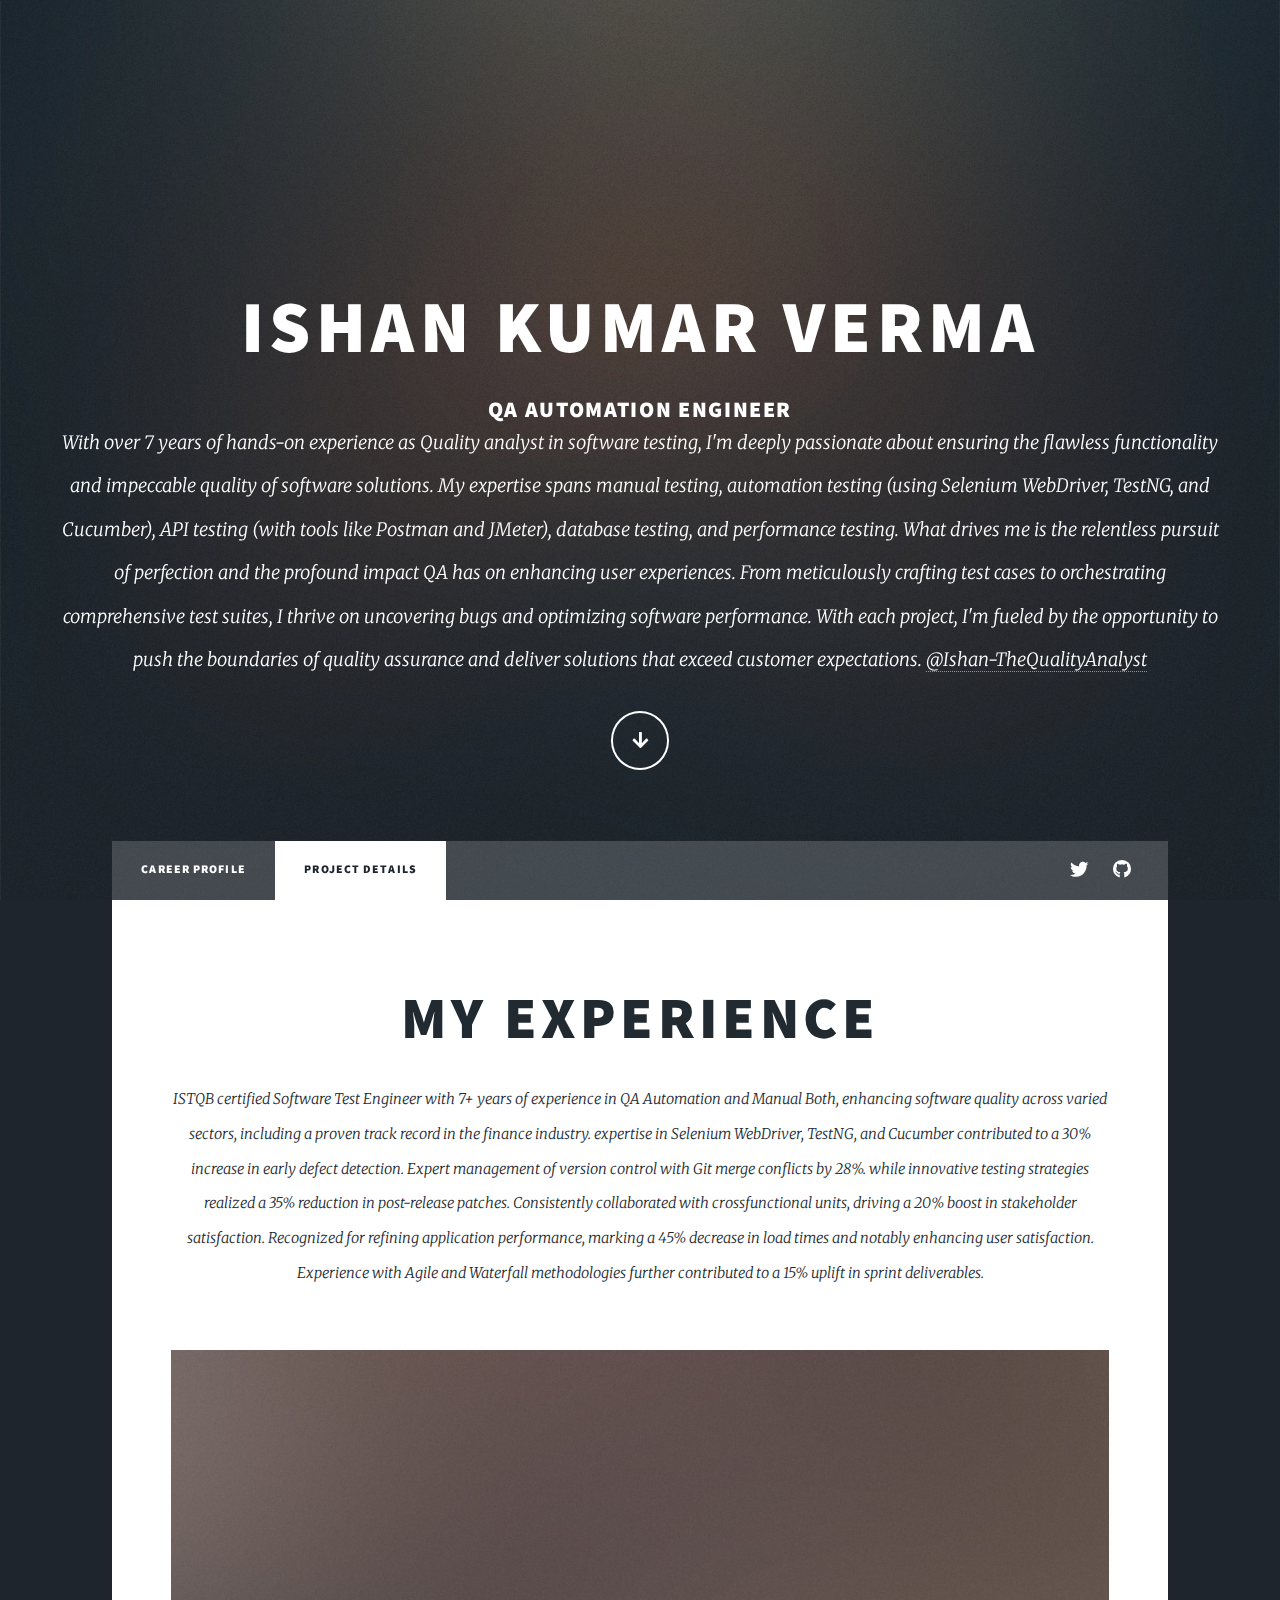
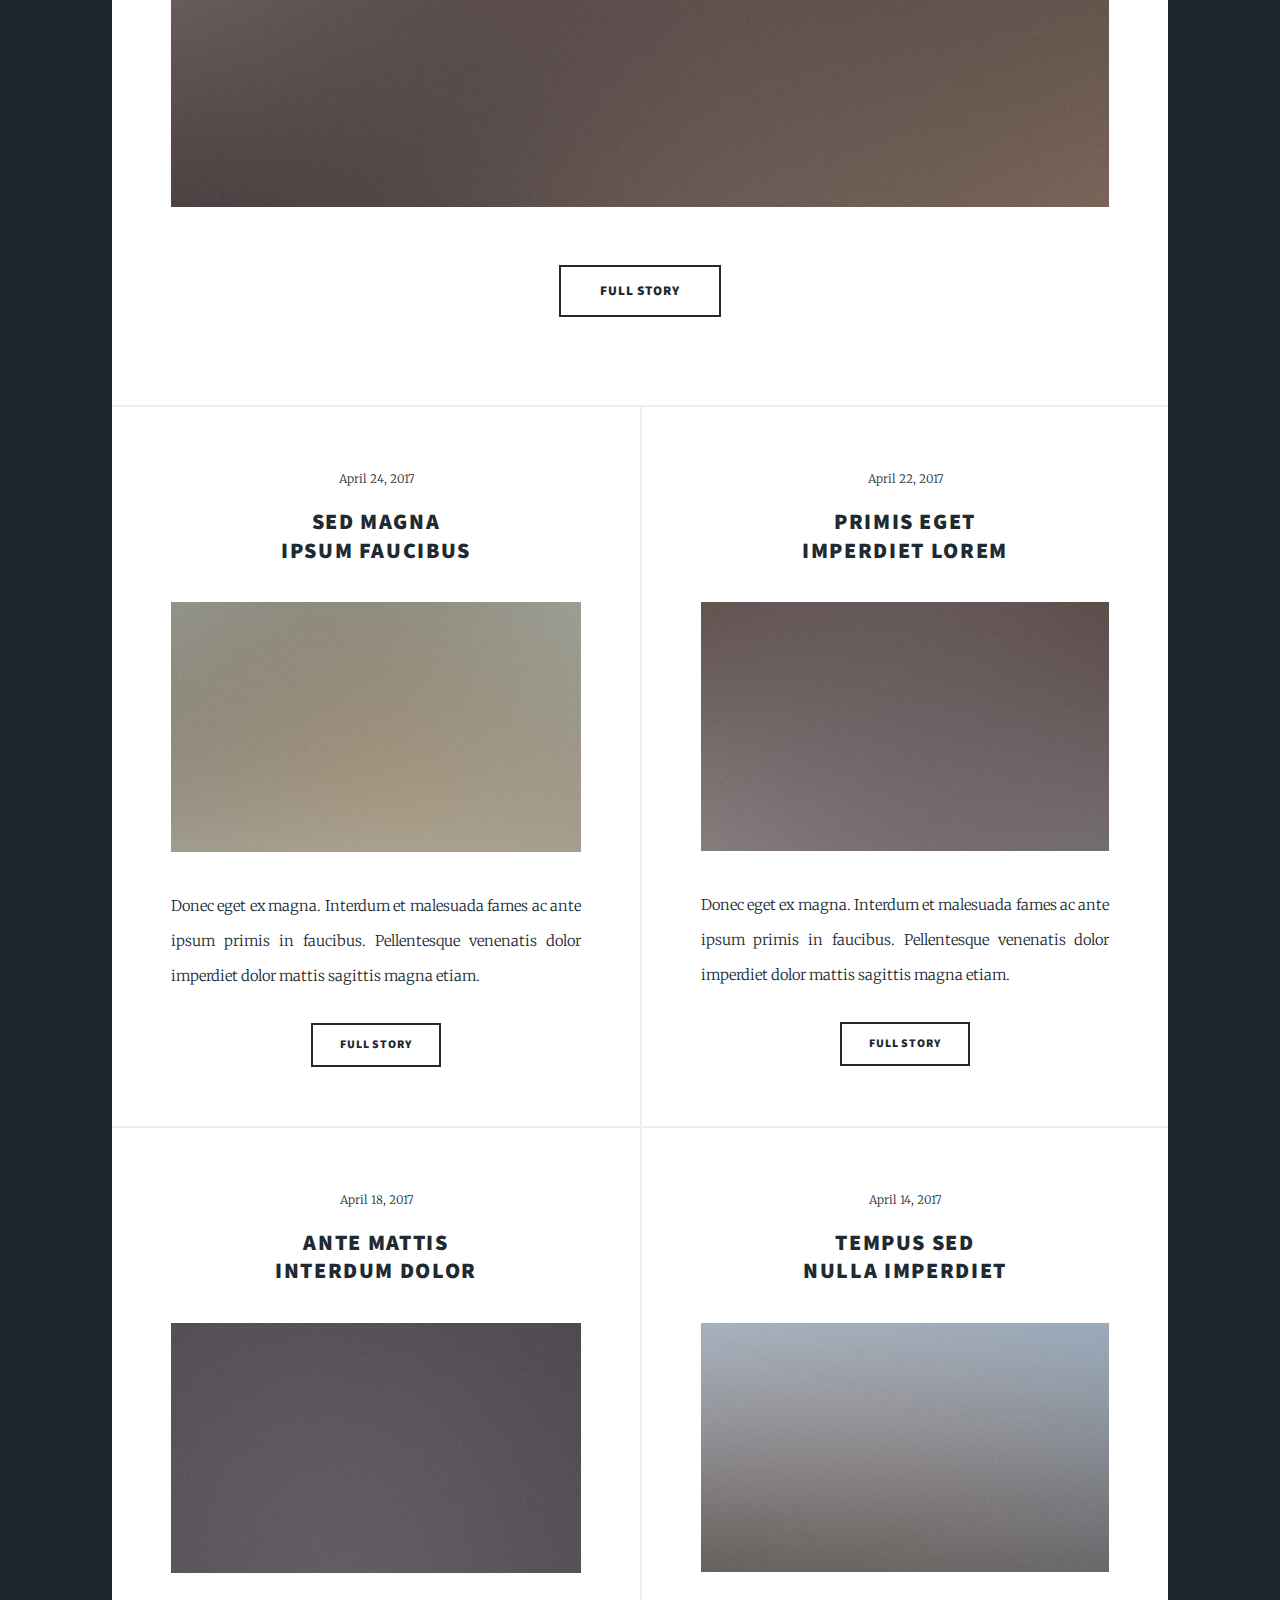
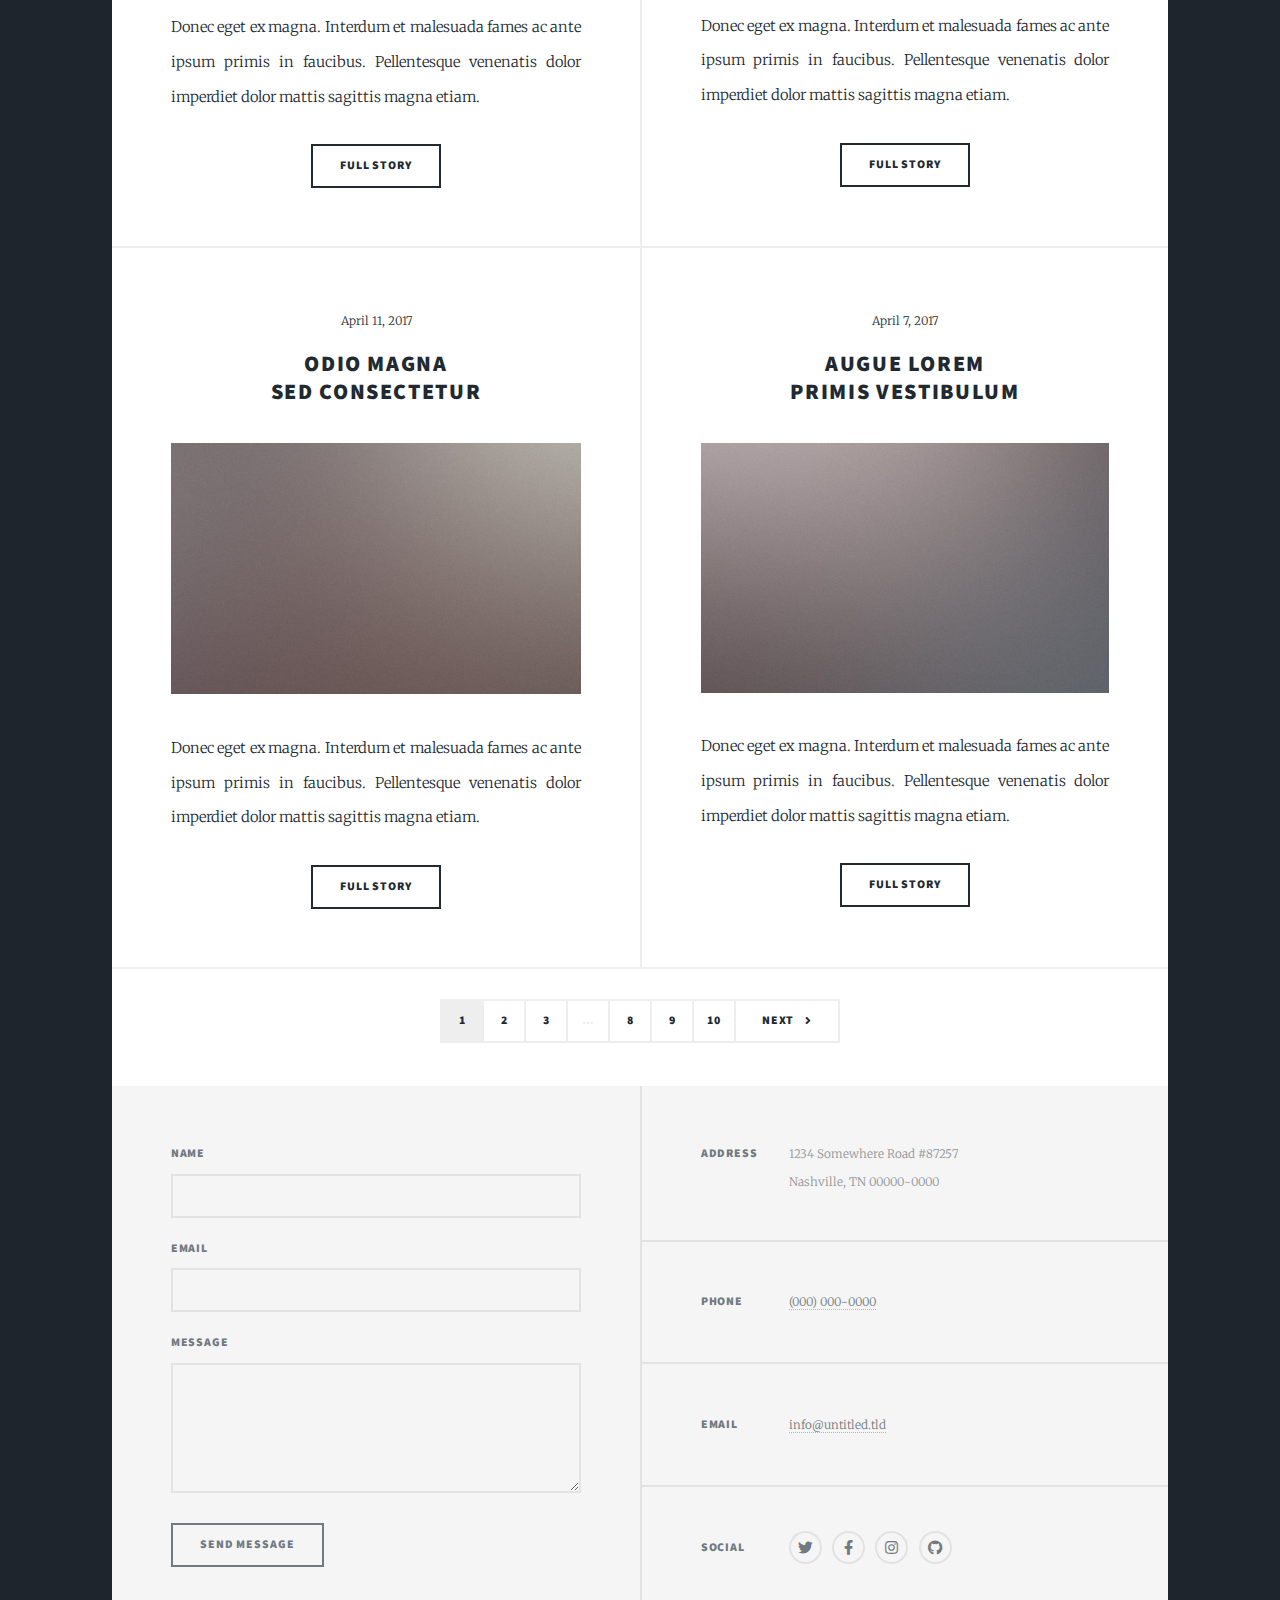
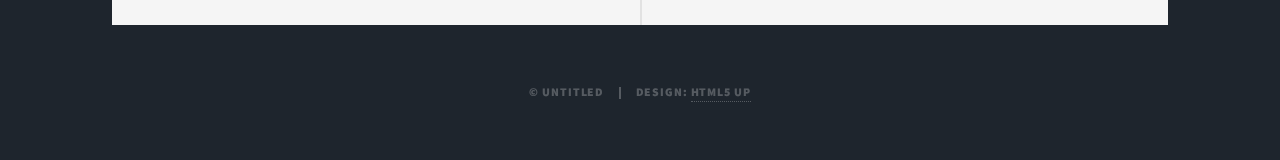
==== index.html @ 91f259fd "First Commit" ====
<!DOCTYPE HTML>
<!--
	Massively by HTML5 UP
	html5up.net | @ajlkn
	Free for personal and commercial use under the CCA 3.0 license (html5up.net/license)
-->
<html>
	<head>
		<title>Ishan-Quality Analyst Portfolio</title>
		<meta charset="utf-8" />
		<meta name="viewport" content="width=device-width, initial-scale=1, user-scalable=no" />
		<link rel="stylesheet" href="assets/css/main.css" />
		<noscript><link rel="stylesheet" href="assets/css/noscript.css" /></noscript>
	</head>
	<body class="is-preload">

		<!-- Wrapper -->
			<div id="wrapper" class="fade-in">

				<!-- Intro -->
					<div id="intro">
						<h1>Ishan Kumar Verma</h1>
						<h2>QA AUTOMATION ENGINEER</h2>
						<p>With over 7 years of hands-on experience as Quality analyst in software testing, I'm deeply passionate 
							about ensuring the flawless functionality and impeccable quality of software solutions.
							My expertise spans manual testing, automation testing (using Selenium WebDriver, TestNG,
							and Cucumber), API testing (with tools like Postman and JMeter), database testing, and 
							performance testing. What drives me is the relentless pursuit of perfection and the 
							profound impact QA has on enhancing user experiences. From meticulously crafting test
							cases to orchestrating comprehensive test suites, I thrive on uncovering bugs and optimizing
							software performance. With each project, I'm fueled by the opportunity to 
							push the boundaries of quality assurance and deliver solutions that exceed customer expectations.
						<a href="https://www.linkedin.com/in/ishanverma1806/">@Ishan-TheQualityAnalyst</a>
						</p>
						<ul class="actions">
							<li><a href="#header" class="button icon solid solo fa-arrow-down scrolly">Continue</a></li>
						</ul>
					</div>

				<!-- Header -->
					<header id="header">
						<a href="index.html" class="logo">Let's deep dive into my portfolio to explore more!!</a>
					</header>

				<!-- Nav -->
					<nav id="nav">
						<ul class="links">
							<li><a href="elements.html">Career Profile</a></li>
							<li class="active"><a href="index.html">Project Details</a></li>
						</ul>
						<ul class="icons">
							<li><a href="#" class="icon brands fa-twitter"><span class="label">Twitter</span></a></li>
							<li><a href="#" class="icon brands fa-github"><span class="label">GitHub</span></a></li>
						</ul>
					</nav>

				<!-- Main -->
					<div id="main">

						<!-- Featured Post -->
							<article class="post featured">
								<header class="major">
									<h2><a href="#">My Experience</a></h2>
									<p>ISTQB certified Software Test Engineer with 7+ years of experience in QA Automation and Manual Both, enhancing software quality across
										varied sectors, including a proven track record in the finance industry. expertise in Selenium WebDriver, TestNG, and Cucumber
										contributed to a 30% increase in early defect detection. Expert management of version control with Git merge conflicts by 28%.
										while innovative testing strategies realized a 35% reduction in post-release patches. Consistently collaborated with crossfunctional units, driving a 20% boost in stakeholder satisfaction. Recognized for refining application performance, marking a
										45% decrease in load times and notably enhancing user satisfaction. Experience with Agile and Waterfall methodologies further
										contributed to a 15% uplift in sprint deliverables.</p>
								</header>
								<a href="#" class="image main"><img src="images/pic01.jpg" alt="" /></a>
								<ul class="actions special">
									<li><a href="#" class="button large">Full Story</a></li>
								</ul>
							</article>

						<!-- Posts -->
							<section class="posts">
								<article>
									<header>
										<span class="date">April 24, 2017</span>
										<h2><a href="#">Sed magna<br />
										ipsum faucibus</a></h2>
									</header>
									<a href="#" class="image fit"><img src="images/pic02.jpg" alt="" /></a>
									<p>Donec eget ex magna. Interdum et malesuada fames ac ante ipsum primis in faucibus. Pellentesque venenatis dolor imperdiet dolor mattis sagittis magna etiam.</p>
									<ul class="actions special">
										<li><a href="#" class="button">Full Story</a></li>
									</ul>
								</article>
								<article>
									<header>
										<span class="date">April 22, 2017</span>
										<h2><a href="#">Primis eget<br />
										imperdiet lorem</a></h2>
									</header>
									<a href="#" class="image fit"><img src="images/pic03.jpg" alt="" /></a>
									<p>Donec eget ex magna. Interdum et malesuada fames ac ante ipsum primis in faucibus. Pellentesque venenatis dolor imperdiet dolor mattis sagittis magna etiam.</p>
									<ul class="actions special">
										<li><a href="#" class="button">Full Story</a></li>
									</ul>
								</article>
								<article>
									<header>
										<span class="date">April 18, 2017</span>
										<h2><a href="#">Ante mattis<br />
										interdum dolor</a></h2>
									</header>
									<a href="#" class="image fit"><img src="images/pic04.jpg" alt="" /></a>
									<p>Donec eget ex magna. Interdum et malesuada fames ac ante ipsum primis in faucibus. Pellentesque venenatis dolor imperdiet dolor mattis sagittis magna etiam.</p>
									<ul class="actions special">
										<li><a href="#" class="button">Full Story</a></li>
									</ul>
								</article>
								<article>
									<header>
										<span class="date">April 14, 2017</span>
										<h2><a href="#">Tempus sed<br />
										nulla imperdiet</a></h2>
									</header>
									<a href="#" class="image fit"><img src="images/pic05.jpg" alt="" /></a>
									<p>Donec eget ex magna. Interdum et malesuada fames ac ante ipsum primis in faucibus. Pellentesque venenatis dolor imperdiet dolor mattis sagittis magna etiam.</p>
									<ul class="actions special">
										<li><a href="#" class="button">Full Story</a></li>
									</ul>
								</article>
								<article>
									<header>
										<span class="date">April 11, 2017</span>
										<h2><a href="#">Odio magna<br />
										sed consectetur</a></h2>
									</header>
									<a href="#" class="image fit"><img src="images/pic06.jpg" alt="" /></a>
									<p>Donec eget ex magna. Interdum et malesuada fames ac ante ipsum primis in faucibus. Pellentesque venenatis dolor imperdiet dolor mattis sagittis magna etiam.</p>
									<ul class="actions special">
										<li><a href="#" class="button">Full Story</a></li>
									</ul>
								</article>
								<article>
									<header>
										<span class="date">April 7, 2017</span>
										<h2><a href="#">Augue lorem<br />
										primis vestibulum</a></h2>
									</header>
									<a href="#" class="image fit"><img src="images/pic07.jpg" alt="" /></a>
									<p>Donec eget ex magna. Interdum et malesuada fames ac ante ipsum primis in faucibus. Pellentesque venenatis dolor imperdiet dolor mattis sagittis magna etiam.</p>
									<ul class="actions special">
										<li><a href="#" class="button">Full Story</a></li>
									</ul>
								</article>
							</section>

						<!-- Footer -->
							<footer>
								<div class="pagination">
									<!--<a href="#" class="previous">Prev</a>-->
									<a href="#" class="page active">1</a>
									<a href="#" class="page">2</a>
									<a href="#" class="page">3</a>
									<span class="extra">&hellip;</span>
									<a href="#" class="page">8</a>
									<a href="#" class="page">9</a>
									<a href="#" class="page">10</a>
									<a href="#" class="next">Next</a>
								</div>
							</footer>

					</div>

				<!-- Footer -->
					<footer id="footer">
						<section>
							<form method="post" action="#">
								<div class="fields">
									<div class="field">
										<label for="name">Name</label>
										<input type="text" name="name" id="name" />
									</div>
									<div class="field">
										<label for="email">Email</label>
										<input type="text" name="email" id="email" />
									</div>
									<div class="field">
										<label for="message">Message</label>
										<textarea name="message" id="message" rows="3"></textarea>
									</div>
								</div>
								<ul class="actions">
									<li><input type="submit" value="Send Message" /></li>
								</ul>
							</form>
						</section>
						<section class="split contact">
							<section class="alt">
								<h3>Address</h3>
								<p>1234 Somewhere Road #87257<br />
								Nashville, TN 00000-0000</p>
							</section>
							<section>
								<h3>Phone</h3>
								<p><a href="#">(000) 000-0000</a></p>
							</section>
							<section>
								<h3>Email</h3>
								<p><a href="#">info@untitled.tld</a></p>
							</section>
							<section>
								<h3>Social</h3>
								<ul class="icons alt">
									<li><a href="#" class="icon brands alt fa-twitter"><span class="label">Twitter</span></a></li>
									<li><a href="#" class="icon brands alt fa-facebook-f"><span class="label">Facebook</span></a></li>
									<li><a href="#" class="icon brands alt fa-instagram"><span class="label">Instagram</span></a></li>
									<li><a href="#" class="icon brands alt fa-github"><span class="label">GitHub</span></a></li>
								</ul>
							</section>
						</section>
					</footer>

				<!-- Copyright -->
					<div id="copyright">
						<ul><li>&copy; Untitled</li><li>Design: <a href="https://html5up.net">HTML5 UP</a></li></ul>
					</div>

			</div>

		<!-- Scripts -->
			<script src="assets/js/jquery.min.js"></script>
			<script src="assets/js/jquery.scrollex.min.js"></script>
			<script src="assets/js/jquery.scrolly.min.js"></script>
			<script src="assets/js/browser.min.js"></script>
			<script src="assets/js/breakpoints.min.js"></script>
			<script src="assets/js/util.js"></script>
			<script src="assets/js/main.js"></script>

	</body>
</html>
---- assets/css/main.css ----
@import url(fontawesome-all.min.css);
@import url("https://fonts.googleapis.com/css?family=Merriweather:300,700,300italic,700italic|Source+Sans+Pro:900");

/*
	Massively by HTML5 UP
	html5up.net | @ajlkn
	Free for personal and commercial use under the CCA 3.0 license (html5up.net/license)
*/

html, body, div, span, applet, object,
iframe, h1, h2, h3, h4, h5, h6, p, blockquote,
pre, a, abbr, acronym, address, big, cite,
code, del, dfn, em, img, ins, kbd, q, s, samp,
small, strike, strong, sub, sup, tt, var, b,
u, i, center, dl, dt, dd, ol, ul, li, fieldset,
form, label, legend, table, caption, tbody,
tfoot, thead, tr, th, td, article, aside,
canvas, details, embed, figure, figcaption,
footer, header, hgroup, menu, nav, output, ruby,
section, summary, time, mark, audio, video {
	margin: 0;
	padding: 0;
	border: 0;
	font-size: 100%;
	font: inherit;
	vertical-align: baseline;}

article, aside, details, figcaption, figure,
footer, header, hgroup, menu, nav, section {
	display: block;}

body {
	line-height: 1;
}

ol, ul {
	list-style: none;
}

blockquote, q {
	quotes: none;
}

	blockquote:before, blockquote:after, q:before, q:after {
		content: '';
		content: none;
	}

table {
	border-collapse: collapse;
	border-spacing: 0;
}

body {
	-webkit-text-size-adjust: none;
}

mark {
	background-color: transparent;
	color: inherit;
}

input::-moz-focus-inner {
	border: 0;
	padding: 0;
}

input, select, textarea {
	-moz-appearance: none;
	-webkit-appearance: none;
	-ms-appearance: none;
	appearance: none;
}

/* Basic */

	@-ms-viewport {
		width: device-width;
	}

	body {
		-ms-overflow-style: scrollbar;
	}

	@media screen and (max-width: 480px) {

		html, body {
			min-width: 320px;
		}

	}

	html {
		box-sizing: border-box;
	}

	*, *:before, *:after {
		box-sizing: inherit;
	}

	body {
		background-color: #1e252d;
	}

		body.is-preload *, body.is-preload *:before, body.is-preload *:after {
			-moz-animation: none !important;
			-webkit-animation: none !important;
			-ms-animation: none !important;
			animation: none !important;
			-moz-transition: none !important;
			-webkit-transition: none !important;
			-ms-transition: none !important;
			transition: none !important;
		}

/* Type */

	html {
		font-size: 16pt;
	}

		@media screen and (max-width: 1680px) {

			html {
				font-size: 12pt;
			}

		}

		@media screen and (max-width: 1280px) {

			html {
				font-size: 11pt;
			}

		}

		@media screen and (max-width: 360px) {

			html {
				font-size: 10pt;
			}

		}

	body {
		color: #212931;
	}

	body, input, select, textarea {
		font-family: "Merriweather", Georgia, serif;
		font-weight: 300;
		font-size: 1rem;
		line-height: 2.375;
	}

	a {
		-moz-transition: color 0.2s ease-in-out, background-color 0.2s ease-in-out, border-color 0.2s ease-in-out, box-shadow 0.2s ease-in-out;
		-webkit-transition: color 0.2s ease-in-out, background-color 0.2s ease-in-out, border-color 0.2s ease-in-out, box-shadow 0.2s ease-in-out;
		-ms-transition: color 0.2s ease-in-out, background-color 0.2s ease-in-out, border-color 0.2s ease-in-out, box-shadow 0.2s ease-in-out;
		transition: color 0.2s ease-in-out, background-color 0.2s ease-in-out, border-color 0.2s ease-in-out, box-shadow 0.2s ease-in-out;
		border-bottom: dotted 1px;
		text-decoration: none;
	}

		a:hover {
			border-bottom-color: transparent;
		}

	strong, b {
		font-weight: 600;
	}

	em, i {
		font-style: italic;
	}

	p {
		text-align: justify;
		margin: 0 0 2rem 0;
	}

	h1, h2, h3, h4, h5, h6 {
		font-family: "Source Sans Pro", Helvetica, sans-serif;
		font-weight: 900;
		line-height: 1.5;
		letter-spacing: 0.075em;
		text-transform: uppercase;
		margin: 0 0 1rem 0;
	}

		h1 a, h2 a, h3 a, h4 a, h5 a, h6 a {
			border-bottom: 0;
			color: inherit;
			text-decoration: none;
		}

	h1 {
		font-size: 4rem;
		line-height: 1.1;
		margin: 0 0 2rem 0;
	}

	h2 {
		font-size: 1.50rem;
		line-height: 1.3;
		margin: 0 0 0rem 0;
	}

	h3 {
		font-size: 1.25rem;
		margin: 0 0 1.5rem 0;
	}

	h4 {
		font-size: 1rem;
	}

	h5 {
		font-size: 0.9rem;
	}

	h6 {
		font-size: 0.8rem;
	}

	sub {
		font-size: 0.8rem;
		position: relative;
		top: 0.5rem;
	}

	sup {
		font-size: 0.8rem;
		position: relative;
		top: -0.5rem;
	}

	blockquote {
		border-left: solid 4px;
		font-style: italic;
		margin: 0 0 2rem 0;
		padding: 0.5rem 0 0.5rem 2rem;
	}

	code {
		border: solid 2px;
		font-family: "Courier New", monospace;
		font-size: 0.9rem;
		margin: 0 0.25rem;
		padding: 0.25rem 0.65rem;
	}

	pre {
		-webkit-overflow-scrolling: touch;
		font-family: "Courier New", monospace;
		font-size: 0.9rem;
		margin: 0 0 2rem 0;
	}

		pre code {
			display: block;
			line-height: 1.75;
			padding: 1rem 1.5rem;
			overflow-x: auto;
		}

	hr {
		border: 0;
		border-bottom: solid 2px;
		margin: 3rem 0;
	}

		hr.major {
			margin: 5rem 0;
		}

	.align-left {
		text-align: left;
	}

	.align-center {
		text-align: center;
	}

	.align-right {
		text-align: right;
	}

	input, select, textarea {
		color: #212931;
	}

	a {
		color: #212931;
		border-bottom-color: rgba(33, 41, 49, 0.5);
	}

		a:hover {
			border-bottom-color: transparent;
			color: #18bfef !important;
		}

	strong, b {
		color: #212931;
	}

	h1, h2, h3, h4, h5, h6 {
		color: #212931;
	}

	blockquote {
		border-left-color: #eeeeee;
	}

	code {
		background: rgba(220, 220, 220, 0.25);
		border-color: #eeeeee;
	}

	hr {
		border-bottom-color: #eeeeee;
	}

/* Row */

	.row {
		display: flex;
		flex-wrap: wrap;
		box-sizing: border-box;
		align-items: stretch;
	}

		.row > * {
			box-sizing: border-box;
		}

		.row.gtr-uniform > * > :last-child {
			margin-bottom: 0;
		}

		.row.aln-left {
			justify-content: flex-start;
		}

		.row.aln-center {
			justify-content: center;
		}

		.row.aln-right {
			justify-content: flex-end;
		}

		.row.aln-top {
			align-items: flex-start;
		}

		.row.aln-middle {
			align-items: center;
		}

		.row.aln-bottom {
			align-items: flex-end;
		}

		.row > .imp {
			order: -1;
		}

		.row > .col-1 {
			width: 8.33333%;
		}

		.row > .off-1 {
			margin-left: 8.33333%;
		}

		.row > .col-2 {
			width: 16.66667%;
		}

		.row > .off-2 {
			margin-left: 16.66667%;
		}

		.row > .col-3 {
			width: 25%;
		}

		.row > .off-3 {
			margin-left: 25%;
		}

		.row > .col-4 {
			width: 33.33333%;
		}

		.row > .off-4 {
			margin-left: 33.33333%;
		}

		.row > .col-5 {
			width: 41.66667%;
		}

		.row > .off-5 {
			margin-left: 41.66667%;
		}

		.row > .col-6 {
			width: 50%;
		}

		.row > .off-6 {
			margin-left: 50%;
		}

		.row > .col-7 {
			width: 58.33333%;
		}

		.row > .off-7 {
			margin-left: 58.33333%;
		}

		.row > .col-8 {
			width: 66.66667%;
		}

		.row > .off-8 {
			margin-left: 66.66667%;
		}

		.row > .col-9 {
			width: 75%;
		}

		.row > .off-9 {
			margin-left: 75%;
		}

		.row > .col-10 {
			width: 83.33333%;
		}

		.row > .off-10 {
			margin-left: 83.33333%;
		}

		.row > .col-11 {
			width: 91.66667%;
		}

		.row > .off-11 {
			margin-left: 91.66667%;
		}

		.row > .col-12 {
			width: 100%;
		}

		.row > .off-12 {
			margin-left: 100%;
		}

		.row.gtr-0 {
			margin-top: 0;
			margin-left: 0rem;
		}

			.row.gtr-0 > * {
				padding: 0 0 0 0rem;
			}

			.row.gtr-0.gtr-uniform {
				margin-top: 0rem;
			}

				.row.gtr-0.gtr-uniform > * {
					padding-top: 0rem;
				}

		.row.gtr-25 {
			margin-top: 0;
			margin-left: -0.375rem;
		}

			.row.gtr-25 > * {
				padding: 0 0 0 0.375rem;
			}

			.row.gtr-25.gtr-uniform {
				margin-top: -0.375rem;
			}

				.row.gtr-25.gtr-uniform > * {
					padding-top: 0.375rem;
				}

		.row.gtr-50 {
			margin-top: 0;
			margin-left: -0.75rem;
		}

			.row.gtr-50 > * {
				padding: 0 0 0 0.75rem;
			}

			.row.gtr-50.gtr-uniform {
				margin-top: -0.75rem;
			}

				.row.gtr-50.gtr-uniform > * {
					padding-top: 0.75rem;
				}

		.row {
			margin-top: 0;
			margin-left: -1.5rem;
		}

			.row > * {
				padding: 0 0 0 1.5rem;
			}

			.row.gtr-uniform {
				margin-top: -1.5rem;
			}

				.row.gtr-uniform > * {
					padding-top: 1.5rem;
				}

		.row.gtr-150 {
			margin-top: 0;
			margin-left: -2.25rem;
		}

			.row.gtr-150 > * {
				padding: 0 0 0 2.25rem;
			}

			.row.gtr-150.gtr-uniform {
				margin-top: -2.25rem;
			}

				.row.gtr-150.gtr-uniform > * {
					padding-top: 2.25rem;
				}

		.row.gtr-200 {
			margin-top: 0;
			margin-left: -3rem;
		}

			.row.gtr-200 > * {
				padding: 0 0 0 3rem;
			}

			.row.gtr-200.gtr-uniform {
				margin-top: -3rem;
			}

				.row.gtr-200.gtr-uniform > * {
					padding-top: 3rem;
				}

		@media screen and (max-width: 1680px) {

			.row {
				display: flex;
				flex-wrap: wrap;
				box-sizing: border-box;
				align-items: stretch;
			}

				.row > * {
					box-sizing: border-box;
				}

				.row.gtr-uniform > * > :last-child {
					margin-bottom: 0;
				}

				.row.aln-left {
					justify-content: flex-start;
				}

				.row.aln-center {
					justify-content: center;
				}

				.row.aln-right {
					justify-content: flex-end;
				}

				.row.aln-top {
					align-items: flex-start;
				}

				.row.aln-middle {
					align-items: center;
				}

				.row.aln-bottom {
					align-items: flex-end;
				}

				.row > .imp-xlarge {
					order: -1;
				}

				.row > .col-1-xlarge {
					width: 8.33333%;
				}

				.row > .off-1-xlarge {
					margin-left: 8.33333%;
				}

				.row > .col-2-xlarge {
					width: 16.66667%;
				}

				.row > .off-2-xlarge {
					margin-left: 16.66667%;
				}

				.row > .col-3-xlarge {
					width: 25%;
				}

				.row > .off-3-xlarge {
					margin-left: 25%;
				}

				.row > .col-4-xlarge {
					width: 33.33333%;
				}

				.row > .off-4-xlarge {
					margin-left: 33.33333%;
				}

				.row > .col-5-xlarge {
					width: 41.66667%;
				}

				.row > .off-5-xlarge {
					margin-left: 41.66667%;
				}

				.row > .col-6-xlarge {
					width: 50%;
				}

				.row > .off-6-xlarge {
					margin-left: 50%;
				}

				.row > .col-7-xlarge {
					width: 58.33333%;
				}

				.row > .off-7-xlarge {
					margin-left: 58.33333%;
				}

				.row > .col-8-xlarge {
					width: 66.66667%;
				}

				.row > .off-8-xlarge {
					margin-left: 66.66667%;
				}

				.row > .col-9-xlarge {
					width: 75%;
				}

				.row > .off-9-xlarge {
					margin-left: 75%;
				}

				.row > .col-10-xlarge {
					width: 83.33333%;
				}

				.row > .off-10-xlarge {
					margin-left: 83.33333%;
				}

				.row > .col-11-xlarge {
					width: 91.66667%;
				}

				.row > .off-11-xlarge {
					margin-left: 91.66667%;
				}

				.row > .col-12-xlarge {
					width: 100%;
				}

				.row > .off-12-xlarge {
					margin-left: 100%;
				}

				.row.gtr-0 {
					margin-top: 0;
					margin-left: 0rem;
				}

					.row.gtr-0 > * {
						padding: 0 0 0 0rem;
					}

					.row.gtr-0.gtr-uniform {
						margin-top: 0rem;
					}

						.row.gtr-0.gtr-uniform > * {
							padding-top: 0rem;
						}

				.row.gtr-25 {
					margin-top: 0;
					margin-left: -0.375rem;
				}

					.row.gtr-25 > * {
						padding: 0 0 0 0.375rem;
					}

					.row.gtr-25.gtr-uniform {
						margin-top: -0.375rem;
					}

						.row.gtr-25.gtr-uniform > * {
							padding-top: 0.375rem;
						}

				.row.gtr-50 {
					margin-top: 0;
					margin-left: -0.75rem;
				}

					.row.gtr-50 > * {
						padding: 0 0 0 0.75rem;
					}

					.row.gtr-50.gtr-uniform {
						margin-top: -0.75rem;
					}

						.row.gtr-50.gtr-uniform > * {
							padding-top: 0.75rem;
						}

				.row {
					margin-top: 0;
					margin-left: -1.5rem;
				}

					.row > * {
						padding: 0 0 0 1.5rem;
					}

					.row.gtr-uniform {
						margin-top: -1.5rem;
					}

						.row.gtr-uniform > * {
							padding-top: 1.5rem;
						}

				.row.gtr-150 {
					margin-top: 0;
					margin-left: -2.25rem;
				}

					.row.gtr-150 > * {
						padding: 0 0 0 2.25rem;
					}

					.row.gtr-150.gtr-uniform {
						margin-top: -2.25rem;
					}

						.row.gtr-150.gtr-uniform > * {
							padding-top: 2.25rem;
						}

				.row.gtr-200 {
					margin-top: 0;
					margin-left: -3rem;
				}

					.row.gtr-200 > * {
						padding: 0 0 0 3rem;
					}

					.row.gtr-200.gtr-uniform {
						margin-top: -3rem;
					}

						.row.gtr-200.gtr-uniform > * {
							padding-top: 3rem;
						}

		}

		@media screen and (max-width: 1280px) {

			.row {
				display: flex;
				flex-wrap: wrap;
				box-sizing: border-box;
				align-items: stretch;
			}

				.row > * {
					box-sizing: border-box;
				}

				.row.gtr-uniform > * > :last-child {
					margin-bottom: 0;
				}

				.row.aln-left {
					justify-content: flex-start;
				}

				.row.aln-center {
					justify-content: center;
				}

				.row.aln-right {
					justify-content: flex-end;
				}

				.row.aln-top {
					align-items: flex-start;
				}

				.row.aln-middle {
					align-items: center;
				}

				.row.aln-bottom {
					align-items: flex-end;
				}

				.row > .imp-large {
					order: -1;
				}

				.row > .col-1-large {
					width: 8.33333%;
				}

				.row > .off-1-large {
					margin-left: 8.33333%;
				}

				.row > .col-2-large {
					width: 16.66667%;
				}

				.row > .off-2-large {
					margin-left: 16.66667%;
				}

				.row > .col-3-large {
					width: 25%;
				}

				.row > .off-3-large {
					margin-left: 25%;
				}

				.row > .col-4-large {
					width: 33.33333%;
				}

				.row > .off-4-large {
					margin-left: 33.33333%;
				}

				.row > .col-5-large {
					width: 41.66667%;
				}

				.row > .off-5-large {
					margin-left: 41.66667%;
				}

				.row > .col-6-large {
					width: 50%;
				}

				.row > .off-6-large {
					margin-left: 50%;
				}

				.row > .col-7-large {
					width: 58.33333%;
				}

				.row > .off-7-large {
					margin-left: 58.33333%;
				}

				.row > .col-8-large {
					width: 66.66667%;
				}

				.row > .off-8-large {
					margin-left: 66.66667%;
				}

				.row > .col-9-large {
					width: 75%;
				}

				.row > .off-9-large {
					margin-left: 75%;
				}

				.row > .col-10-large {
					width: 83.33333%;
				}

				.row > .off-10-large {
					margin-left: 83.33333%;
				}

				.row > .col-11-large {
					width: 91.66667%;
				}

				.row > .off-11-large {
					margin-left: 91.66667%;
				}

				.row > .col-12-large {
					width: 100%;
				}

				.row > .off-12-large {
					margin-left: 100%;
				}

				.row.gtr-0 {
					margin-top: 0;
					margin-left: 0rem;
				}

					.row.gtr-0 > * {
						padding: 0 0 0 0rem;
					}

					.row.gtr-0.gtr-uniform {
						margin-top: 0rem;
					}

						.row.gtr-0.gtr-uniform > * {
							padding-top: 0rem;
						}

				.row.gtr-25 {
					margin-top: 0;
					margin-left: -0.375rem;
				}

					.row.gtr-25 > * {
						padding: 0 0 0 0.375rem;
					}

					.row.gtr-25.gtr-uniform {
						margin-top: -0.375rem;
					}

						.row.gtr-25.gtr-uniform > * {
							padding-top: 0.375rem;
						}

				.row.gtr-50 {
					margin-top: 0;
					margin-left: -0.75rem;
				}

					.row.gtr-50 > * {
						padding: 0 0 0 0.75rem;
					}

					.row.gtr-50.gtr-uniform {
						margin-top: -0.75rem;
					}

						.row.gtr-50.gtr-uniform > * {
							padding-top: 0.75rem;
						}

				.row {
					margin-top: 0;
					margin-left: -1.5rem;
				}

					.row > * {
						padding: 0 0 0 1.5rem;
					}

					.row.gtr-uniform {
						margin-top: -1.5rem;
					}

						.row.gtr-uniform > * {
							padding-top: 1.5rem;
						}

				.row.gtr-150 {
					margin-top: 0;
					margin-left: -2.25rem;
				}

					.row.gtr-150 > * {
						padding: 0 0 0 2.25rem;
					}

					.row.gtr-150.gtr-uniform {
						margin-top: -2.25rem;
					}

						.row.gtr-150.gtr-uniform > * {
							padding-top: 2.25rem;
						}

				.row.gtr-200 {
					margin-top: 0;
					margin-left: -3rem;
				}

					.row.gtr-200 > * {
						padding: 0 0 0 3rem;
					}

					.row.gtr-200.gtr-uniform {
						margin-top: -3rem;
					}

						.row.gtr-200.gtr-uniform > * {
							padding-top: 3rem;
						}

		}

		@media screen and (max-width: 980px) {

			.row {
				display: flex;
				flex-wrap: wrap;
				box-sizing: border-box;
				align-items: stretch;
			}

				.row > * {
					box-sizing: border-box;
				}

				.row.gtr-uniform > * > :last-child {
					margin-bottom: 0;
				}

				.row.aln-left {
					justify-content: flex-start;
				}

				.row.aln-center {
					justify-content: center;
				}

				.row.aln-right {
					justify-content: flex-end;
				}

				.row.aln-top {
					align-items: flex-start;
				}

				.row.aln-middle {
					align-items: center;
				}

				.row.aln-bottom {
					align-items: flex-end;
				}

				.row > .imp-medium {
					order: -1;
				}

				.row > .col-1-medium {
					width: 8.33333%;
				}

				.row > .off-1-medium {
					margin-left: 8.33333%;
				}

				.row > .col-2-medium {
					width: 16.66667%;
				}

				.row > .off-2-medium {
					margin-left: 16.66667%;
				}

				.row > .col-3-medium {
					width: 25%;
				}

				.row > .off-3-medium {
					margin-left: 25%;
				}

				.row > .col-4-medium {
					width: 33.33333%;
				}

				.row > .off-4-medium {
					margin-left: 33.33333%;
				}

				.row > .col-5-medium {
					width: 41.66667%;
				}

				.row > .off-5-medium {
					margin-left: 41.66667%;
				}

				.row > .col-6-medium {
					width: 50%;
				}

				.row > .off-6-medium {
					margin-left: 50%;
				}

				.row > .col-7-medium {
					width: 58.33333%;
				}

				.row > .off-7-medium {
					margin-left: 58.33333%;
				}

				.row > .col-8-medium {
					width: 66.66667%;
				}

				.row > .off-8-medium {
					margin-left: 66.66667%;
				}

				.row > .col-9-medium {
					width: 75%;
				}

				.row > .off-9-medium {
					margin-left: 75%;
				}

				.row > .col-10-medium {
					width: 83.33333%;
				}

				.row > .off-10-medium {
					margin-left: 83.33333%;
				}

				.row > .col-11-medium {
					width: 91.66667%;
				}

				.row > .off-11-medium {
					margin-left: 91.66667%;
				}

				.row > .col-12-medium {
					width: 100%;
				}

				.row > .off-12-medium {
					margin-left: 100%;
				}

				.row.gtr-0 {
					margin-top: 0;
					margin-left: 0rem;
				}

					.row.gtr-0 > * {
						padding: 0 0 0 0rem;
					}

					.row.gtr-0.gtr-uniform {
						margin-top: 0rem;
					}

						.row.gtr-0.gtr-uniform > * {
							padding-top: 0rem;
						}

				.row.gtr-25 {
					margin-top: 0;
					margin-left: -0.375rem;
				}

					.row.gtr-25 > * {
						padding: 0 0 0 0.375rem;
					}

					.row.gtr-25.gtr-uniform {
						margin-top: -0.375rem;
					}

						.row.gtr-25.gtr-uniform > * {
							padding-top: 0.375rem;
						}

				.row.gtr-50 {
					margin-top: 0;
					margin-left: -0.75rem;
				}

					.row.gtr-50 > * {
						padding: 0 0 0 0.75rem;
					}

					.row.gtr-50.gtr-uniform {
						margin-top: -0.75rem;
					}

						.row.gtr-50.gtr-uniform > * {
							padding-top: 0.75rem;
						}

				.row {
					margin-top: 0;
					margin-left: -1.5rem;
				}

					.row > * {
						padding: 0 0 0 1.5rem;
					}

					.row.gtr-uniform {
						margin-top: -1.5rem;
					}

						.row.gtr-uniform > * {
							padding-top: 1.5rem;
						}

				.row.gtr-150 {
					margin-top: 0;
					margin-left: -2.25rem;
				}

					.row.gtr-150 > * {
						padding: 0 0 0 2.25rem;
					}

					.row.gtr-150.gtr-uniform {
						margin-top: -2.25rem;
					}

						.row.gtr-150.gtr-uniform > * {
							padding-top: 2.25rem;
						}

				.row.gtr-200 {
					margin-top: 0;
					margin-left: -3rem;
				}

					.row.gtr-200 > * {
						padding: 0 0 0 3rem;
					}

					.row.gtr-200.gtr-uniform {
						margin-top: -3rem;
					}

						.row.gtr-200.gtr-uniform > * {
							padding-top: 3rem;
						}

		}

		@media screen and (max-width: 736px) {

			.row {
				display: flex;
				flex-wrap: wrap;
				box-sizing: border-box;
				align-items: stretch;
			}

				.row > * {
					box-sizing: border-box;
				}

				.row.gtr-uniform > * > :last-child {
					margin-bottom: 0;
				}

				.row.aln-left {
					justify-content: flex-start;
				}

				.row.aln-center {
					justify-content: center;
				}

				.row.aln-right {
					justify-content: flex-end;
				}

				.row.aln-top {
					align-items: flex-start;
				}

				.row.aln-middle {
					align-items: center;
				}

				.row.aln-bottom {
					align-items: flex-end;
				}

				.row > .imp-small {
					order: -1;
				}

				.row > .col-1-small {
					width: 8.33333%;
				}

				.row > .off-1-small {
					margin-left: 8.33333%;
				}

				.row > .col-2-small {
					width: 16.66667%;
				}

				.row > .off-2-small {
					margin-left: 16.66667%;
				}

				.row > .col-3-small {
					width: 25%;
				}

				.row > .off-3-small {
					margin-left: 25%;
				}

				.row > .col-4-small {
					width: 33.33333%;
				}

				.row > .off-4-small {
					margin-left: 33.33333%;
				}

				.row > .col-5-small {
					width: 41.66667%;
				}

				.row > .off-5-small {
					margin-left: 41.66667%;
				}

				.row > .col-6-small {
					width: 50%;
				}

				.row > .off-6-small {
					margin-left: 50%;
				}

				.row > .col-7-small {
					width: 58.33333%;
				}

				.row > .off-7-small {
					margin-left: 58.33333%;
				}

				.row > .col-8-small {
					width: 66.66667%;
				}

				.row > .off-8-small {
					margin-left: 66.66667%;
				}

				.row > .col-9-small {
					width: 75%;
				}

				.row > .off-9-small {
					margin-left: 75%;
				}

				.row > .col-10-small {
					width: 83.33333%;
				}

				.row > .off-10-small {
					margin-left: 83.33333%;
				}

				.row > .col-11-small {
					width: 91.66667%;
				}

				.row > .off-11-small {
					margin-left: 91.66667%;
				}

				.row > .col-12-small {
					width: 100%;
				}

				.row > .off-12-small {
					margin-left: 100%;
				}

				.row.gtr-0 {
					margin-top: 0;
					margin-left: 0rem;
				}

					.row.gtr-0 > * {
						padding: 0 0 0 0rem;
					}

					.row.gtr-0.gtr-uniform {
						margin-top: 0rem;
					}

						.row.gtr-0.gtr-uniform > * {
							padding-top: 0rem;
						}

				.row.gtr-25 {
					margin-top: 0;
					margin-left: -0.375rem;
				}

					.row.gtr-25 > * {
						padding: 0 0 0 0.375rem;
					}

					.row.gtr-25.gtr-uniform {
						margin-top: -0.375rem;
					}

						.row.gtr-25.gtr-uniform > * {
							padding-top: 0.375rem;
						}

				.row.gtr-50 {
					margin-top: 0;
					margin-left: -0.75rem;
				}

					.row.gtr-50 > * {
						padding: 0 0 0 0.75rem;
					}

					.row.gtr-50.gtr-uniform {
						margin-top: -0.75rem;
					}

						.row.gtr-50.gtr-uniform > * {
							padding-top: 0.75rem;
						}

				.row {
					margin-top: 0;
					margin-left: -1.5rem;
				}

					.row > * {
						padding: 0 0 0 1.5rem;
					}

					.row.gtr-uniform {
						margin-top: -1.5rem;
					}

						.row.gtr-uniform > * {
							padding-top: 1.5rem;
						}

				.row.gtr-150 {
					margin-top: 0;
					margin-left: -2.25rem;
				}

					.row.gtr-150 > * {
						padding: 0 0 0 2.25rem;
					}

					.row.gtr-150.gtr-uniform {
						margin-top: -2.25rem;
					}

						.row.gtr-150.gtr-uniform > * {
							padding-top: 2.25rem;
						}

				.row.gtr-200 {
					margin-top: 0;
					margin-left: -3rem;
				}

					.row.gtr-200 > * {
						padding: 0 0 0 3rem;
					}

					.row.gtr-200.gtr-uniform {
						margin-top: -3rem;
					}

						.row.gtr-200.gtr-uniform > * {
							padding-top: 3rem;
						}

		}

		@media screen and (max-width: 480px) {

			.row {
				display: flex;
				flex-wrap: wrap;
				box-sizing: border-box;
				align-items: stretch;
			}

				.row > * {
					box-sizing: border-box;
				}

				.row.gtr-uniform > * > :last-child {
					margin-bottom: 0;
				}

				.row.aln-left {
					justify-content: flex-start;
				}

				.row.aln-center {
					justify-content: center;
				}

				.row.aln-right {
					justify-content: flex-end;
				}

				.row.aln-top {
					align-items: flex-start;
				}

				.row.aln-middle {
					align-items: center;
				}

				.row.aln-bottom {
					align-items: flex-end;
				}

				.row > .imp-xsmall {
					order: -1;
				}

				.row > .col-1-xsmall {
					width: 8.33333%;
				}

				.row > .off-1-xsmall {
					margin-left: 8.33333%;
				}

				.row > .col-2-xsmall {
					width: 16.66667%;
				}

				.row > .off-2-xsmall {
					margin-left: 16.66667%;
				}

				.row > .col-3-xsmall {
					width: 25%;
				}

				.row > .off-3-xsmall {
					margin-left: 25%;
				}

				.row > .col-4-xsmall {
					width: 33.33333%;
				}

				.row > .off-4-xsmall {
					margin-left: 33.33333%;
				}

				.row > .col-5-xsmall {
					width: 41.66667%;
				}

				.row > .off-5-xsmall {
					margin-left: 41.66667%;
				}

				.row > .col-6-xsmall {
					width: 50%;
				}

				.row > .off-6-xsmall {
					margin-left: 50%;
				}

				.row > .col-7-xsmall {
					width: 58.33333%;
				}

				.row > .off-7-xsmall {
					margin-left: 58.33333%;
				}

				.row > .col-8-xsmall {
					width: 66.66667%;
				}

				.row > .off-8-xsmall {
					margin-left: 66.66667%;
				}

				.row > .col-9-xsmall {
					width: 75%;
				}

				.row > .off-9-xsmall {
					margin-left: 75%;
				}

				.row > .col-10-xsmall {
					width: 83.33333%;
				}

				.row > .off-10-xsmall {
					margin-left: 83.33333%;
				}

				.row > .col-11-xsmall {
					width: 91.66667%;
				}

				.row > .off-11-xsmall {
					margin-left: 91.66667%;
				}

				.row > .col-12-xsmall {
					width: 100%;
				}

				.row > .off-12-xsmall {
					margin-left: 100%;
				}

				.row.gtr-0 {
					margin-top: 0;
					margin-left: 0rem;
				}

					.row.gtr-0 > * {
						padding: 0 0 0 0rem;
					}

					.row.gtr-0.gtr-uniform {
						margin-top: 0rem;
					}

						.row.gtr-0.gtr-uniform > * {
							padding-top: 0rem;
						}

				.row.gtr-25 {
					margin-top: 0;
					margin-left: -0.375rem;
				}

					.row.gtr-25 > * {
						padding: 0 0 0 0.375rem;
					}

					.row.gtr-25.gtr-uniform {
						margin-top: -0.375rem;
					}

						.row.gtr-25.gtr-uniform > * {
							padding-top: 0.375rem;
						}

				.row.gtr-50 {
					margin-top: 0;
					margin-left: -0.75rem;
				}

					.row.gtr-50 > * {
						padding: 0 0 0 0.75rem;
					}

					.row.gtr-50.gtr-uniform {
						margin-top: -0.75rem;
					}

						.row.gtr-50.gtr-uniform > * {
							padding-top: 0.75rem;
						}

				.row {
					margin-top: 0;
					margin-left: -1.5rem;
				}

					.row > * {
						padding: 0 0 0 1.5rem;
					}

					.row.gtr-uniform {
						margin-top: -1.5rem;
					}

						.row.gtr-uniform > * {
							padding-top: 1.5rem;
						}

				.row.gtr-150 {
					margin-top: 0;
					margin-left: -2.25rem;
				}

					.row.gtr-150 > * {
						padding: 0 0 0 2.25rem;
					}

					.row.gtr-150.gtr-uniform {
						margin-top: -2.25rem;
					}

						.row.gtr-150.gtr-uniform > * {
							padding-top: 2.25rem;
						}

				.row.gtr-200 {
					margin-top: 0;
					margin-left: -3rem;
				}

					.row.gtr-200 > * {
						padding: 0 0 0 3rem;
					}

					.row.gtr-200.gtr-uniform {
						margin-top: -3rem;
					}

						.row.gtr-200.gtr-uniform > * {
							padding-top: 3rem;
						}

		}

		@media screen and (max-width: 360px) {

			.row {
				display: flex;
				flex-wrap: wrap;
				box-sizing: border-box;
				align-items: stretch;
			}

				.row > * {
					box-sizing: border-box;
				}

				.row.gtr-uniform > * > :last-child {
					margin-bottom: 0;
				}

				.row.aln-left {
					justify-content: flex-start;
				}

				.row.aln-center {
					justify-content: center;
				}

				.row.aln-right {
					justify-content: flex-end;
				}

				.row.aln-top {
					align-items: flex-start;
				}

				.row.aln-middle {
					align-items: center;
				}

				.row.aln-bottom {
					align-items: flex-end;
				}

				.row > .imp-xxsmall {
					order: -1;
				}

				.row > .col-1-xxsmall {
					width: 8.33333%;
				}

				.row > .off-1-xxsmall {
					margin-left: 8.33333%;
				}

				.row > .col-2-xxsmall {
					width: 16.66667%;
				}

				.row > .off-2-xxsmall {
					margin-left: 16.66667%;
				}

				.row > .col-3-xxsmall {
					width: 25%;
				}

				.row > .off-3-xxsmall {
					margin-left: 25%;
				}

				.row > .col-4-xxsmall {
					width: 33.33333%;
				}

				.row > .off-4-xxsmall {
					margin-left: 33.33333%;
				}

				.row > .col-5-xxsmall {
					width: 41.66667%;
				}

				.row > .off-5-xxsmall {
					margin-left: 41.66667%;
				}

				.row > .col-6-xxsmall {
					width: 50%;
				}

				.row > .off-6-xxsmall {
					margin-left: 50%;
				}

				.row > .col-7-xxsmall {
					width: 58.33333%;
				}

				.row > .off-7-xxsmall {
					margin-left: 58.33333%;
				}

				.row > .col-8-xxsmall {
					width: 66.66667%;
				}

				.row > .off-8-xxsmall {
					margin-left: 66.66667%;
				}

				.row > .col-9-xxsmall {
					width: 75%;
				}

				.row > .off-9-xxsmall {
					margin-left: 75%;
				}

				.row > .col-10-xxsmall {
					width: 83.33333%;
				}

				.row > .off-10-xxsmall {
					margin-left: 83.33333%;
				}

				.row > .col-11-xxsmall {
					width: 91.66667%;
				}

				.row > .off-11-xxsmall {
					margin-left: 91.66667%;
				}

				.row > .col-12-xxsmall {
					width: 100%;
				}

				.row > .off-12-xxsmall {
					margin-left: 100%;
				}

				.row.gtr-0 {
					margin-top: 0;
					margin-left: 0rem;
				}

					.row.gtr-0 > * {
						padding: 0 0 0 0rem;
					}

					.row.gtr-0.gtr-uniform {
						margin-top: 0rem;
					}

						.row.gtr-0.gtr-uniform > * {
							padding-top: 0rem;
						}

				.row.gtr-25 {
					margin-top: 0;
					margin-left: -0.375rem;
				}

					.row.gtr-25 > * {
						padding: 0 0 0 0.375rem;
					}

					.row.gtr-25.gtr-uniform {
						margin-top: -0.375rem;
					}

						.row.gtr-25.gtr-uniform > * {
							padding-top: 0.375rem;
						}

				.row.gtr-50 {
					margin-top: 0;
					margin-left: -0.75rem;
				}

					.row.gtr-50 > * {
						padding: 0 0 0 0.75rem;
					}

					.row.gtr-50.gtr-uniform {
						margin-top: -0.75rem;
					}

						.row.gtr-50.gtr-uniform > * {
							padding-top: 0.75rem;
						}

				.row {
					margin-top: 0;
					margin-left: -1.5rem;
				}

					.row > * {
						padding: 0 0 0 1.5rem;
					}

					.row.gtr-uniform {
						margin-top: -1.5rem;
					}

						.row.gtr-uniform > * {
							padding-top: 1.5rem;
						}

				.row.gtr-150 {
					margin-top: 0;
					margin-left: -2.25rem;
				}

					.row.gtr-150 > * {
						padding: 0 0 0 2.25rem;
					}

					.row.gtr-150.gtr-uniform {
						margin-top: -2.25rem;
					}

						.row.gtr-150.gtr-uniform > * {
							padding-top: 2.25rem;
						}

				.row.gtr-200 {
					margin-top: 0;
					margin-left: -3rem;
				}

					.row.gtr-200 > * {
						padding: 0 0 0 3rem;
					}

					.row.gtr-200.gtr-uniform {
						margin-top: -3rem;
					}

						.row.gtr-200.gtr-uniform > * {
							padding-top: 3rem;
						}

		}

/* Box */

	.box {
		border: solid 2px;
		margin-bottom: 2rem;
		padding: 1.5rem;
	}

		.box > :last-child,
		.box > :last-child > :last-child,
		.box > :last-child > :last-child > :last-child {
			margin-bottom: 0;
		}

		.box.alt {
			border: 0;
			border-radius: 0;
			padding: 0;
		}

	.box {
		border-color: #eeeeee;
	}

/* Button */

	input[type="submit"],
	input[type="reset"],
	input[type="button"],
	button,
	.button {
		-moz-appearance: none;
		-webkit-appearance: none;
		-ms-appearance: none;
		appearance: none;
		-moz-transition: background-color 0.2s ease-in-out, box-shadow 0.2s ease-in-out, color 0.2s ease-in-out;
		-webkit-transition: background-color 0.2s ease-in-out, box-shadow 0.2s ease-in-out, color 0.2s ease-in-out;
		-ms-transition: background-color 0.2s ease-in-out, box-shadow 0.2s ease-in-out, color 0.2s ease-in-out;
		transition: background-color 0.2s ease-in-out, box-shadow 0.2s ease-in-out, color 0.2s ease-in-out;
		border: 0;
		border-radius: 0;
		cursor: pointer;
		display: inline-block;
		font-family: "Source Sans Pro", Helvetica, sans-serif;
		font-size: 0.8rem;
		font-weight: 900;
		letter-spacing: 0.075em;
		height: 3rem;
		line-height: 3rem;
		padding: 0 2rem;
		text-align: center;
		text-decoration: none;
		text-transform: uppercase;
		white-space: nowrap;
	}

		input[type="submit"].icon:before,
		input[type="reset"].icon:before,
		input[type="button"].icon:before,
		button.icon:before,
		.button.icon:before {
			margin-right: 0.5rem;
		}

		input[type="submit"].icon.solo,
		input[type="reset"].icon.solo,
		input[type="button"].icon.solo,
		button.icon.solo,
		.button.icon.solo {
			position: relative;
			width: 4rem;
			height: 4rem;
			line-height: 4rem;
			border-radius: 4rem;
			text-indent: 4rem;
			overflow: hidden;
			padding: 0;
			white-space: nowrap;
		}

			input[type="submit"].icon.solo:before,
			input[type="reset"].icon.solo:before,
			input[type="button"].icon.solo:before,
			button.icon.solo:before,
			.button.icon.solo:before {
				position: absolute;
				display: block;
				top: 0;
				left: 0;
				width: inherit;
				height: inherit;
				line-height: inherit;
				font-size: 1.25rem;
				margin-right: 0;
				text-align: center;
				text-indent: 0;
			}

		input[type="submit"].fit,
		input[type="reset"].fit,
		input[type="button"].fit,
		button.fit,
		.button.fit {
			width: 100%;
		}

		input[type="submit"].small,
		input[type="reset"].small,
		input[type="button"].small,
		button.small,
		.button.small {
			font-size: 0.7rem;
			height: 2.5rem;
			line-height: 2.5rem;
			padding: 0 1.5rem;
		}

		input[type="submit"].large,
		input[type="reset"].large,
		input[type="button"].large,
		button.large,
		.button.large {
			font-size: 0.9rem;
			height: 3.5rem;
			line-height: 3.5rem;
			padding: 0 2.75rem;
		}

		@media screen and (max-width: 980px) {

			input[type="submit"],
			input[type="reset"],
			input[type="button"],
			button,
			.button {
				font-size: 0.9rem;
				height: 3.25rem;
				line-height: 3.25rem;
			}

				input[type="submit"].large,
				input[type="reset"].large,
				input[type="button"].large,
				button.large,
				.button.large {
					font-size: 1rem;
					height: 3.75rem;
					line-height: 3.75rem;
				}

		}

		input[type="submit"].disabled, input[type="submit"]:disabled,
		input[type="reset"].disabled,
		input[type="reset"]:disabled,
		input[type="button"].disabled,
		input[type="button"]:disabled,
		button.disabled,
		button:disabled,
		.button.disabled,
		.button:disabled {
			pointer-events: none;
			opacity: 0.25;
		}

	input[type="submit"],
	input[type="reset"],
	input[type="button"],
	button,
	.button {
		background-color: transparent;
		box-shadow: inset 0 0 0 2px #212931;
		color: #212931 !important;
	}

		input[type="submit"]:hover,
		input[type="reset"]:hover,
		input[type="button"]:hover,
		button:hover,
		.button:hover {
			box-shadow: inset 0 0 0 2px #18bfef;
			color: #18bfef !important;
		}

		input[type="submit"].primary,
		input[type="reset"].primary,
		input[type="button"].primary,
		button.primary,
		.button.primary {
			background-color: #212931;
			box-shadow: none;
			color: #ffffff !important;
		}

			input[type="submit"].primary:hover,
			input[type="reset"].primary:hover,
			input[type="button"].primary:hover,
			button.primary:hover,
			.button.primary:hover {
				background-color: #18bfef;
			}

/* Form */

	form {
		margin: 0 0 2rem 0;
	}

		form > :last-child {
			margin-bottom: 0;
		}

		form > .fields {
			display: -moz-flex;
			display: -webkit-flex;
			display: -ms-flex;
			display: flex;
			-moz-flex-wrap: wrap;
			-webkit-flex-wrap: wrap;
			-ms-flex-wrap: wrap;
			flex-wrap: wrap;
			width: calc(100% + 3rem);
			margin: -1.5rem 0 2rem -1.5rem;
		}

			form > .fields > .field {
				-moz-flex-grow: 0;
				-webkit-flex-grow: 0;
				-ms-flex-grow: 0;
				flex-grow: 0;
				-moz-flex-shrink: 0;
				-webkit-flex-shrink: 0;
				-ms-flex-shrink: 0;
				flex-shrink: 0;
				padding: 1.5rem 0 0 1.5rem;
				width: calc(100% - 1.5rem);
			}

				form > .fields > .field.half {
					width: calc(50% - 0.75rem);
				}

				form > .fields > .field.third {
					width: calc(100%/3 - 0.5rem);
				}

				form > .fields > .field.quarter {
					width: calc(25% - 0.375rem);
				}

		@media screen and (max-width: 480px) {

			form > .fields {
				width: calc(100% + 3rem);
				margin: -1.5rem 0 2rem -1.5rem;
			}

				form > .fields > .field {
					padding: 1.5rem 0 0 1.5rem;
					width: calc(100% - 1.5rem);
				}

					form > .fields > .field.half {
						width: calc(100% - 1.5rem);
					}

					form > .fields > .field.third {
						width: calc(100% - 1.5rem);
					}

					form > .fields > .field.quarter {
						width: calc(100% - 1.5rem);
					}

		}

	label {
		display: block;
		font-family: "Source Sans Pro", Helvetica, sans-serif;
		font-weight: 900;
		line-height: 1.5;
		letter-spacing: 0.075em;
		font-size: 0.8rem;
		text-transform: uppercase;
		margin: 0 0 0.75rem 0;
	}

		@media screen and (max-width: 980px) {

			label {
				font-size: 0.9rem;
			}

		}

	input[type="text"],
	input[type="password"],
	input[type="email"],
	select,
	textarea {
		-moz-appearance: none;
		-webkit-appearance: none;
		-ms-appearance: none;
		appearance: none;
		background: transparent;
		border-radius: 0;
		border: solid 2px;
		color: inherit;
		display: block;
		outline: 0;
		padding: 0 1rem;
		text-decoration: none;
		width: 100%;
	}

		input[type="text"]:invalid,
		input[type="password"]:invalid,
		input[type="email"]:invalid,
		select:invalid,
		textarea:invalid {
			box-shadow: none;
		}

	select {
		background-size: 1.25rem;
		background-repeat: no-repeat;
		background-position: calc(100% - 1rem) center;
		height: 3rem;
		padding-right: 3rem;
		text-overflow: ellipsis;
	}

		select:focus::-ms-value {
			background-color: transparent;
		}

		select::-ms-expand {
			display: none;
		}

	input[type="text"],
	input[type="password"],
	input[type="email"],
	select {
		height: 3rem;
	}

	textarea {
		padding: 0.75rem 1rem;
	}

	input[type="checkbox"],
	input[type="radio"] {
		-moz-appearance: none;
		-webkit-appearance: none;
		-ms-appearance: none;
		appearance: none;
		display: block;
		float: left;
		margin-right: -2rem;
		opacity: 0;
		width: 1rem;
		z-index: -1;
	}

		input[type="checkbox"] + label,
		input[type="radio"] + label {
			text-decoration: none;
			cursor: pointer;
			display: inline-block;
			font-size: 1rem;
			letter-spacing: 0;
			font-family: "Merriweather", Georgia, serif;
			text-transform: none;
			font-weight: 300;
			padding-left: 2.8rem;
			padding-right: 1rem;
			position: relative;
		}

			input[type="checkbox"] + label:before,
			input[type="radio"] + label:before {
				-moz-osx-font-smoothing: grayscale;
				-webkit-font-smoothing: antialiased;
				display: inline-block;
				font-style: normal;
				font-variant: normal;
				text-rendering: auto;
				line-height: 1;
				text-transform: none !important;
				font-family: 'Font Awesome 5 Free';
				font-weight: 900;
			}

			input[type="checkbox"] + label:before,
			input[type="radio"] + label:before {
				border-radius: 0;
				border: solid 2px;
				content: '';
				display: inline-block;
				font-size: 0.8rem;
				height: 1.8rem;
				left: 0;
				line-height: 1.65rem;
				position: absolute;
				text-align: center;
				top: -0.125rem;
				width: 1.8rem;
			}

		input[type="checkbox"]:checked + label:before,
		input[type="radio"]:checked + label:before {
			content: '\f00c';
		}

	input[type="checkbox"] + label:before {
		border-radius: 0;
	}

	input[type="radio"] + label:before {
		border-radius: 100%;
	}

	::-webkit-input-placeholder {
		opacity: 1.0;
	}

	:-moz-placeholder {
		opacity: 1.0;
	}

	::-moz-placeholder {
		opacity: 1.0;
	}

	:-ms-input-placeholder {
		opacity: 1.0;
	}

	label {
		color: #212931;
	}

	input[type="text"],
	input[type="password"],
	input[type="email"],
	select,
	textarea {
		border-color: #eeeeee;
	}

		input[type="text"]:focus,
		input[type="password"]:focus,
		input[type="email"]:focus,
		select:focus,
		textarea:focus {
			border-color: #18bfef;
		}

	select {
		background-image: url("data:image/svg+xml;charset=utf8,%3Csvg xmlns='http://www.w3.org/2000/svg' width='40' height='40' preserveAspectRatio='none' viewBox='0 0 40 40'%3E%3Cpath d='M9.4,12.3l10.4,10.4l10.4-10.4c0.2-0.2,0.5-0.4,0.9-0.4c0.3,0,0.6,0.1,0.9,0.4l3.3,3.3c0.2,0.2,0.4,0.5,0.4,0.9 c0,0.4-0.1,0.6-0.4,0.9L20.7,31.9c-0.2,0.2-0.5,0.4-0.9,0.4c-0.3,0-0.6-0.1-0.9-0.4L4.3,17.3c-0.2-0.2-0.4-0.5-0.4-0.9 c0-0.4,0.1-0.6,0.4-0.9l3.3-3.3c0.2-0.2,0.5-0.4,0.9-0.4S9.1,12.1,9.4,12.3z' fill='%23eeeeee' /%3E%3C/svg%3E");
	}

		select option {
			background-color: #ffffff;
			color: #212931;
		}

	.select-wrapper:before {
		color: #eeeeee;
	}

	input[type="checkbox"] + label,
	input[type="radio"] + label {
		color: #212931;
	}

		input[type="checkbox"] + label:before,
		input[type="radio"] + label:before {
			border-color: #eeeeee;
		}

	input[type="checkbox"]:checked + label:before,
	input[type="radio"]:checked + label:before {
		background-color: #212931;
		border-color: #212931;
		color: #ffffff;
	}

	input[type="checkbox"]:focus + label:before,
	input[type="radio"]:focus + label:before {
		border-color: #18bfef;
	}

	::-webkit-input-placeholder {
		color: #909498 !important;
	}

	:-moz-placeholder {
		color: #909498 !important;
	}

	::-moz-placeholder {
		color: #909498 !important;
	}

	:-ms-input-placeholder {
		color: #909498 !important;
	}

	.formerize-placeholder {
		color: #909498 !important;
	}

/* Icon */

	.icon {
		text-decoration: none;
		border-bottom: none;
		position: relative;
	}

		.icon:before {
			-moz-osx-font-smoothing: grayscale;
			-webkit-font-smoothing: antialiased;
			display: inline-block;
			font-style: normal;
			font-variant: normal;
			text-rendering: auto;
			line-height: 1;
			text-transform: none !important;
			font-family: 'Font Awesome 5 Free';
			font-weight: 400;
		}

		.icon > .label {
			display: none;
		}

		.icon:before {
			line-height: inherit;
		}

		.icon.solid:before {
			font-weight: 900;
		}

		.icon.brands:before {
			font-family: 'Font Awesome 5 Brands';
		}

/* Image */

	.image {
		border: 0;
		display: inline-block;
		position: relative;
	}

		.image img {
			display: block;
		}

		.image.left, .image.right {
			max-width: 40%;
		}

			.image.left img, .image.right img {
				width: 100%;
			}

		.image.left {
			float: left;
			margin: 0 2rem 2rem 0;
			top: 0.75rem;
		}

		.image.right {
			float: right;
			margin: 0 0 2rem 2rem;
			top: 0.75rem;
		}

		.image.fit {
			display: block;
			margin: 2.5rem 0;
			width: 100%;
		}

			.image.fit:first-child {
				margin-top: 0;
			}

			.image.fit img {
				width: 100%;
			}

		.image.main {
			display: block;
			margin: 4rem 0;
			width: 100%;
		}

			.image.main:first-child {
				margin-top: 0;
			}

			.image.main img {
				width: 100%;
			}

		@media screen and (max-width: 736px) {

			.image.fit {
				margin: 2rem 0;
			}

			.image.main {
				margin: 2rem 0;
			}

		}

	a.image {
		overflow: hidden;
	}

		a.image img {
			-moz-transition: -moz-transform 0.2s ease-out;
			-webkit-transition: -webkit-transform 0.2s ease-out;
			-ms-transition: -ms-transform 0.2s ease-out;
			transition: transform 0.2s ease-out;
		}

		a.image:hover img {
			-moz-transform: scale(1.05);
			-webkit-transform: scale(1.05);
			-ms-transform: scale(1.05);
			transform: scale(1.05);
		}

/* Actions */

	ul.actions {
		display: -moz-flex;
		display: -webkit-flex;
		display: -ms-flex;
		display: flex;
		cursor: default;
		list-style: none;
		margin-left: -1rem;
		padding-left: 0;
	}

		ul.actions li {
			padding: 0 0 0 1rem;
			vertical-align: middle;
		}

		ul.actions.special {
			-moz-justify-content: center;
			-webkit-justify-content: center;
			-ms-justify-content: center;
			justify-content: center;
			width: 100%;
			margin-left: 0;
		}

			ul.actions.special li:first-child {
				padding-left: 0;
			}

		ul.actions.stacked {
			-moz-flex-direction: column;
			-webkit-flex-direction: column;
			-ms-flex-direction: column;
			flex-direction: column;
			margin-left: 0;
		}

			ul.actions.stacked li {
				padding: 1.3rem 0 0 0;
			}

				ul.actions.stacked li:first-child {
					padding-top: 0;
				}

		ul.actions.fit {
			width: calc(100% + 1rem);
		}

			ul.actions.fit li {
				-moz-flex-grow: 1;
				-webkit-flex-grow: 1;
				-ms-flex-grow: 1;
				flex-grow: 1;
				-moz-flex-shrink: 1;
				-webkit-flex-shrink: 1;
				-ms-flex-shrink: 1;
				flex-shrink: 1;
				width: 100%;
			}

				ul.actions.fit li > * {
					width: 100%;
				}

			ul.actions.fit.stacked {
				width: 100%;
			}

		@media screen and (max-width: 480px) {

			ul.actions:not(.fixed) {
				-moz-flex-direction: column;
				-webkit-flex-direction: column;
				-ms-flex-direction: column;
				flex-direction: column;
				margin-left: 0;
				width: 100% !important;
			}

				ul.actions:not(.fixed) li {
					-moz-flex-grow: 1;
					-webkit-flex-grow: 1;
					-ms-flex-grow: 1;
					flex-grow: 1;
					-moz-flex-shrink: 1;
					-webkit-flex-shrink: 1;
					-ms-flex-shrink: 1;
					flex-shrink: 1;
					padding: 1rem 0 0 0;
					text-align: center;
					width: 100%;
				}

					ul.actions:not(.fixed) li > * {
						width: 100%;
					}

					ul.actions:not(.fixed) li:first-child {
						padding-top: 0;
					}

					ul.actions:not(.fixed) li input[type="submit"],
					ul.actions:not(.fixed) li input[type="reset"],
					ul.actions:not(.fixed) li input[type="button"],
					ul.actions:not(.fixed) li button,
					ul.actions:not(.fixed) li .button {
						width: 100%;
					}

						ul.actions:not(.fixed) li input[type="submit"].icon:before,
						ul.actions:not(.fixed) li input[type="reset"].icon:before,
						ul.actions:not(.fixed) li input[type="button"].icon:before,
						ul.actions:not(.fixed) li button.icon:before,
						ul.actions:not(.fixed) li .button.icon:before {
							margin-left: -0.5rem;
						}

		}

/* Icons */

	ul.icons {
		cursor: default;
		list-style: none;
		padding-left: 0;
	}

		ul.icons li {
			display: inline-block;
			padding: 0 0.5rem 0 0;
			vertical-align: middle;
		}

			ul.icons li:last-child {
				padding-right: 0;
			}

			ul.icons li .icon:before {
				width: 2.25rem;
				height: 2.25rem;
				line-height: 2.25rem;
				display: inline-block;
				text-align: center;
				border-radius: 100%;
				font-size: 1.25rem;
			}

		ul.icons.alt li .icon:before {
			-moz-transition: color 0.2s ease-in-out, background-color 0.2s ease-in-out, border-color 0.2s ease-in-out, box-shadow 0.2s ease-in-out;
			-webkit-transition: color 0.2s ease-in-out, background-color 0.2s ease-in-out, border-color 0.2s ease-in-out, box-shadow 0.2s ease-in-out;
			-ms-transition: color 0.2s ease-in-out, background-color 0.2s ease-in-out, border-color 0.2s ease-in-out, box-shadow 0.2s ease-in-out;
			transition: color 0.2s ease-in-out, background-color 0.2s ease-in-out, border-color 0.2s ease-in-out, box-shadow 0.2s ease-in-out;
			font-size: 1rem;
		}

/* List */

	ol {
		list-style: decimal;
		margin: 0 0 2rem 0;
		padding-left: 1.25rem;
	}

		ol li {
			padding-left: 0.25rem;
		}

	ul {
		list-style: disc;
		margin: 0 0 2rem 0;
		padding-left: 1rem;
	}

		ul li {
			padding-left: 0.5rem;
		}

		ul.divided {
			list-style: none;
			padding-left: 1;
		}

			ul.divided li {
				border-top: solid 1px;
				padding: 1rem 0;
			}

				ul.divided li:first-child {
					border-top: 0;
					padding-top: 0;
				}

	dl {
		margin: 0 0 2rem 0;
	}

		dl dt {
			display: block;
			font-weight: 600;
			margin: 0 0 1rem 0;
		}

		dl dd {
			margin-left: 2rem;
		}

	ul.divided li {
		border-top-color: #eeeeee;
	}

	ul.icons li a.icon:hover:before {
		color: #18bfef;
	}

	ul.icons.alt li .icon:before {
		box-shadow: inset 0 0 0 2px #eeeeee;
	}

	ul.icons.alt li a.icon:hover:before {
		box-shadow: inset 0 0 0 2px #18bfef;
	}

/* Section/Article */

	section.special, article.special {
		text-align: center;
	}

	header {
		cursor: default;
	}

		header > .date {
			display: block;
			font-size: 0.8rem;
			height: 1;
			margin: 0 0 1rem 0;
			position: relative;
		}

		header > p {
			font-style: italic;
		}

		header > h1 + p {
			font-size: 1.1rem;
			margin-top: -0.5rem;
			line-height: 2;
		}

		header > h2 + p {
			font-size: 1rem;
			margin-top: -0.75rem;
		}

		header > h3 + p {
			font-size: 0.9rem;
			margin-top: -0.75rem;
		}

		header > h4 + p {
			font-size: 0.8rem;
			margin-top: -0.75rem;
		}

		header.major {
			margin: 0 0 4rem 0;
			text-align: center;
		}

			header.major > :last-child {
				margin-bottom: 0;
			}

			header.major > p {
				margin-top: 0;
				text-align: center;
			}

			header.major > .date {
				font-size: 1rem;
				margin: 0 0 4rem 0;
			}

				header.major > .date:before, header.major > .date:after {
					content: '';
					display: block;
					position: absolute;
					top: 50%;
					width: calc(50% - 6rem);
					border-top: solid 2px;
				}

				header.major > .date:before {
					left: 0;
				}

				header.major > .date:after {
					right: 0;
				}

		@media screen and (max-width: 980px) {

			header br {
				display: none;
			}

		}

		@media screen and (max-width: 736px) {

			header.major {
				margin: 0 0 2rem 0;
			}

		}

	header.major .date:before, header.major .date:after {
		border-top-color: #eeeeee;
	}

/* Table */

	.table-wrapper {
		-webkit-overflow-scrolling: touch;
		overflow-x: auto;
	}

	table {
		margin: 0 0 2rem 0;
		width: 100%;
		table-layout: fixed;
	}
 /* Style for the specific row */
 tr.special-row {
    height: 50px; /* Set the height as needed */
    background-color: lightblue; /* Example: change background color */
  }
		table tbody tr {
			border: solid 1px;
			border-left: 0;
			border-right: 0;
		}

		table td {
			padding: 0rem 8rem;
			width: 12%;
			font-size: 70%;
			text-align: left;
			
		}

		table th {
			font-family: "Source Sans Pro", Helvetica, sans-serif;
			font-size: 0.8rem;
			font-weight: 900;
			letter-spacing: 0.075em;
			line-height: 1.5;
			padding: 0 0.75rem 0.75rem 0.75rem;
			text-align: left;
			text-transform: uppercase;
		}

			@media screen and (max-width: 980px) {

				table th {
					font-size: 0.9rem;
				}

			}

		table thead {
			border-bottom: solid 2px;
		}

		table tfoot {
			border-top: solid 2px;
		}

		table.alt {
			border-collapse: separate;
		}

			table.alt tbody tr td {
				border: solid 1px;
				border-left-width: 0;
				border-top-width: 0;
			}

				table.alt tbody tr td:first-child {
					border-left-width: 1px;
				}

			table.alt tbody tr:first-child td {
				border-top-width: 1px;
			}

			table.alt thead {
				border-bottom: 0;
			}

			table.alt tfoot {
				border-top: 0;
			}

	table tbody tr {
		border-color: #eeeeee;
	}

		table tbody tr:nth-child() {
			background-color: rgba(220, 220, 220, 0.25);
		}

	table th {
		color: #212931;
	}

	table thead {
		border-bottom-color: #eeeeee;
	}

	table tfoot {
		border-top-color: #eeeeee;
	}

	table.alt tbody tr td {
		border-color: #eeeeee;
	}
	.mainGrp{
		width: 15;
	}
/* Pagination */

	.pagination {
		display: -moz-inline-flex;
		display: -webkit-inline-flex;
		display: -ms-inline-flex;
		display: inline-flex;
		-moz-user-select: none;
		-webkit-user-select: none;
		-ms-user-select: none;
		user-select: none;
		cursor: default;
		list-style: none;
		margin: 0 0 2rem 2px;
		padding: 0;
	}

		.pagination a, .pagination span {
			-moz-transition: background-color 0.2s ease-in-out, border-color 0.2s ease-in-out, box-shadow 0.2s ease-in-out, color 0.2s ease-in-out;
			-webkit-transition: background-color 0.2s ease-in-out, border-color 0.2s ease-in-out, box-shadow 0.2s ease-in-out, color 0.2s ease-in-out;
			-ms-transition: background-color 0.2s ease-in-out, border-color 0.2s ease-in-out, box-shadow 0.2s ease-in-out, color 0.2s ease-in-out;
			transition: background-color 0.2s ease-in-out, border-color 0.2s ease-in-out, box-shadow 0.2s ease-in-out, color 0.2s ease-in-out;
			border: solid 2px;
			display: inline-block;
			font-family: "Source Sans Pro", Helvetica, sans-serif;
			font-size: 0.8rem;
			font-weight: 900;
			height: 3rem;
			letter-spacing: 0.075em;
			line-height: calc(3rem - 4px);
			margin-left: -2px;
			min-width: 3rem;
			position: relative;
			text-align: center;
			text-decoration: none;
			text-transform: uppercase;
		}

		.pagination .next, .pagination .previous {
			text-decoration: none;
			padding: 0 1.75rem;
		}

			.pagination .next:before, .pagination .previous:before {
				-moz-osx-font-smoothing: grayscale;
				-webkit-font-smoothing: antialiased;
				display: inline-block;
				font-style: normal;
				font-variant: normal;
				text-rendering: auto;
				line-height: 1;
				text-transform: none !important;
				font-family: 'Font Awesome 5 Free';
				font-weight: 900;
			}

			.pagination .next:before, .pagination .previous:before {
				display: inline-block;
				color: inherit !important;
				line-height: inherit;
			}

		.pagination .previous:before {
			content: '\f104';
			margin-right: 0.9375em;
		}

		.pagination .next:before {
			content: '\f105';
			float: right;
			margin-left: 0.9375em;
		}

		@media screen and (max-width: 980px) {

			.pagination a, .pagination span {
				font-size: 0.9rem;
			}

		}

		@media screen and (max-width: 480px) {

			.pagination .page, .pagination .extra {
				display: none;
			}

		}

	.pagination a, .pagination span {
		border-color: #eeeeee;
	}

	.pagination a {
		color: #212931 !important;
	}

		.pagination a:hover {
			color: #18bfef !important;
			border-color: #18bfef;
			z-index: 1;
		}

			.pagination a:hover + a,
			.pagination a:hover + span {
				border-left-color: #18bfef;
			}

		.pagination a.active {
			background-color: #eeeeee;
		}

	.pagination span {
		color: #eeeeee;
	}

/* Wrapper */

	#wrapper {
		-moz-transition: opacity 0.5s ease;
		-webkit-transition: opacity 0.5s ease;
		-ms-transition: opacity 0.5s ease;
		transition: opacity 0.5s ease;
		position: relative;
		z-index: 1;
		overflow: hidden;
	}

		#wrapper > .bg {
			position: absolute;
			top: 0;
			left: 0;
			width: 100%;
			height: 100%;
			background-color: #212931;
			background-image: url("../../images/overlay.png"), linear-gradient(0deg, rgba(0, 0, 0, 0.1), rgba(0, 0, 0, 0.1)), url("../../images/bg.jpg");
			background-size: auto,								auto,														100% auto;
			background-position: center,								center,														top center;
			background-repeat: repeat,								no-repeat,													no-repeat;
			background-attachment: scroll,								scroll,														scroll;
			z-index: -1;
		}

			#wrapper > .bg.fixed {
				position: fixed;
				width: 100vw;
				height: 100vh;
			}

		#wrapper.fade-in:before {
			pointer-events: none;
			-moz-transition: opacity 1s ease-in-out;
			-webkit-transition: opacity 1s ease-in-out;
			-ms-transition: opacity 1s ease-in-out;
			transition: opacity 1s ease-in-out;
			-moz-transition-delay: 0.75s;
			-webkit-transition-delay: 0.75s;
			-ms-transition-delay: 0.75s;
			transition-delay: 0.75s;
			background: #1e252d;
			content: '';
			display: block;
			height: 100%;
			left: 0;
			opacity: 0;
			position: fixed;
			top: 0;
			width: 100%;
		}

		body.is-preload #wrapper.fade-in:before {
			opacity: 1;
		}

		@media screen and (orientation: portrait) {

			#wrapper > .bg {
				background-size: auto,								auto,														auto 175%;
			}

		}

/* Intro */

	#intro {
		color: #ffffff;
		padding: 8rem 4rem 6rem 4rem ;
		-moz-align-items: center;
		-webkit-align-items: center;
		-ms-align-items: center;
		align-items: center;
		display: -moz-flex;
		display: -webkit-flex;
		display: -ms-flex;
		display: flex;
		-moz-flex-direction: column;
		-webkit-flex-direction: column;
		-ms-flex-direction: column;
		flex-direction: column;
		-moz-justify-content: -moz-flex-end;
		-webkit-justify-content: -webkit-flex-end;
		-ms-justify-content: -ms-flex-end;
		justify-content: flex-end;
		-moz-transition: opacity 1s ease, -moz-transform 1s ease;
		-webkit-transition: opacity 1s ease, -webkit-transform 1s ease;
		-ms-transition: opacity 1s ease, -ms-transform 1s ease;
		transition: opacity 1s ease, transform 1s ease;
		position: relative;
		cursor: default;
		text-align: center;
		z-index: 1;
		min-height: 100vh;
	}

		#intro input, #intro select, #intro textarea {
			color: #ffffff;
		}

		#intro a {
			color: #ffffff;
			border-bottom-color: rgba(255, 255, 255, 0.5);
		}

			#intro a:hover {
				border-bottom-color: transparent;
				color: #18bfef !important;
			}

		#intro strong, #intro b {
			color: #ffffff;
		}

		#intro h1, #intro h2, #intro h3, #intro h4, #intro h5, #intro h6 {
			color: #ffffff;
		}

		#intro blockquote {
			border-left-color: #ffffff;
		}

		#intro code {
			background: rgba(255, 255, 255, 0.075);
			border-color: #ffffff;
		}

		#intro hr {
			border-bottom-color: #ffffff;
		}

		#intro input[type="submit"],
		#intro input[type="reset"],
		#intro input[type="button"],
		#intro button,
		#intro .button {
			background-color: transparent;
			box-shadow: inset 0 0 0 2px #ffffff;
			color: #ffffff !important;
		}

			#intro input[type="submit"]:hover,
			#intro input[type="reset"]:hover,
			#intro input[type="button"]:hover,
			#intro button:hover,
			#intro .button:hover {
				box-shadow: inset 0 0 0 2px #18bfef;
				color: #18bfef !important;
			}

			#intro input[type="submit"].primary,
			#intro input[type="reset"].primary,
			#intro input[type="button"].primary,
			#intro button.primary,
			#intro .button.primary {
				background-color: #ffffff;
				box-shadow: none;
				color: #1e252d !important;
			}

				#intro input[type="submit"].primary:hover,
				#intro input[type="reset"].primary:hover,
				#intro input[type="button"].primary:hover,
				#intro button.primary:hover,
				#intro .button.primary:hover {
					background-color: #18bfef;
				}

		#intro h1 {
			font-size: 5rem;
			line-height: 1;
		}

		#intro p {
			font-size: 1.25rem;
			font-style: italic;
			margin-top: -0.25rem;
			text-align: center;
		}

		#intro + #header {
			margin-top: -20rem;
		}

			#intro + #header .logo {
				-moz-transform: translateY(2rem);
				-webkit-transform: translateY(2rem);
				-ms-transform: translateY(2rem);
				transform: translateY(2rem);
				opacity: 0;
				visibility: hidden;
			}

		#intro.hidden {
			pointer-events: none;
			-moz-transform: translateY(2rem);
			-webkit-transform: translateY(2rem);
			-ms-transform: translateY(2rem);
			transform: translateY(2rem);
			-moz-transition: opacity 0.5s ease, -moz-transform 0.5s ease, visibility 0.5s;
			-webkit-transition: opacity 0.5s ease, -webkit-transform 0.5s ease, visibility 0.5s;
			-ms-transition: opacity 0.5s ease, -ms-transform 0.5s ease, visibility 0.5s;
			transition: opacity 0.5s ease, transform 0.5s ease, visibility 0.5s;
			opacity: 0;
			visibility: hidden;
		}

			#intro.hidden + #header .logo {
				-moz-transform: translateY(0);
				-webkit-transform: translateY(0);
				-ms-transform: translateY(0);
				transform: translateY(0);
				opacity: 1;
				visibility: visible;
			}

		body.is-preload #intro {
			-moz-transform: translateY(2rem);
			-webkit-transform: translateY(2rem);
			-ms-transform: translateY(2rem);
			transform: translateY(2rem);
			opacity: 0;
		}

			body.is-preload #intro:not(.hidden) + #header + #nav {
				-moz-transform: translateY(4rem);
				-webkit-transform: translateY(4rem);
				-ms-transform: translateY(4rem);
				transform: translateY(4rem);
				opacity: 0;
			}

		@media screen and (max-width: 980px) {

			#intro {
				padding: 4rem 4rem 2rem 4rem ;
				min-height: 90vh;
			}

				#intro p br {
					display: none;
				}

				#intro + #header {
					margin-top: -14rem;
				}

		}

		@media screen and (max-width: 736px) {

			#intro {
				padding: 3rem 2rem 1rem 2rem ;
				min-height: 80vh;
			}

				#intro h1 {
					font-size: 3.25rem;
					line-height: 1.1;
					margin-bottom: 1rem;
				}

				#intro p {
					font-size: 1rem;
					margin-top: 0rem;
				}

				#intro .actions {
					display: none;
				}

		}

/* Header */

	#header {
		color: #ffffff;
		-moz-align-items: center;
		-webkit-align-items: center;
		-ms-align-items: center;
		align-items: center;
		display: -moz-flex;
		display: -webkit-flex;
		display: -ms-flex;
		display: flex;
		-moz-flex-direction: column;
		-webkit-flex-direction: column;
		-ms-flex-direction: column;
		flex-direction: column;
		-moz-justify-content: -moz-flex-end;
		-webkit-justify-content: -webkit-flex-end;
		-ms-justify-content: -ms-flex-end;
		justify-content: flex-end;
		pointer-events: none;
		-moz-user-select: none;
		-webkit-user-select: none;
		-ms-user-select: none;
		user-select: none;
		height: 20rem;
		padding-bottom: 8rem;
		position: relative;
		text-align: center;
		z-index: 2;
	}

		#header input, #header select, #header textarea {
			color: #ffffff;
		}

		#header a {
			color: #ffffff;
			border-bottom-color: rgba(255, 255, 255, 0.5);
		}

			#header a:hover {
				border-bottom-color: transparent;
				color: #18bfef !important;
			}

		#header strong, #header b {
			color: #ffffff;
		}

		#header h1, #header h2, #header h3, #header h4, #header h5, #header h6 {
			color: #ffffff;
		}

		#header blockquote {
			border-left-color: #ffffff;
		}

		#header code {
			background: rgba(255, 255, 255, 0.075);
			border-color: #ffffff;
		}

		#header hr {
			border-bottom-color: #ffffff;
		}

		#header .logo {
			-moz-transition: border-color 0.2s ease-in-out, color 0.2s ease-in-out, opacity 0.5s ease, -moz-transform 0.5s ease, visibility 0.5s;
			-webkit-transition: border-color 0.2s ease-in-out, color 0.2s ease-in-out, opacity 0.5s ease, -webkit-transform 0.5s ease, visibility 0.5s;
			-ms-transition: border-color 0.2s ease-in-out, color 0.2s ease-in-out, opacity 0.5s ease, -ms-transform 0.5s ease, visibility 0.5s;
			transition: border-color 0.2s ease-in-out, color 0.2s ease-in-out, opacity 0.5s ease, transform 0.5s ease, visibility 0.5s;
			pointer-events: auto;
			border-style: solid;
			border-color: #ffffff;
			border-width: 5px !important;
			font-family: "Source Sans Pro", Helvetica, sans-serif;
			font-size: 2.25rem;
			font-weight: 900;
			letter-spacing: 0.075em;
			line-height: 1;
			padding: 1rem 1.75rem;
			text-transform: uppercase;
			visibility: visible;
		}

			#header .logo:hover {
				border-color: #18bfef !important;
				color: #18bfef !important;
			}

		@media screen and (max-width: 980px) {

			#header {
				height: 14rem;
				padding-bottom: 4rem;
			}

		}

		@media screen and (max-width: 736px) {

			#header {
				padding-bottom: 3rem;
			}

				#header .logo {
					font-size: 1.75rem;
					border-width: 3px !important;
				}

		}

/* Nav */

	#nav {
		color: #ffffff;
		display: -moz-flex;
		display: -webkit-flex;
		display: -ms-flex;
		display: flex;
		-moz-transition: -moz-transform 1s ease, opacity 1s ease;
		-webkit-transition: -webkit-transform 1s ease, opacity 1s ease;
		-ms-transition: -ms-transform 1s ease, opacity 1s ease;
		transition: transform 1s ease, opacity 1s ease;
		background: rgba(255, 255, 255, 0.175);
		height: 4rem;
		line-height: 4rem;
		margin: -4rem auto 0 auto;
		overflow: hidden;
		padding: 0 2rem 0 0;
		position: relative;
		width: calc(100% - 4rem);
		max-width: 72rem;
		z-index: 2;
	}

		#nav ul.divided li {
			border-top-color: #ffffff;
		}

		#nav ul.icons li a.icon:hover:before {
			color: #18bfef;
		}

		#nav ul.icons.alt li .icon:before {
			box-shadow: inset 0 0 0 2px #ffffff;
		}

		#nav ul.icons.alt li a.icon:hover:before {
			box-shadow: inset 0 0 0 2px #18bfef;
		}

		#nav input, #nav select, #nav textarea {
			color: #ffffff;
		}

		#nav a {
			color: #ffffff;
			border-bottom-color: rgba(255, 255, 255, 0.5);
		}

			#nav a:hover {
				border-bottom-color: transparent;
				color: #18bfef !important;
			}

		#nav strong, #nav b {
			color: #ffffff;
		}

		#nav h1, #nav h2, #nav h3, #nav h4, #nav h5, #nav h6 {
			color: #ffffff;
		}

		#nav blockquote {
			border-left-color: #ffffff;
		}

		#nav code {
			background: rgba(255, 255, 255, 0.075);
			border-color: #ffffff;
		}

		#nav hr {
			border-bottom-color: #ffffff;
		}

		#nav ul.links {
			display: -moz-flex;
			display: -webkit-flex;
			display: -ms-flex;
			display: flex;
			-moz-flex-grow: 1;
			-webkit-flex-grow: 1;
			-ms-flex-grow: 1;
			flex-grow: 1;
			-moz-flex-shrink: 1;
			-webkit-flex-shrink: 1;
			-ms-flex-shrink: 1;
			flex-shrink: 1;
			font-family: "Source Sans Pro", Helvetica, sans-serif;
			font-weight: 900;
			letter-spacing: 0.075em;
			list-style: none;
			margin-bottom: 0;
			padding-left: 0;
			text-transform: uppercase;
		}

			#nav ul.links li {
				display: block;
				padding-left: 0;
			}

				#nav ul.links li a {
					-moz-transition: background-color 0.2s ease-in-out, color 0.2s ease-in-out;
					-webkit-transition: background-color 0.2s ease-in-out, color 0.2s ease-in-out;
					-ms-transition: background-color 0.2s ease-in-out, color 0.2s ease-in-out;
					transition: background-color 0.2s ease-in-out, color 0.2s ease-in-out;
					display: block;
					font-size: 0.8rem;
					outline: none;
					padding: 0 2rem;
				}

					#nav ul.links li a:hover {
						color: inherit !important;
						background-color: rgba(255, 255, 255, 0.1);
					}

				#nav ul.links li.active {
					background-color: #ffffff;
				}

					#nav ul.links li.active a {
						color: #1e252d;
					}

						#nav ul.links li.active a:hover {
							color: #18bfef !important;
						}

		#nav ul.icons {
			-moz-flex-grow: 0;
			-webkit-flex-grow: 0;
			-ms-flex-grow: 0;
			flex-grow: 0;
			-moz-flex-shrink: 0;
			-webkit-flex-shrink: 0;
			-ms-flex-shrink: 0;
			flex-shrink: 0;
			margin-bottom: 0;
		}

		@media screen and (max-width: 980px) {

			#nav {
				display: none;
			}

		}

/* Main */

	#main {
		background-color: #ffffff;
		position: relative;
		margin: 0 auto;
		width: calc(100% - 4rem);
		 max-width: 72rem; /*1827px */
		z-index: 2;
	}

		#main > * {
			padding: 2rem 2rem 1rem 2rem ;
			border-top: solid 2px #eeeeee;
			margin: 0;
		}

			#main > *:first-child {
				border-top: 0;
			}

		#main > footer {
			text-align: center;
		}

		#main > .post {
			padding: 8rem 8rem 6rem 8rem ;
		}

			#main > .post header.major > .date {
				margin-top: -2rem;
			}

			#main > .post header.major > h1, #main > .post header.major h2 {
				font-size: 4rem;
				line-height: 1.1;
				margin: 0 0 2rem 0;
			}

			#main > .post.featured {
				text-align: center;
			}

			@media screen and (max-width: 1280px) {

				#main > .post {
					padding: 6rem 4rem 4rem 4rem ;
				}

			}

			@media screen and (max-width: 736px) {

				#main > .post {
					padding: 4rem 2rem 2rem 2rem ;
				}

					#main > .post header.major > .date {
						margin-top: -1rem;
						margin-bottom: 2rem;
					}

					#main > .post header.major > h1, #main > .post header.major h2 {
						font-size: 2.5rem;
						line-height: 1.2;
						margin: 0 0 1.5rem 0;
					}

			}

		#main > .posts {
			display: -moz-flex;
			display: -webkit-flex;
			display: -ms-flex;
			display: flex;
			-moz-flex-wrap: wrap;
			-webkit-flex-wrap: wrap;
			-ms-flex-wrap: wrap;
			flex-wrap: wrap;
			-moz-align-items: -moz-stretch;
			-webkit-align-items: -webkit-stretch;
			-ms-align-items: -ms-stretch;
			align-items: stretch;
			text-align: center;
			width: 100%;
			padding: 0;
		}

			#main > .posts > * {
				-moz-flex-shrink: 1;
				-webkit-flex-shrink: 1;
				-ms-flex-shrink: 1;
				flex-shrink: 1;
				-moz-flex-grow: 0;
				-webkit-flex-grow: 0;
				-ms-flex-grow: 0;
				flex-grow: 0;
			}

			#main > .posts > * {
				width: 50%;
			}

			#main > .posts > * {
				padding: 4rem;
				width: 50%;
			}

			#main > .posts > article {
				border-color: #eeeeee;
				border-left-width: 2px;
				border-style: solid;
				border-top-width: 2px;
				text-align: center;
			}

				#main > .posts > article > :last-child {
					margin-bottom: 0;
				}

				#main > .posts > article:nth-child(2n - 1) {
					border-left-width: 0;
				}

				#main > .posts > article:nth-child(-n + 2) {
					border-top-width: 0;
				}

			@media screen and (max-width: 980px) {

				#main > .posts > * {
					width: 50%;
				}

				#main > .posts > * {
					padding: 2.5rem;
					width: 50%;
				}

			}

			@media screen and (max-width: 736px) {

				#main > .posts > * {
					width: 100%;
				}

				#main > .posts > * {
					padding: 2rem;
					width: 100%;
				}

				#main > .posts > article:nth-child(2n - 1) {
					border-left-width: 2px;
				}

				#main > .posts > article:nth-child(-n + 2) {
					border-top-width: 2px;
				}

				#main > .posts > article:nth-child(n) {
					border-left-width: 0;
				}

				#main > .posts > article:nth-child(-n + 1) {
					border-top-width: 0;
				}

				#main > .posts > article .image {
					max-width: 25rem;
					margin-left: auto;
					margin-right: auto;
				}

			}

		@media screen and (max-width: 736px) {

			#main > * {
				padding: 2rem 2rem 0.1rem 2rem ;
			}

		}

		@media screen and (max-width: 480px) {

			#main {
				width: 100%;
			}

		}

/* Footer */

	#footer {
		color: #717981;
		display: -moz-flex;
		display: -webkit-flex;
		display: -ms-flex;
		display: flex;
		background-color: #f5f5f5;
		color: #909498;
		cursor: default;
		position: relative;
		margin: 0 auto;
		width: calc(100% - 4rem);
		max-width: 72rem;
		z-index: 2;
	}

		#footer input, #footer select, #footer textarea {
			color: #717981;
		}

		#footer a {
			color: #717981;
			border-bottom-color: rgba(113, 121, 129, 0.5);
		}

			#footer a:hover {
				border-bottom-color: transparent;
				color: #18bfef !important;
			}

		#footer strong, #footer b {
			color: #717981;
		}

		#footer h1, #footer h2, #footer h3, #footer h4, #footer h5, #footer h6 {
			color: #717981;
		}

		#footer blockquote {
			border-left-color: #e2e2e2;
		}

		#footer code {
			background: rgba(220, 220, 220, 0.5);
			border-color: #e2e2e2;
		}

		#footer hr {
			border-bottom-color: #e2e2e2;
		}

		#footer .box {
			border-color: #e2e2e2;
		}

		#footer input[type="submit"],
		#footer input[type="reset"],
		#footer input[type="button"],
		#footer button,
		#footer .button {
			background-color: transparent;
			box-shadow: inset 0 0 0 2px #717981;
			color: #717981 !important;
		}

			#footer input[type="submit"]:hover,
			#footer input[type="reset"]:hover,
			#footer input[type="button"]:hover,
			#footer button:hover,
			#footer .button:hover {
				box-shadow: inset 0 0 0 2px #18bfef;
				color: #18bfef !important;
			}

			#footer input[type="submit"].primary,
			#footer input[type="reset"].primary,
			#footer input[type="button"].primary,
			#footer button.primary,
			#footer .button.primary {
				background-color: #717981;
				box-shadow: none;
				color: #f5f5f5 !important;
			}

				#footer input[type="submit"].primary:hover,
				#footer input[type="reset"].primary:hover,
				#footer input[type="button"].primary:hover,
				#footer button.primary:hover,
				#footer .button.primary:hover {
					background-color: #18bfef;
				}

		#footer label {
			color: #717981;
		}

		#footer input[type="text"],
		#footer input[type="password"],
		#footer input[type="email"],
		#footer select,
		#footer textarea {
			border-color: #e2e2e2;
		}

			#footer input[type="text"]:focus,
			#footer input[type="password"]:focus,
			#footer input[type="email"]:focus,
			#footer select:focus,
			#footer textarea:focus {
				border-color: #18bfef;
			}

		#footer select {
			background-image: url("data:image/svg+xml;charset=utf8,%3Csvg xmlns='http://www.w3.org/2000/svg' width='40' height='40' preserveAspectRatio='none' viewBox='0 0 40 40'%3E%3Cpath d='M9.4,12.3l10.4,10.4l10.4-10.4c0.2-0.2,0.5-0.4,0.9-0.4c0.3,0,0.6,0.1,0.9,0.4l3.3,3.3c0.2,0.2,0.4,0.5,0.4,0.9 c0,0.4-0.1,0.6-0.4,0.9L20.7,31.9c-0.2,0.2-0.5,0.4-0.9,0.4c-0.3,0-0.6-0.1-0.9-0.4L4.3,17.3c-0.2-0.2-0.4-0.5-0.4-0.9 c0-0.4,0.1-0.6,0.4-0.9l3.3-3.3c0.2-0.2,0.5-0.4,0.9-0.4S9.1,12.1,9.4,12.3z' fill='%23e2e2e2' /%3E%3C/svg%3E");
		}

			#footer select option {
				background-color: #f5f5f5;
				color: #717981;
			}

		#footer .select-wrapper:before {
			color: #e2e2e2;
		}

		#footer input[type="checkbox"] + label,
		#footer input[type="radio"] + label {
			color: #717981;
		}

			#footer input[type="checkbox"] + label:before,
			#footer input[type="radio"] + label:before {
				border-color: #e2e2e2;
			}

		#footer input[type="checkbox"]:checked + label:before,
		#footer input[type="radio"]:checked + label:before {
			background-color: #717981;
			border-color: #717981;
			color: #f5f5f5;
		}

		#footer input[type="checkbox"]:focus + label:before,
		#footer input[type="radio"]:focus + label:before {
			border-color: #18bfef;
		}

		#footer ::-webkit-input-placeholder {
			color: #b3b7bb !important;
		}

		#footer :-moz-placeholder {
			color: #b3b7bb !important;
		}

		#footer ::-moz-placeholder {
			color: #b3b7bb !important;
		}

		#footer :-ms-input-placeholder {
			color: #b3b7bb !important;
		}

		#footer .formerize-placeholder {
			color: #b3b7bb !important;
		}

		#footer ul.divided li {
			border-top-color: #e2e2e2;
		}

		#footer ul.icons li a.icon:hover:before {
			color: #18bfef;
		}

		#footer ul.icons.alt li .icon:before {
			box-shadow: inset 0 0 0 2px #e2e2e2;
		}

		#footer ul.icons.alt li a.icon:hover:before {
			box-shadow: inset 0 0 0 2px #18bfef;
		}

		#footer header.major .date:before, #footer header.major .date:after {
			border-top-color: #e2e2e2;
		}

		#footer table tbody tr {
			border-color: #e2e2e2;
		}

			#footer table tbody tr:nth-child(2n + 1) {
				background-color: rgba(220, 220, 220, 0.5);
			}

		#footer table th {
			color: #717981;
		}

		#footer table thead {
			border-bottom-color: #e2e2e2;
		}

		#footer table tfoot {
			border-top-color: #e2e2e2;
		}

		#footer table.alt tbody tr td {
			border-color: #e2e2e2;
		}

		#footer .pagination a, #footer .pagination span {
			border-color: #e2e2e2;
		}

		#footer .pagination a {
			color: #717981 !important;
		}

			#footer .pagination a:hover {
				color: #18bfef !important;
				border-color: #18bfef;
				z-index: 1;
			}

				#footer .pagination a:hover + a,
				#footer .pagination a:hover + span {
					border-left-color: #18bfef;
				}

			#footer .pagination a.active {
				background-color: #e2e2e2;
			}

		#footer .pagination span {
			color: #e2e2e2;
		}

		#footer > section {
			-moz-flex-basis: 50%;
			-webkit-flex-basis: 50%;
			-ms-flex-basis: 50%;
			flex-basis: 50%;
			-moz-flex-grow: 1;
			-webkit-flex-grow: 1;
			-ms-flex-grow: 1;
			flex-grow: 1;
			-moz-flex-shrink: 1;
			-webkit-flex-shrink: 1;
			-ms-flex-shrink: 1;
			flex-shrink: 1;
			padding: 4rem 4rem 2rem 4rem ;
			border-left: solid 2px #e2e2e2;
		}

			#footer > section:first-child {
				border-left: 0;
			}

			#footer > section.split {
				display: -moz-flex;
				display: -webkit-flex;
				display: -ms-flex;
				display: flex;
				-moz-flex-direction: column;
				-webkit-flex-direction: column;
				-ms-flex-direction: column;
				flex-direction: column;
				padding: 0;
			}

				#footer > section.split > section {
					padding: 3rem 4rem 1rem 4rem ;
					border-top: solid 2px #e2e2e2;
				}

					#footer > section.split > section:first-child {
						padding: 5rem 4rem 1rem 4rem ;
						border-top: 0;
					}

					#footer > section.split > section:last-child {
						padding: 3rem 4rem 3rem 4rem ;
					}

				#footer > section.split.contact > section {
					display: -moz-flex;
					display: -webkit-flex;
					display: -ms-flex;
					display: flex;
					-moz-align-items: center;
					-webkit-align-items: center;
					-ms-align-items: center;
					align-items: center;
					padding: 3.15rem 4rem;
				}

					#footer > section.split.contact > section > * {
						margin-bottom: 0;
					}

					#footer > section.split.contact > section > :first-child {
						-moz-flex-shrink: 0;
						-webkit-flex-shrink: 0;
						-ms-flex-shrink: 0;
						flex-shrink: 0;
						-moz-flex-grow: 0;
						-webkit-flex-grow: 0;
						-ms-flex-grow: 0;
						flex-grow: 0;
						width: 6rem;
					}

					#footer > section.split.contact > section > :last-child {
						-moz-flex-shrink: 1;
						-webkit-flex-shrink: 1;
						-ms-flex-shrink: 1;
						flex-shrink: 1;
						-moz-flex-grow: 1;
						-webkit-flex-grow: 1;
						-ms-flex-grow: 1;
						flex-grow: 1;
					}

					#footer > section.split.contact > section:first-child {
						padding: 4rem 4rem 3rem 4rem;
					}

					#footer > section.split.contact > section:last-child {
						padding: 3rem 4rem 4rem 4rem;
					}

					#footer > section.split.contact > section.alt {
						-moz-align-items: -moz-flex-start;
						-webkit-align-items: -webkit-flex-start;
						-ms-align-items: -ms-flex-start;
						align-items: flex-start;
					}

						#footer > section.split.contact > section.alt > :last-child {
							margin-top: -0.325rem;
						}

		#footer form label,
		#footer h3,
		#footer p {
			font-size: 0.8rem;
		}

		@media screen and (max-width: 980px) {

			#footer {
				display: block;
			}

				#footer > section {
					border-top: solid 2px #e2e2e2;
				}

					#footer > section:first-child {
						border-top: 0;
					}

					#footer > section.split > section {
						padding: 4rem 4rem 2rem 4rem ;
					}

						#footer > section.split > section:first-child {
							padding: 4rem 4rem 2rem 4rem ;
						}

						#footer > section.split > section:last-child {
							padding: 4rem 4rem 2rem 4rem ;
						}

					#footer > section.split.contact > section {
						padding: 4rem;
					}

						#footer > section.split.contact > section:first-child {
							padding: 4rem;
						}

						#footer > section.split.contact > section:last-child {
							padding: 4rem;
						}

				#footer form label,
				#footer h3,
				#footer p {
					font-size: 0.9rem;
				}

		}

		@media screen and (max-width: 736px) {

			#footer > section {
				padding: 2rem 2rem 0.1rem 2rem ;
			}

				#footer > section.split > section {
					padding: 2rem 2rem 0.1rem 2rem ;
				}

					#footer > section.split > section:first-child {
						padding: 2rem 2rem 0.1rem 2rem ;
					}

					#footer > section.split > section:last-child {
						padding: 2rem 2rem 0.1rem 2rem ;
					}

				#footer > section.split.contact > section {
					padding: 2rem;
				}

					#footer > section.split.contact > section:first-child {
						padding: 2rem;
					}

					#footer > section.split.contact > section:last-child {
						padding: 2rem;
					}

		}

		@media screen and (max-width: 480px) {

			#footer {
				width: 100%;
			}

		}

	#copyright {
		color: #ffffff;
		position: relative;
		color: rgba(255, 255, 255, 0.25);
		cursor: default;
		font-family: "Source Sans Pro", Helvetica, sans-serif;
		font-size: 0.8rem;
		font-weight: 900;
		letter-spacing: 0.075em;
		line-height: 1.5;
		text-align: center;
		text-transform: uppercase;
		margin: 4rem auto 8rem auto;
		width: calc(100% - 4rem);
		max-width: 72rem;
		z-index: 2;
	}

		#copyright input, #copyright select, #copyright textarea {
			color: #ffffff;
		}

		#copyright a {
			color: #ffffff;
			border-bottom-color: rgba(255, 255, 255, 0.5);
		}

			#copyright a:hover {
				border-bottom-color: transparent;
				color: #18bfef !important;
			}

		#copyright strong, #copyright b {
			color: #ffffff;
		}

		#copyright h1, #copyright h2, #copyright h3, #copyright h4, #copyright h5, #copyright h6 {
			color: #ffffff;
		}

		#copyright blockquote {
			border-left-color: #ffffff;
		}

		#copyright code {
			background: rgba(255, 255, 255, 0.075);
			border-color: #ffffff;
		}

		#copyright hr {
			border-bottom-color: #ffffff;
		}

		#copyright a {
			color: inherit;
			border-bottom-color: inherit;
		}

		#copyright ul {
			list-style: none;
			margin: 0;
			padding-left: 0;
		}

			#copyright ul li {
				border-left: solid 2px;
				display: inline-block;
				line-height: 1;
				margin-left: 1rem;
				padding-left: 1rem;
			}

				#copyright ul li:first-child {
					border-left: 0;
					margin-left: 0;
					padding-left: 0;
				}

		@media screen and (max-width: 1280px) {

			#copyright {
				margin: 4rem auto;
			}

		}

		@media screen and (max-width: 480px) {

			#copyright ul li {
				border-left: 0;
				margin: 1rem 0 0 0;
				padding-left: 0;
				display: block;
			}

				#copyright ul li:first-child {
					margin-top: 0;
				}

		}

/* Nav Panel */

	#navPanelToggle {
		text-decoration: none;
		-moz-transition: color 0.2s ease-in-out, background-color 0.2s ease-in-out, box-shadow 0.2s ease-in-out;
		-webkit-transition: color 0.2s ease-in-out, background-color 0.2s ease-in-out, box-shadow 0.2s ease-in-out;
		-ms-transition: color 0.2s ease-in-out, background-color 0.2s ease-in-out, box-shadow 0.2s ease-in-out;
		transition: color 0.2s ease-in-out, background-color 0.2s ease-in-out, box-shadow 0.2s ease-in-out;
		display: none;
		position: fixed;
		top: 0.75rem;
		right: 0.75rem;
		border: 0;
		color: #ffffff;
		font-family: "Source Sans Pro", Helvetica, sans-serif;
		font-size: 0.9rem;
		font-weight: 900;
		letter-spacing: 0.075em;
		padding: 0.375rem 1.25rem;
		text-transform: uppercase;
		z-index: 10001;
	}

		#navPanelToggle:before {
			-moz-osx-font-smoothing: grayscale;
			-webkit-font-smoothing: antialiased;
			display: inline-block;
			font-style: normal;
			font-variant: normal;
			text-rendering: auto;
			line-height: 1;
			text-transform: none !important;
			font-family: 'Font Awesome 5 Free';
			font-weight: 900;
		}

		#navPanelToggle:before {
			content: '\f0c9';
			margin-right: 0.5rem;
		}

		#navPanelToggle.alt {
			background-color: rgba(255, 255, 255, 0.875);
			box-shadow: 0 0.125rem 0.75rem 0 rgba(30, 37, 45, 0.25);
			color: #212931;
		}

			#navPanelToggle.alt:hover {
				background-color: #ffffff;
			}

		@media screen and (max-width: 980px) {

			#navPanelToggle {
				display: block;
			}

		}

		@media screen and (max-width: 736px) {

			#navPanelToggle {
				font-size: 0.8rem;
				padding: 0.25rem 1rem;
			}

		}

	#navPanel {
		-moz-transform: translateX(20rem);
		-webkit-transform: translateX(20rem);
		-ms-transform: translateX(20rem);
		transform: translateX(20rem);
		-moz-transition: -moz-transform 0.5s ease, box-shadow 0.5s ease, visibility 0.5s;
		-webkit-transition: -webkit-transform 0.5s ease, box-shadow 0.5s ease, visibility 0.5s;
		-ms-transition: -ms-transform 0.5s ease, box-shadow 0.5s ease, visibility 0.5s;
		transition: transform 0.5s ease, box-shadow 0.5s ease, visibility 0.5s;
		display: none;
		-webkit-overflow-scrolling: touch;
		background: #ffffff;
		box-shadow: none;
		color: #212931;
		height: 100%;
		max-width: 80%;
		overflow-y: auto;
		padding: 3rem 2rem;
		position: fixed;
		right: 0;
		top: 0;
		visibility: hidden;
		width: 20rem;
		z-index: 10002;
	}

		#navPanel .links {
			list-style: none;
			padding-left: 0;
		}

			#navPanel .links li {
				border-top: solid 2px #eeeeee;
			}

				#navPanel .links li a {
					border-bottom: 0;
					display: block;
					font-family: "Source Sans Pro", Helvetica, sans-serif;
					font-size: 0.9rem;
					font-size: 0.9rem;
					font-weight: 900;
					letter-spacing: 0.075em;
					padding: 0.75rem 0;
					text-transform: uppercase;
				}

				#navPanel .links li:first-child {
					border-top: 0;
				}

		#navPanel .close {
			text-decoration: none;
			-moz-transition: color 0.2s ease-in-out;
			-webkit-transition: color 0.2s ease-in-out;
			-ms-transition: color 0.2s ease-in-out;
			transition: color 0.2s ease-in-out;
			-webkit-tap-highlight-color: rgba(0, 0, 0, 0);
			border: 0;
			color: #909498;
			cursor: pointer;
			display: block;
			height: 3.25rem;
			line-height: 3.25rem;
			padding-right: 1.25rem;
			position: absolute;
			right: 0;
			text-align: right;
			top: 0;
			vertical-align: middle;
			width: 7rem;
		}

			#navPanel .close:before {
				-moz-osx-font-smoothing: grayscale;
				-webkit-font-smoothing: antialiased;
				display: inline-block;
				font-style: normal;
				font-variant: normal;
				text-rendering: auto;
				line-height: 1;
				text-transform: none !important;
				font-family: 'Font Awesome 5 Free';
				font-weight: 900;
			}

			#navPanel .close:before {
				content: '\f00d';
				font-size: 1.25rem;
			}

			#navPanel .close:hover {
				color: #212931;
			}

			@media screen and (max-width: 736px) {

				#navPanel .close {
					height: 4rem;
					line-height: 4rem;
				}

			}

		@media screen and (max-width: 980px) {

			#navPanel {
				display: block;
			}

		}

		@media screen and (max-width: 736px) {

			#navPanel {
				padding: 2.5rem 1.75rem;
			}

		}

	@media screen and (max-width: 980px) {

		body.is-navPanel-visible #wrapper {
			opacity: 0.5;
		}

		body.is-navPanel-visible #navPanel {
			-moz-transform: translateX(0);
			-webkit-transform: translateX(0);
			-ms-transform: translateX(0);
			transform: translateX(0);
			box-shadow: 0 0 1.5rem 0 rgba(0, 0, 0, 0.2);
			visibility: visible;
		}

	}
---- assets/css/noscript.css ----
@import url(font-awesome.min.css);

/*
	Massively by HTML5 UP
	html5up.net | @ajlkn
	Free for personal and commercial use under the CCA 3.0 license (html5up.net/license)
*/

/* Wrapper */

	#wrapper {
		background-color: #212931;
		background-image: url("../../images/overlay.png"), linear-gradient(0deg, rgba(0, 0, 0, 0.1), rgba(0, 0, 0, 0.1)), url("../../images/bg.jpg");
		background-size: auto,								auto,														100% auto;
		background-position: center,								center,														top center;
		background-repeat: repeat,								no-repeat,													no-repeat;
		background-attachment: fixed,								fixed,														fixed;
	}

		#wrapper.fade-in:before {
			display: none;
		}

/* Intro */

	body.is-preload #intro {
		opacity: 1;
	}

		body.is-preload #intro:not(.hidden) + #header + #nav {
			-moz-transform: none;
			-webkit-transform: none;
			-ms-transform: none;
			transform: none;
			opacity: 1;
		}
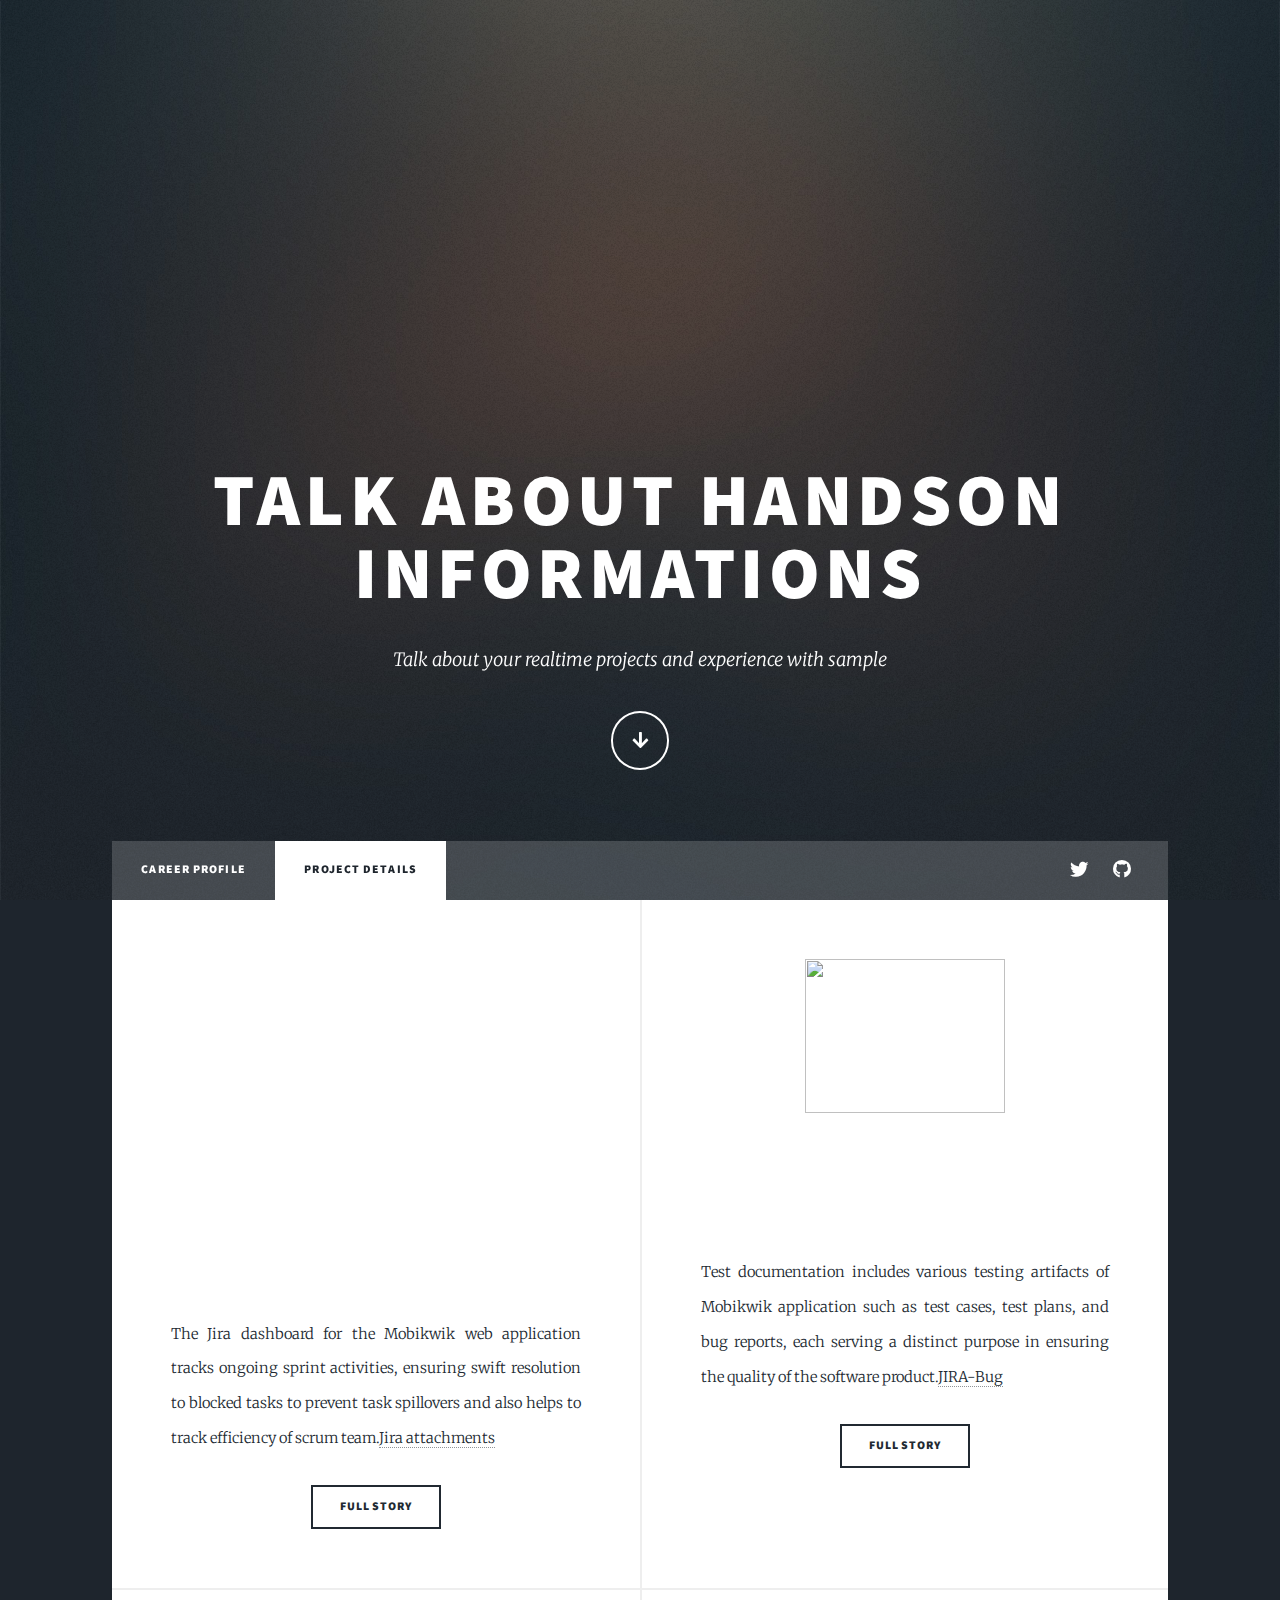
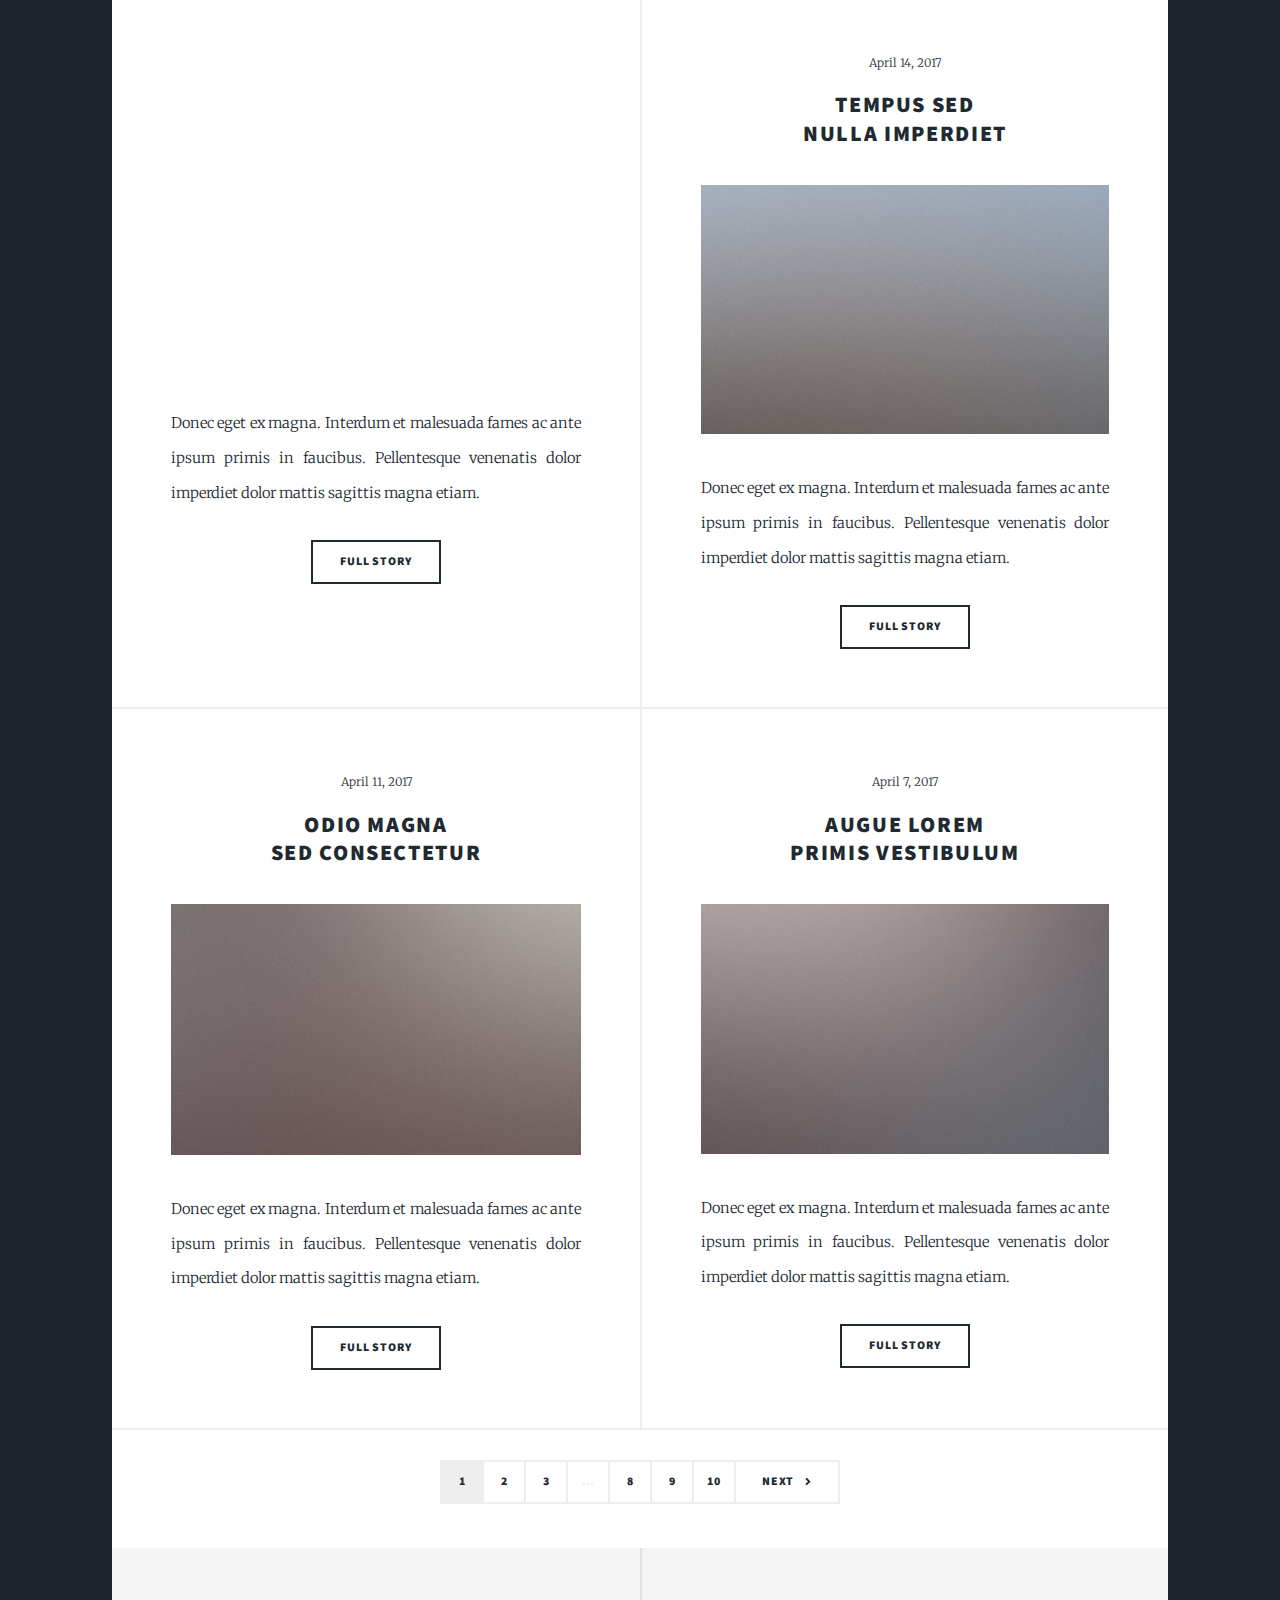
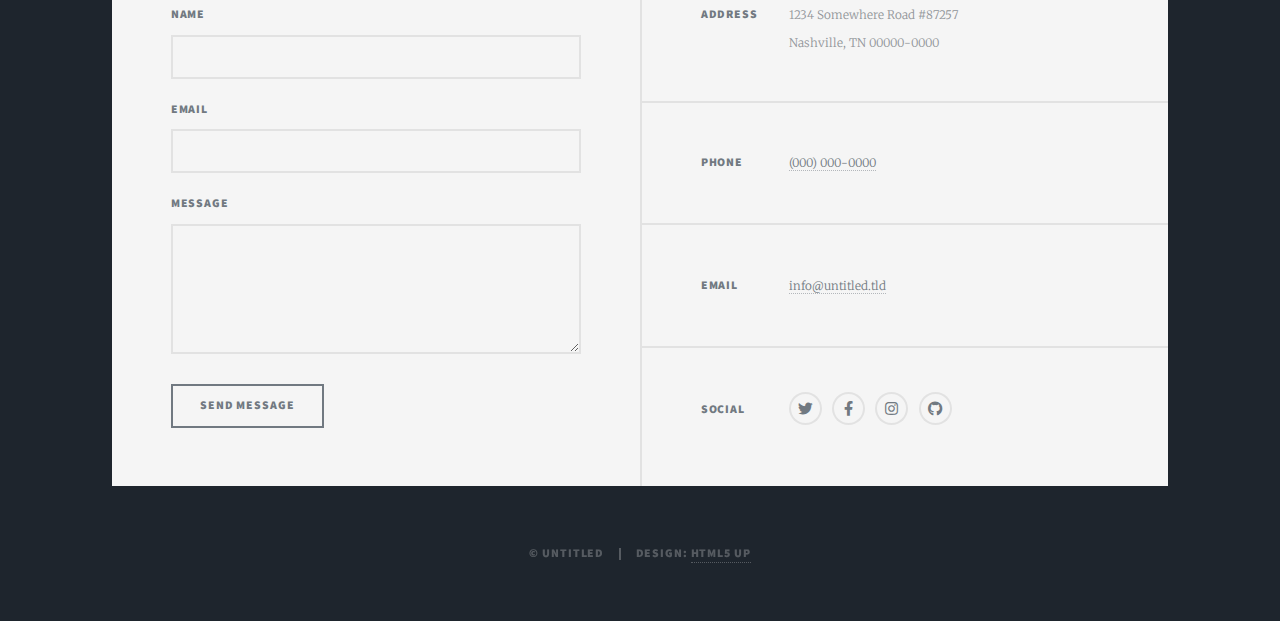
==== commit 542505e0: "test" ====
--- a/index.html
+++ b/index.html
@@ -19,18 +19,9 @@
 
 				<!-- Intro -->
 					<div id="intro">
-						<h1>Ishan Kumar Verma</h1>
-						<h2>QA AUTOMATION ENGINEER</h2>
-						<p>With over 7 years of hands-on experience as Quality analyst in software testing, I'm deeply passionate 
-							about ensuring the flawless functionality and impeccable quality of software solutions.
-							My expertise spans manual testing, automation testing (using Selenium WebDriver, TestNG,
-							and Cucumber), API testing (with tools like Postman and JMeter), database testing, and 
-							performance testing. What drives me is the relentless pursuit of perfection and the 
-							profound impact QA has on enhancing user experiences. From meticulously crafting test
-							cases to orchestrating comprehensive test suites, I thrive on uncovering bugs and optimizing
-							software performance. With each project, I'm fueled by the opportunity to 
-							push the boundaries of quality assurance and deliver solutions that exceed customer expectations.
-						<a href="https://www.linkedin.com/in/ishanverma1806/">@Ishan-TheQualityAnalyst</a>
+						<h1>Talk about handson Informations</h1>
+						
+						<p>Talk about your realtime projects and experience with sample
 						</p>
 						<ul class="actions">
 							<li><a href="#header" class="button icon solid solo fa-arrow-down scrolly">Continue</a></li>
@@ -58,7 +49,7 @@
 					<div id="main">
 
 						<!-- Featured Post -->
-							<article class="post featured">
+							<!-- <article class="post featured">
 								<header class="major">
 									<h2><a href="#">My Experience</a></h2>
 									<p>ISTQB certified Software Test Engineer with 7+ years of experience in QA Automation and Manual Both, enhancing software quality across
@@ -72,41 +63,39 @@
 								<ul class="actions special">
 									<li><a href="#" class="button large">Full Story</a></li>
 								</ul>
-							</article>
+							</article> -->
 
 						<!-- Posts -->
 							<section class="posts">
 								<article>
 									<header>
-										<span class="date">April 24, 2017</span>
-										<h2><a href="#">Sed magna<br />
-										ipsum faucibus</a></h2>
-									</header>
-									<a href="#" class="image fit"><img src="images/pic02.jpg" alt="" /></a>
-									<p>Donec eget ex magna. Interdum et malesuada fames ac ante ipsum primis in faucibus. Pellentesque venenatis dolor imperdiet dolor mattis sagittis magna etiam.</p>
-									<ul class="actions special">
-										<li><a href="#" class="button">Full Story</a></li>
-									</ul>
-								</article>
-								<article>
-									<header>
-										<span class="date">April 22, 2017</span>
-										<h2><a href="#">Primis eget<br />
-										imperdiet lorem</a></h2>
-									</header>
-									<a href="#" class="image fit"><img src="images/pic03.jpg" alt="" /></a>
-									<p>Donec eget ex magna. Interdum et malesuada fames ac ante ipsum primis in faucibus. Pellentesque venenatis dolor imperdiet dolor mattis sagittis magna etiam.</p>
-									<ul class="actions special">
-										<li><a href="#" class="button">Full Story</a></li>
-									</ul>
-								</article>
-								<article>
-									<header>
-										<span class="date">April 18, 2017</span>
-										<h2><a href="#">Ante mattis<br />
-										interdum dolor</a></h2>
-									</header>
-									<a href="#" class="image fit"><img src="images/pic04.jpg" alt="" /></a>
+										<iframe width="420" height="345" src="https://www.youtube.com/embed/fMAwH2ODWQ0">
+										</iframe>										
+									</header>
+									<p>The Jira dashboard for the Mobikwik web application tracks ongoing sprint activities, 
+										ensuring swift resolution to blocked tasks to prevent task spillovers and also helps 
+										to track efficiency of scrum team.<a href="https://drive.google.com/drive/u/4/folders/1Xy7h3FQwgliWglGIwDBwwNN4WDGr2BFx">Jira attachments</a></p>
+									
+									<ul class="actions special">
+										<li><a href="https://ishanverma7123.atlassian.net/jira/dashboards/10001" class="button">Full Story</a></li>
+									</ul>
+								</article>
+								<article>
+									<img src="C:\Portfolio\Port Website\images\Test Documentations.jpg" width="70%" height="52%">
+									<p>
+										Test documentation includes various testing artifacts of Mobikwik 
+										application such as test cases, test plans, and bug reports, each serving a distinct purpose in
+										ensuring the quality of the software product.<a href="https://drive.google.com/file/d/1wgp8cR53-rvRjRzG7fNYPfmQw6O42tnD/view?usp=sharing">JIRA-Bug</a>
+									</p>
+									<ul class="actions special">
+										<li><a href="https://drive.google.com/drive/folders/1wVajXelvNf66LjkFp7ZrpCsXMK5Dt0vk?usp=sharing" class="button">Full Story</a></li>
+									</ul>
+								</article>
+								<article>
+									<header>
+										<iframe width="420" height="345" src="https://www.youtube.com/embed/3bIzq_sJIKo">
+										</iframe>	
+									</header>
 									<p>Donec eget ex magna. Interdum et malesuada fames ac ante ipsum primis in faucibus. Pellentesque venenatis dolor imperdiet dolor mattis sagittis magna etiam.</p>
 									<ul class="actions special">
 										<li><a href="#" class="button">Full Story</a></li>
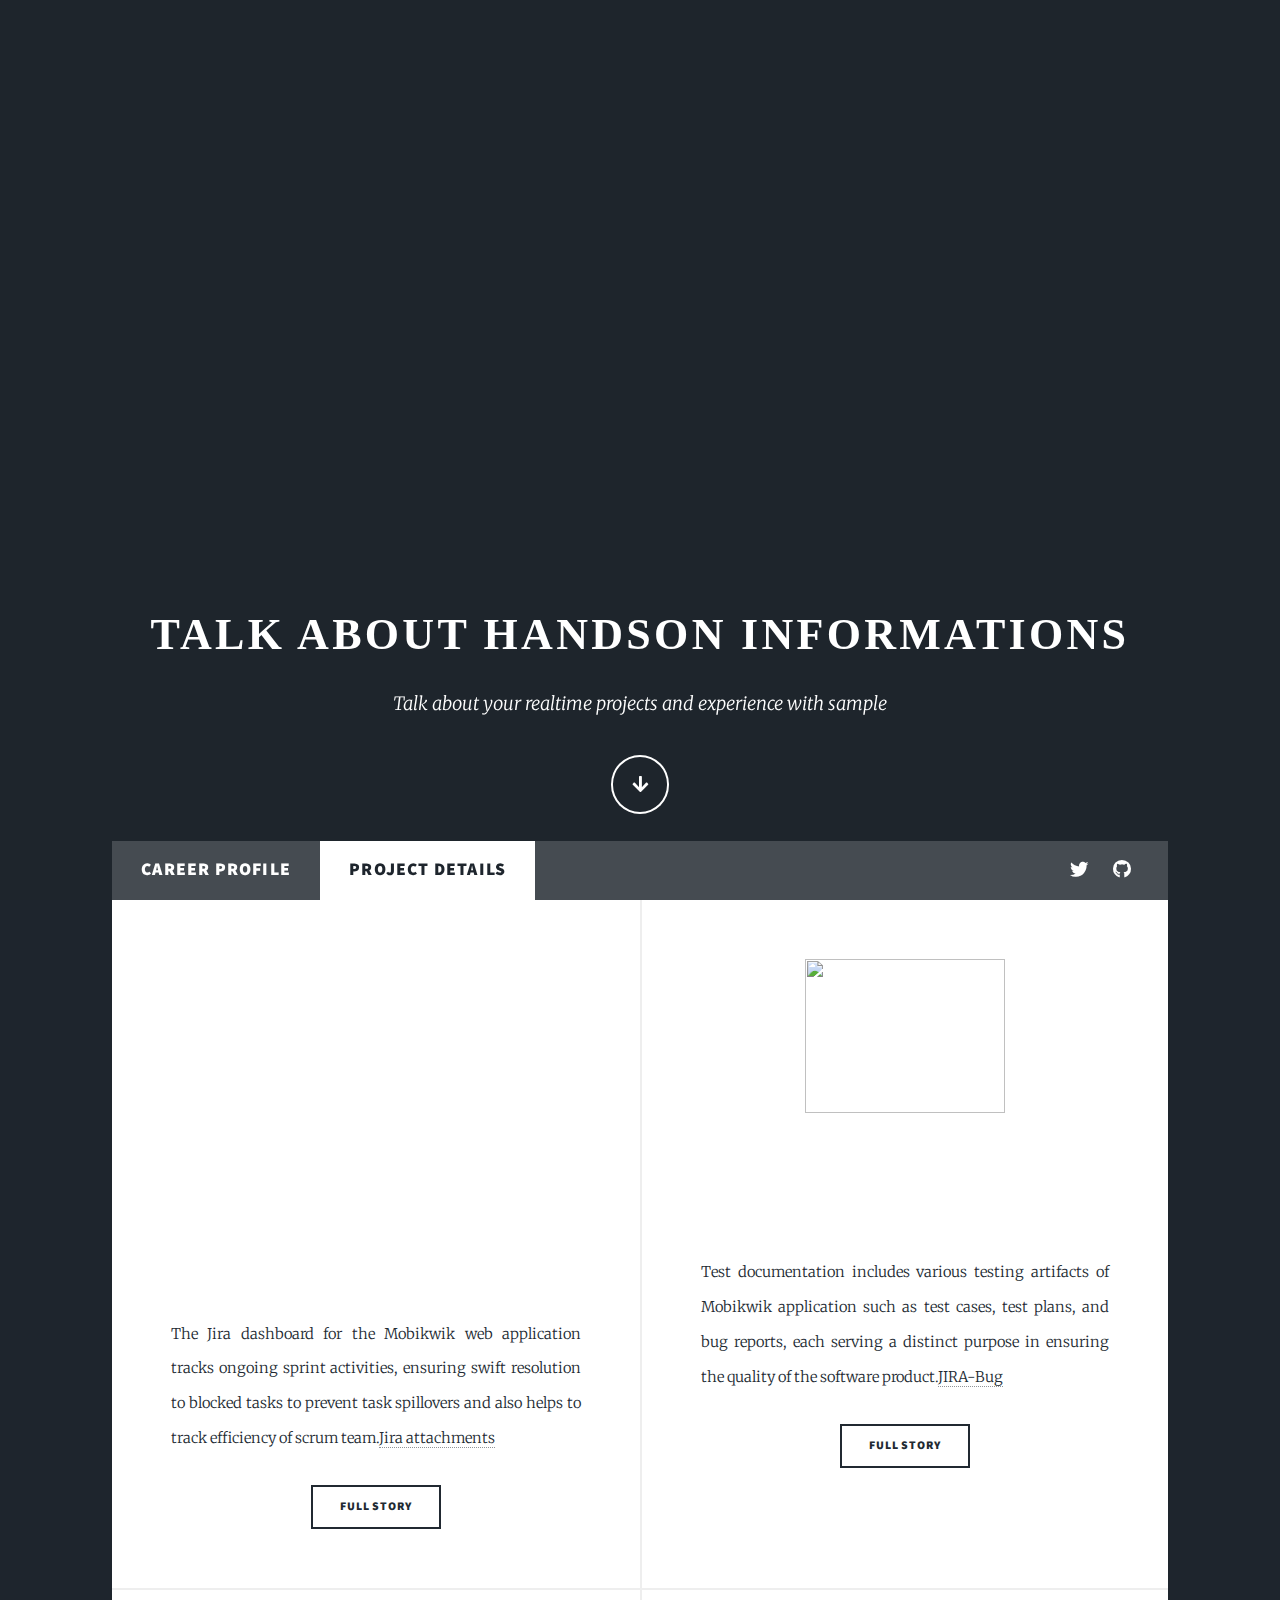
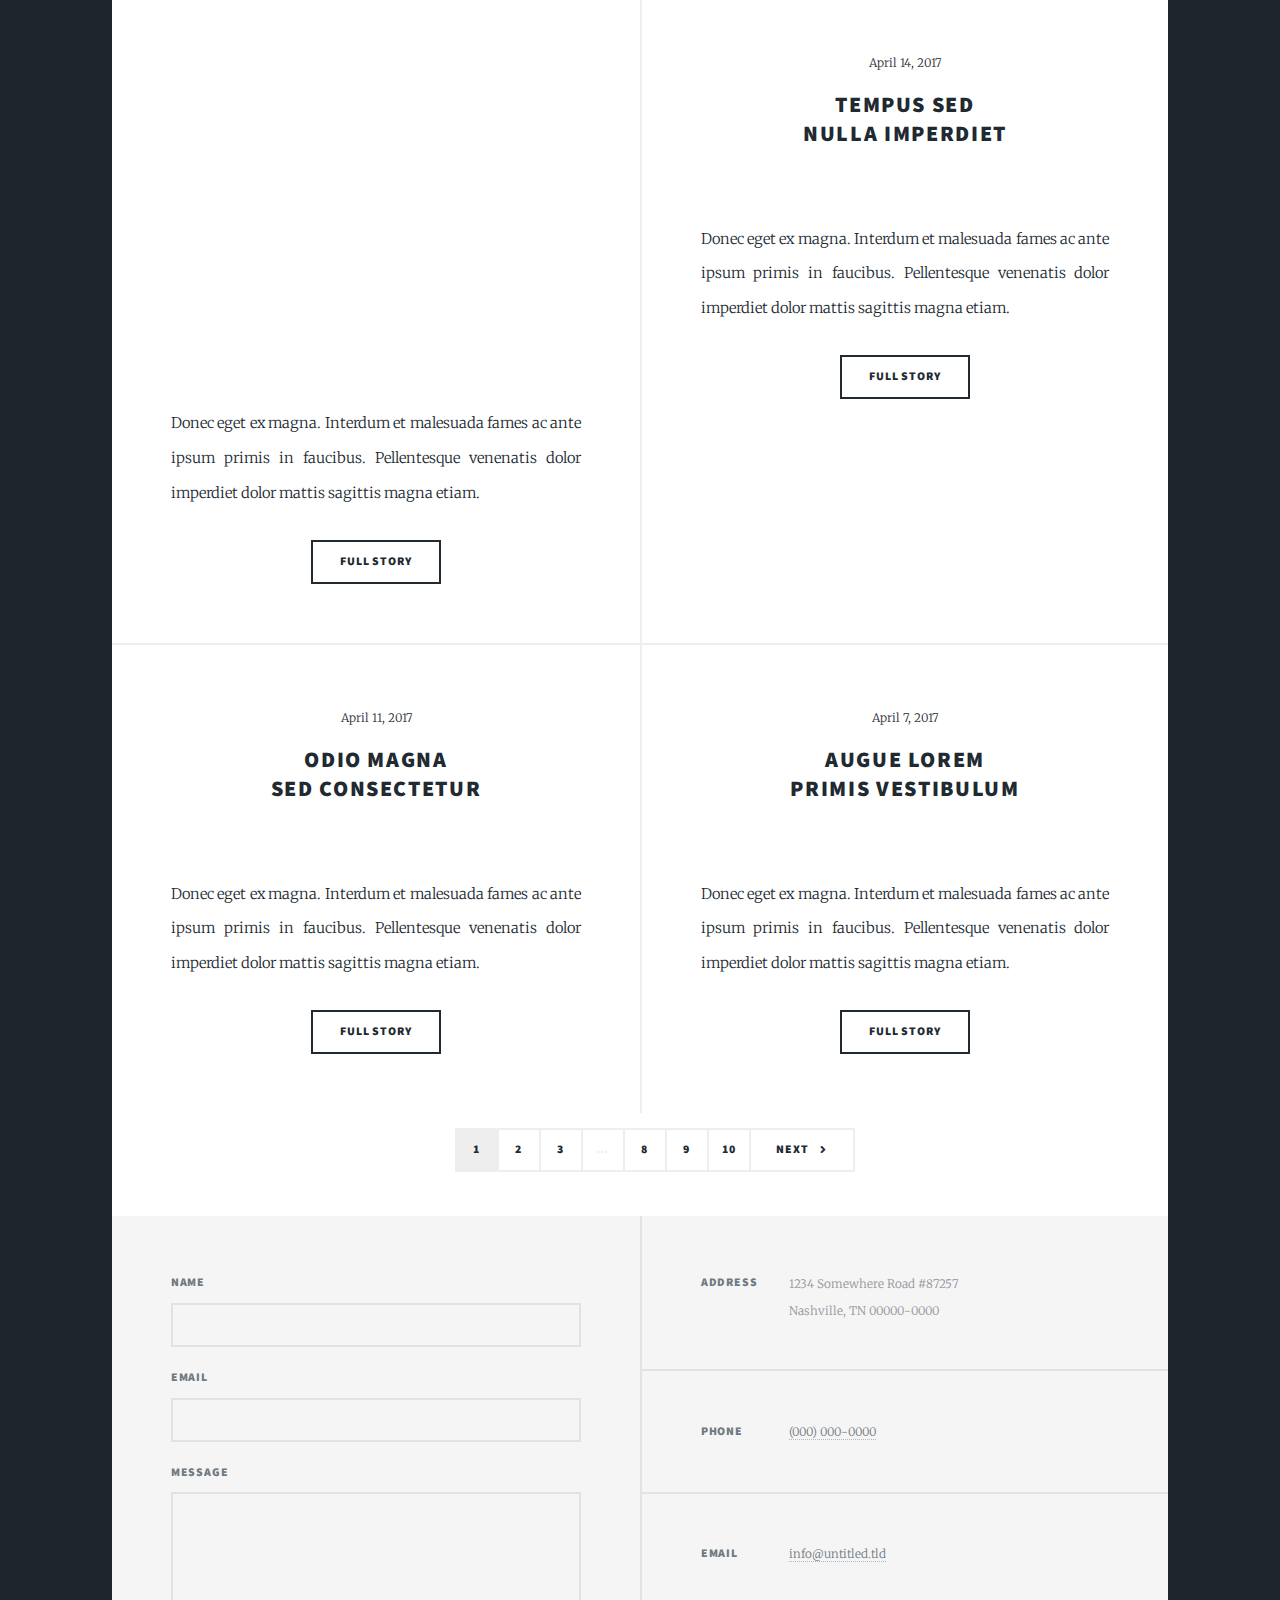
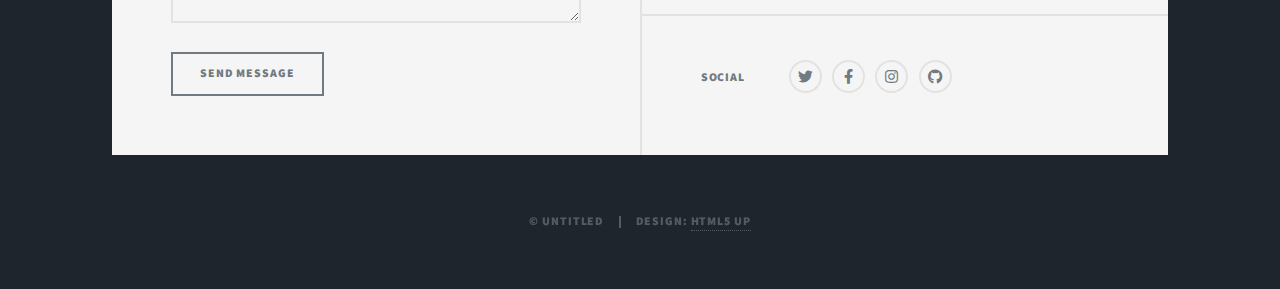
==== commit d206f631: "Portfolio deployment to QA" ====
--- a/index.html
+++ b/index.html
@@ -64,7 +64,7 @@
 									<li><a href="#" class="button large">Full Story</a></li>
 								</ul>
 							</article> -->
-
+<!-- zeal -->
 						<!-- Posts -->
 							<section class="posts">
 								<article>
--- a/assets/css/main.css
+++ b/assets/css/main.css
@@ -71,7 +71,13 @@
 	-ms-appearance: none;
 	appearance: none;
 }
-
+.headerts{
+	/*margin-left: -1% !important;*/
+	background-color: #8f7d4f63;
+	font-size: 124%;
+	text-transform: uppercase;
+    width: 100%;
+}
 /* Basic */
 
 	@-ms-viewport {
@@ -2848,7 +2854,7 @@
 
 	ul {
 		list-style: disc;
-		margin: 0 0 2rem 0;
+		margin: 0 0 -1rem 0;
 		padding-left: 1rem;
 	}
 
@@ -3024,22 +3030,22 @@
 		}
 
 		table td {
-			padding: 0rem 8rem;
-			width: 12%;
-			font-size: 70%;
+			padding: 0rem 11rem;
+			width: 14%;
+			font-size: 95%;
 			text-align: left;
-			
+			white-space: nowrap;
 		}
 
 		table th {
 			font-family: "Source Sans Pro", Helvetica, sans-serif;
-			font-size: 0.8rem;
 			font-weight: 900;
 			letter-spacing: 0.075em;
 			line-height: 1.5;
-			padding: 0 0.75rem 0.75rem 0.75rem;
+			padding: 12px 0.75rem 0.75rem 0.75rem;
 			text-align: left;
 			text-transform: uppercase;
+			white-space: nowrap;
 		}
 
 			@media screen and (max-width: 980px) {
@@ -3108,7 +3114,7 @@
 		border-color: #eeeeee;
 	}
 	.mainGrp{
-		width: 15;
+		padding:0rem 0rem 0rem 1rem;
 	}
 /* Pagination */
 
@@ -3397,8 +3403,9 @@
 				}
 
 		#intro h1 {
-			font-size: 5rem;
+			font-size: 3rem;
 			line-height: 1;
+			font-family: Georgia, 'Times New Roman', Times, serif;
 		}
 
 		#intro p {
@@ -3583,7 +3590,7 @@
 			letter-spacing: 0.075em;
 			line-height: 1;
 			padding: 1rem 1.75rem;
-			text-transform: uppercase;
+			/* text-transform: uppercase; */
 			visibility: visible;
 		}
 
@@ -3722,7 +3729,7 @@
 					-ms-transition: background-color 0.2s ease-in-out, color 0.2s ease-in-out;
 					transition: background-color 0.2s ease-in-out, color 0.2s ease-in-out;
 					display: block;
-					font-size: 0.8rem;
+					font-size: 1.2rem;
 					outline: none;
 					padding: 0 2rem;
 				}
@@ -3776,8 +3783,8 @@
 	}
 
 		#main > * {
-			padding: 2rem 2rem 1rem 2rem ;
-			border-top: solid 2px #eeeeee;
+			padding: 1rem 0rem 1rem 2rem;
+			/*border-top: solid 2px #eeeeee;*/
 			margin: 0;
 		}
 
@@ -4697,4 +4704,34 @@
 			visibility: visible;
 		}
 
+	}
+	.tableHeader_cert{
+		/*margin-left: -1% !important;*/
+		background-color: #8f7d4f63;
+		font-size: 115%;
+		text-transform: uppercase;
+		padding:11px 2.75rem 0.75rem 2.75rem !important;
+		width: 100%;
+	}
+	
+	.tabledata_cert{
+		/*margin-left: -1% !important;*/
+		/*background-color: #8f7d4f63;*/
+		font-size: 100%;
+		
+		padding:7px 0.75rem 0.75rem 2.75rem !important ;
+		width: 100%;
+	}
+
+	div.experience > div:nth-of-type(odd) {
+		background: #f1eaea;
+		padding:1.5rem 1.5rem 0rem !important;
+	}
+	.tableHeader_Education{
+		margin-left: -1% !important;
+		background-color: #8f7d4f63;
+		font-size: 125%;
+		text-transform: uppercase;
+		padding:15px 0.75rem 1rem 0rem !important;
+		width: 100%;
 	}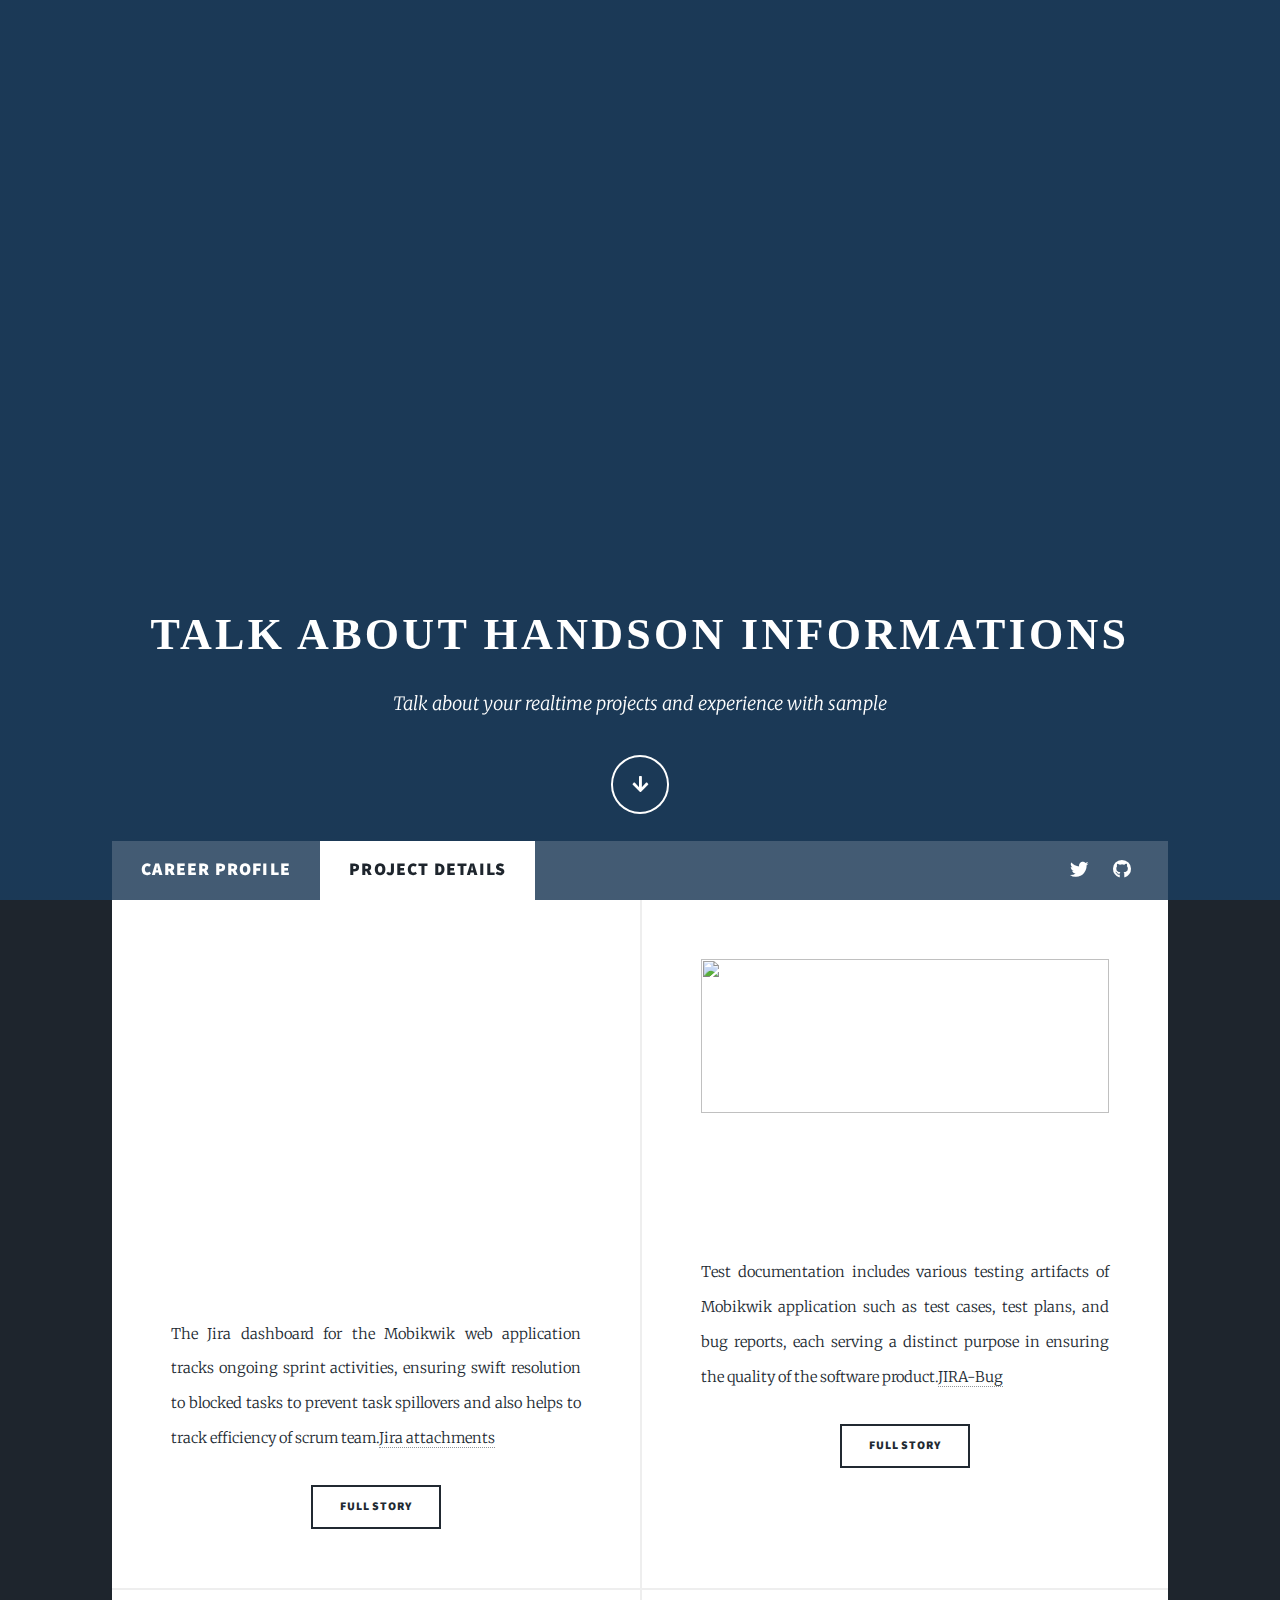
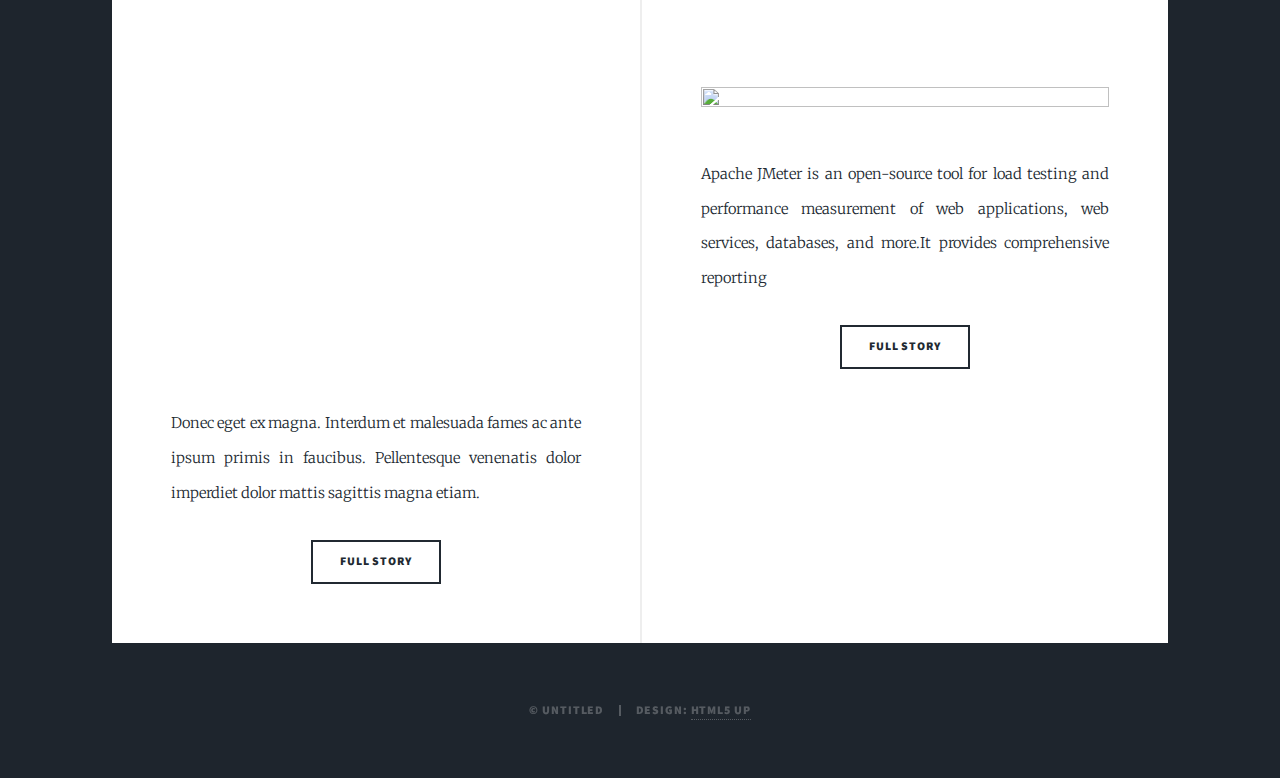
==== commit 5477f568: "Final commit" ====
--- a/index.html
+++ b/index.html
@@ -81,7 +81,7 @@
 									</ul>
 								</article>
 								<article>
-									<img src="C:\Portfolio\Port Website\images\Test Documentations.jpg" width="70%" height="52%">
+									<img src="C:\Portfolio\Port Website\images\Test Documentations.jpg" width="100%" height="52%">
 									<p>
 										Test documentation includes various testing artifacts of Mobikwik 
 										application such as test cases, test plans, and bug reports, each serving a distinct purpose in
@@ -98,10 +98,10 @@
 									</header>
 									<p>Donec eget ex magna. Interdum et malesuada fames ac ante ipsum primis in faucibus. Pellentesque venenatis dolor imperdiet dolor mattis sagittis magna etiam.</p>
 									<ul class="actions special">
-										<li><a href="#" class="button">Full Story</a></li>
-									</ul>
-								</article>
-								<article>
+										<li><a href="https://github.com/Ishaanv0401/HerohuApp.git" class="button">Full Story</a></li>
+									</ul>
+								</article>
+								<!-- <article>
 									<header>
 										<span class="date">April 14, 2017</span>
 										<h2><a href="#">Tempus sed<br />
@@ -112,8 +112,8 @@
 									<ul class="actions special">
 										<li><a href="#" class="button">Full Story</a></li>
 									</ul>
-								</article>
-								<article>
+								</article> -->
+								<!-- <article>
 									<header>
 										<span class="date">April 11, 2017</span>
 										<h2><a href="#">Odio magna<br />
@@ -124,26 +124,25 @@
 									<ul class="actions special">
 										<li><a href="#" class="button">Full Story</a></li>
 									</ul>
-								</article>
-								<article>
-									<header>
-										<span class="date">April 7, 2017</span>
-										<h2><a href="#">Augue lorem<br />
-										primis vestibulum</a></h2>
-									</header>
-									<a href="#" class="image fit"><img src="images/pic07.jpg" alt="" /></a>
-									<p>Donec eget ex magna. Interdum et malesuada fames ac ante ipsum primis in faucibus. Pellentesque venenatis dolor imperdiet dolor mattis sagittis magna etiam.</p>
-									<ul class="actions special">
-										<li><a href="#" class="button">Full Story</a></li>
+								</article> -->
+								<article>
+									<header>
+									
+									</header>
+									<a class="image fit"><img src="C:\Portfolio\Port Website\images\Jmeter.jpeg" width="100%" height="40%"></a>
+									<p>Apache JMeter is an open-source tool for load testing and performance measurement of web applications, web
+									services, databases, and more.It provides comprehensive reporting</p>
+									<ul class="actions special">
+										<li><a href="https://github.com/Ishaanv0401/Jmeter_scripts" class="button">Full Story</a></li>
 									</ul>
 								</article>
 							</section>
 
 						<!-- Footer -->
-							<footer>
-								<div class="pagination">
+							<!-- <footer>
+								<div class="pagination"> -->
 									<!--<a href="#" class="previous">Prev</a>-->
-									<a href="#" class="page active">1</a>
+									<!-- <a href="#" class="page active">1</a>
 									<a href="#" class="page">2</a>
 									<a href="#" class="page">3</a>
 									<span class="extra">&hellip;</span>
@@ -152,12 +151,12 @@
 									<a href="#" class="page">10</a>
 									<a href="#" class="next">Next</a>
 								</div>
-							</footer>
+							</footer> -->
 
 					</div>
 
 				<!-- Footer -->
-					<footer id="footer">
+					<!-- <footer id="footer">
 						<section>
 							<form method="post" action="#">
 								<div class="fields">
@@ -203,7 +202,7 @@
 								</ul>
 							</section>
 						</section>
-					</footer>
+					</footer> -->
 
 				<!-- Copyright -->
 					<div id="copyright">
--- a/assets/css/main.css
+++ b/assets/css/main.css
@@ -73,7 +73,7 @@
 }
 .headerts{
 	/*margin-left: -1% !important;*/
-	background-color: #8f7d4f63;
+	background-color: #64565663;
 	font-size: 124%;
 	text-transform: uppercase;
     width: 100%;
@@ -3250,7 +3250,7 @@
 			left: 0;
 			width: 100%;
 			height: 100%;
-			background-color: #212931;
+			background-color: #1e3f60;
 			background-image: url("../../images/overlay.png"), linear-gradient(0deg, rgba(0, 0, 0, 0.1), rgba(0, 0, 0, 0.1)), url("../../images/bg.jpg");
 			background-size: auto,								auto,														100% auto;
 			background-position: center,								center,														top center;
@@ -3783,7 +3783,7 @@
 	}
 
 		#main > * {
-			padding: 1rem 0rem 1rem 2rem;
+			padding: 1rem 2rem 1rem 2rem;
 			/*border-top: solid 2px #eeeeee;*/
 			margin: 0;
 		}
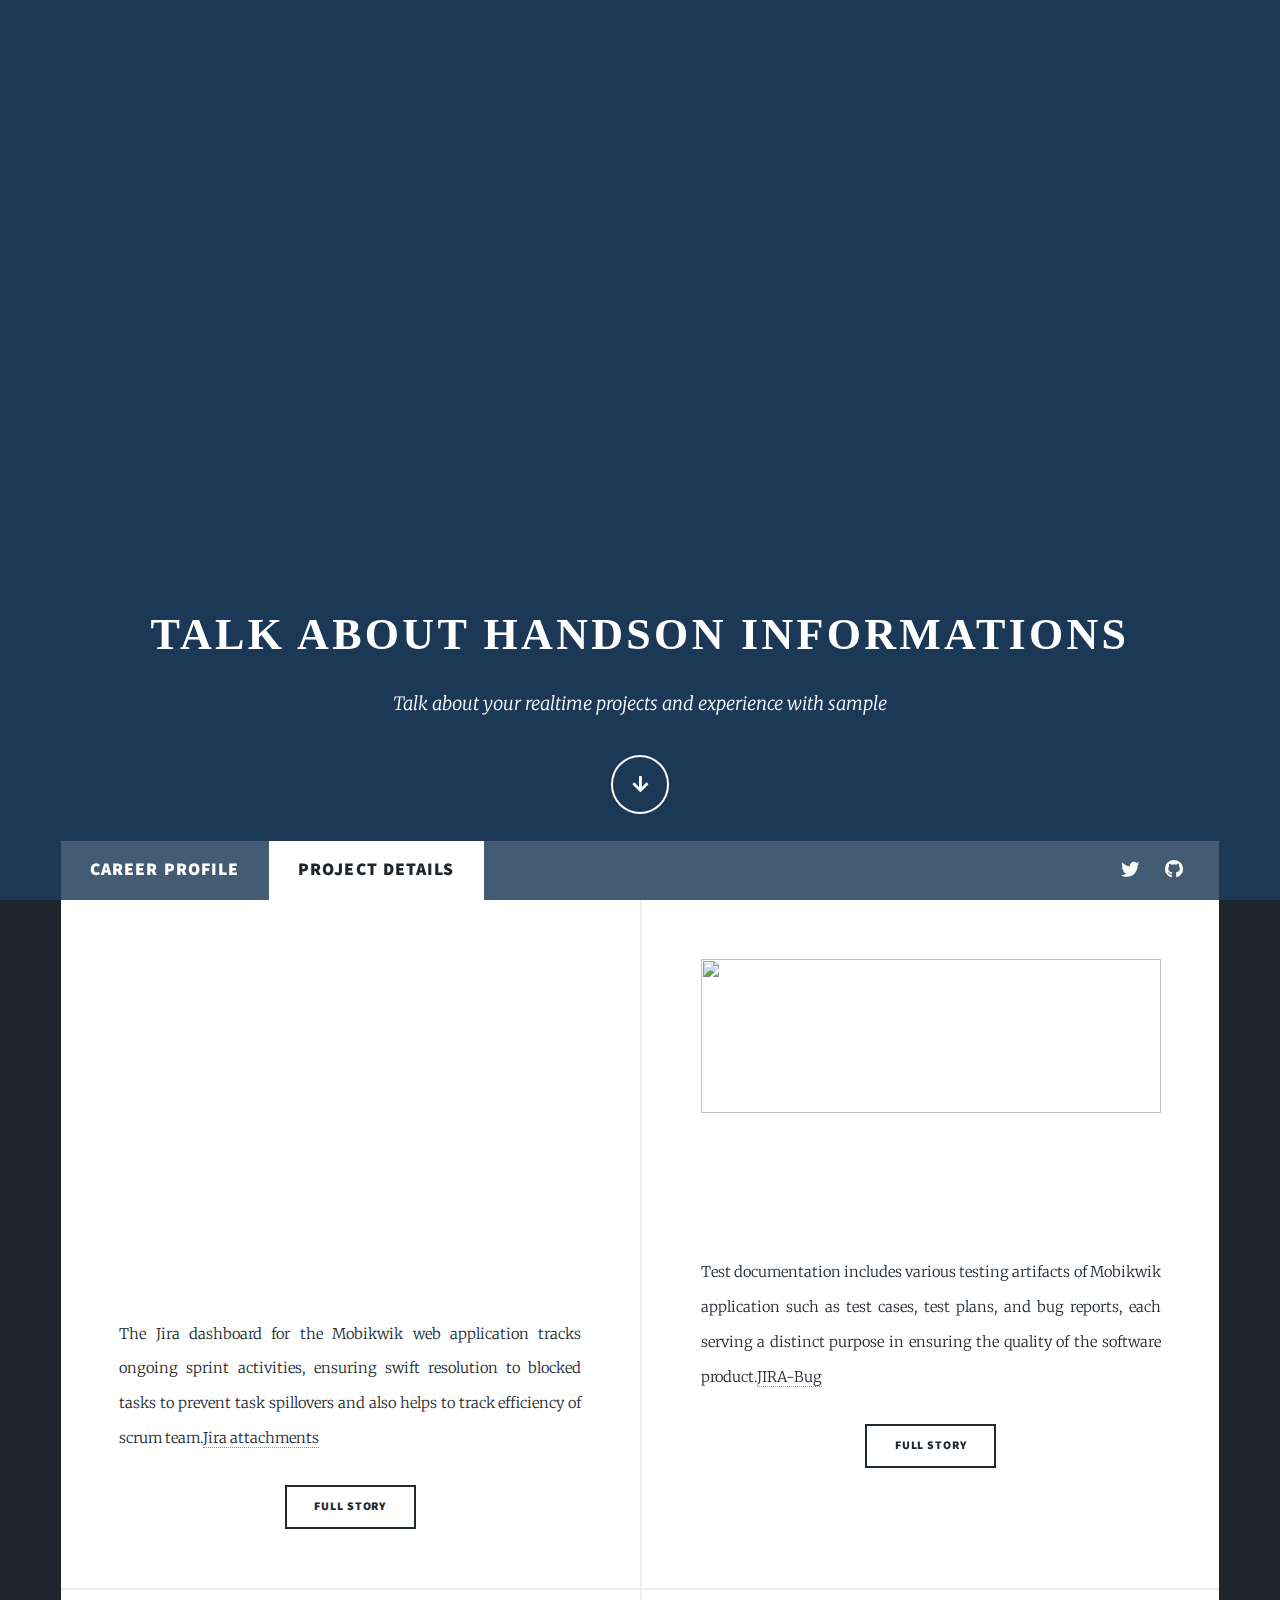
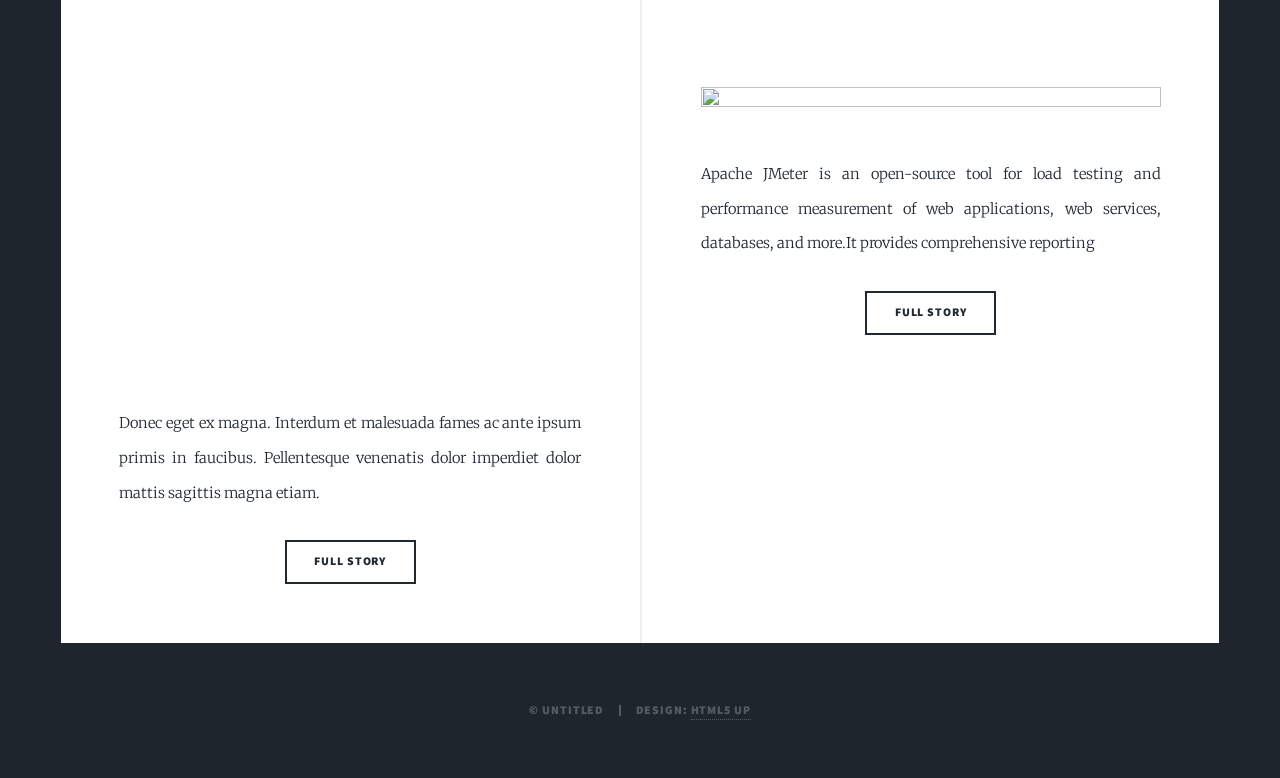
==== commit 8aaffabb: "Update index.html" ====
--- a/index.html
+++ b/index.html
@@ -181,7 +181,7 @@
 						<section class="split contact">
 							<section class="alt">
 								<h3>Address</h3>
-								<p>1234 Somewhere Road #87257<br />
+								<p>1202, 55 Strathaven Drive<br />
 								Nashville, TN 00000-0000</p>
 							</section>
 							<section>
@@ -221,4 +221,4 @@
 			<script src="assets/js/main.js"></script>
 
 	</body>
-</html>+</html>
--- a/assets/css/main.css
+++ b/assets/css/main.css
@@ -3641,7 +3641,7 @@
 		padding: 0 2rem 0 0;
 		position: relative;
 		width: calc(100% - 4rem);
-		max-width: 72rem;
+		max-width: 79rem;
 		z-index: 2;
 	}
 
@@ -3778,7 +3778,7 @@
 		position: relative;
 		margin: 0 auto;
 		width: calc(100% - 4rem);
-		 max-width: 72rem; /*1827px */
+		 max-width: 79rem; /*1827px */
 		z-index: 2;
 	}
 
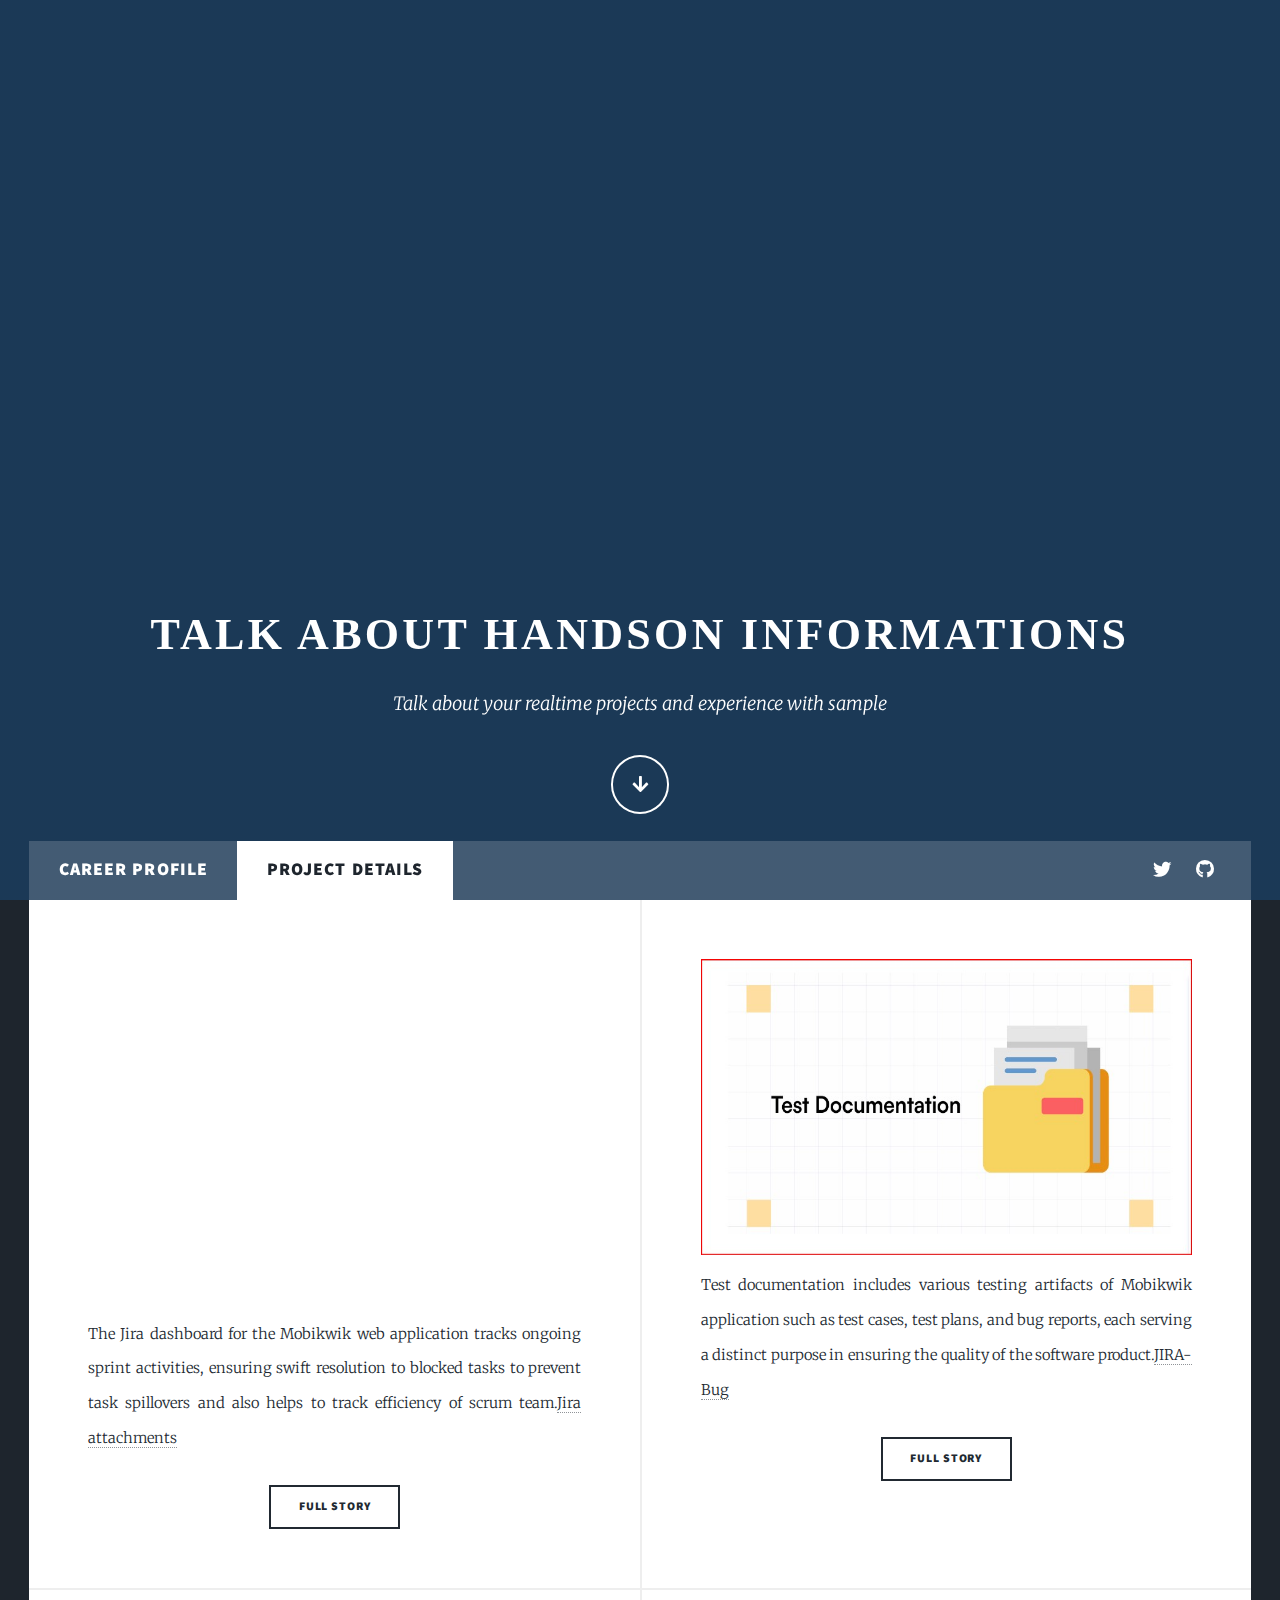
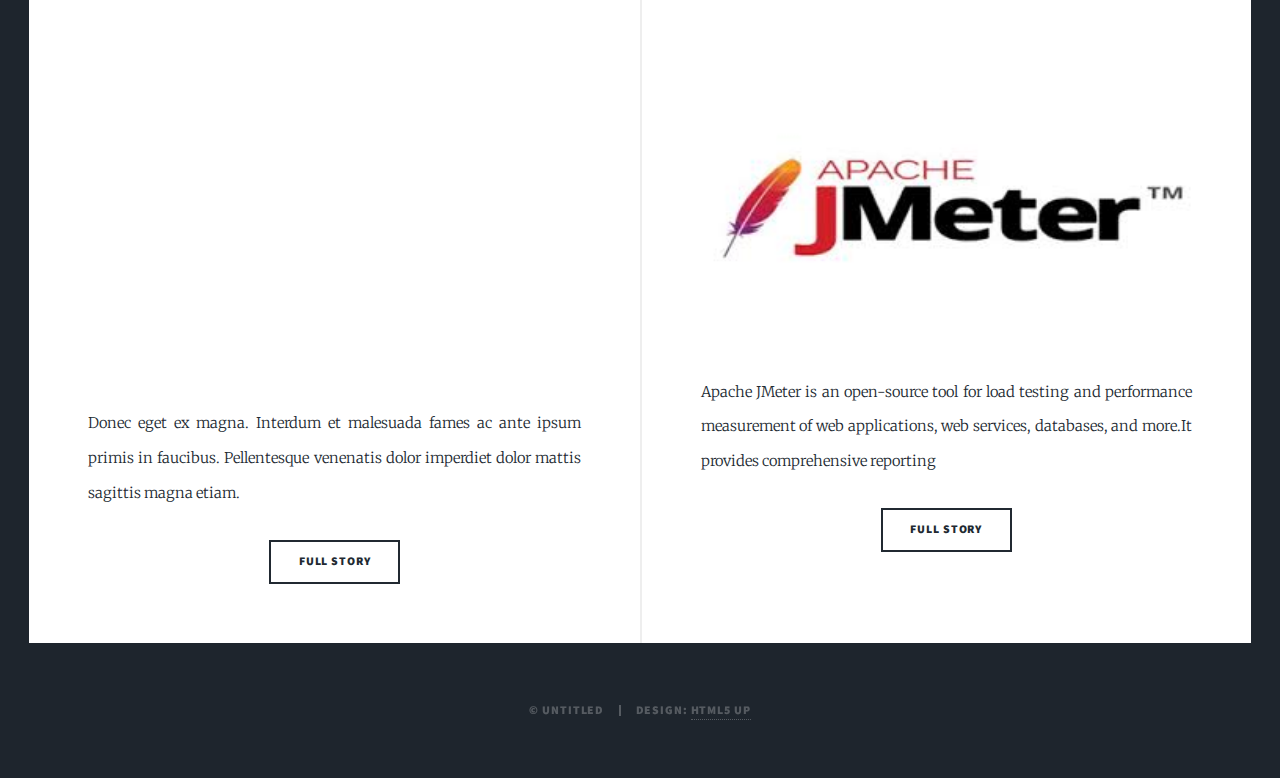
==== commit 32712ba5: "Images_PathChange" ====
--- a/index.html
+++ b/index.html
@@ -81,7 +81,7 @@
 									</ul>
 								</article>
 								<article>
-									<img src="C:\Portfolio\Port Website\images\Test Documentations.jpg" width="100%" height="52%">
+									<img src="/images/Test_Documentations.jpg" width="100%" height="52%">
 									<p>
 										Test documentation includes various testing artifacts of Mobikwik 
 										application such as test cases, test plans, and bug reports, each serving a distinct purpose in
@@ -129,7 +129,7 @@
 									<header>
 									
 									</header>
-									<a class="image fit"><img src="C:\Portfolio\Port Website\images\Jmeter.jpeg" width="100%" height="40%"></a>
+									<a class="image fit"><img src="/images/Jmeter.jpeg" width="100%" height="40%"></a>
 									<p>Apache JMeter is an open-source tool for load testing and performance measurement of web applications, web
 									services, databases, and more.It provides comprehensive reporting</p>
 									<ul class="actions special">
--- a/assets/css/main.css
+++ b/assets/css/main.css
@@ -3641,7 +3641,7 @@
 		padding: 0 2rem 0 0;
 		position: relative;
 		width: calc(100% - 4rem);
-		max-width: 79rem;
+		max-width: 84rem;
 		z-index: 2;
 	}
 
@@ -3778,7 +3778,7 @@
 		position: relative;
 		margin: 0 auto;
 		width: calc(100% - 4rem);
-		 max-width: 79rem; /*1827px */
+		 max-width: 84rem; /*1827px */
 		z-index: 2;
 	}
 
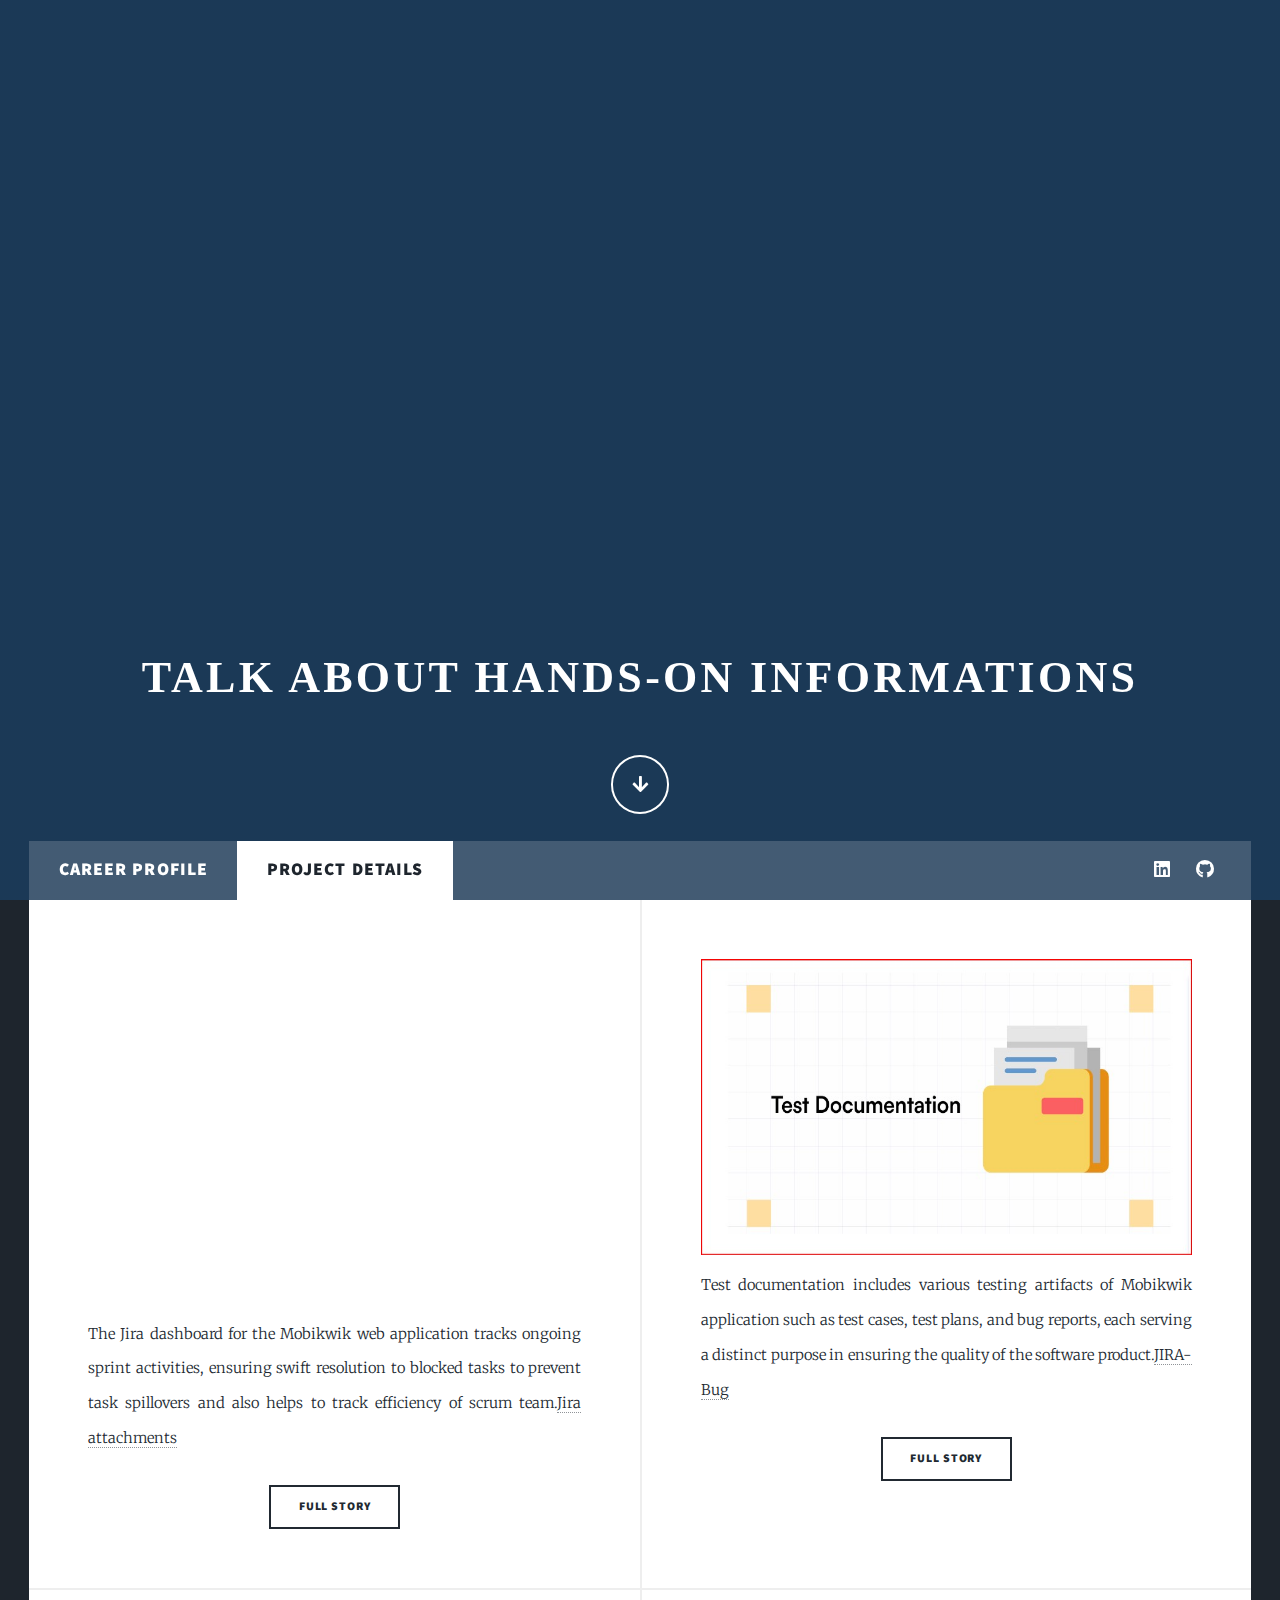
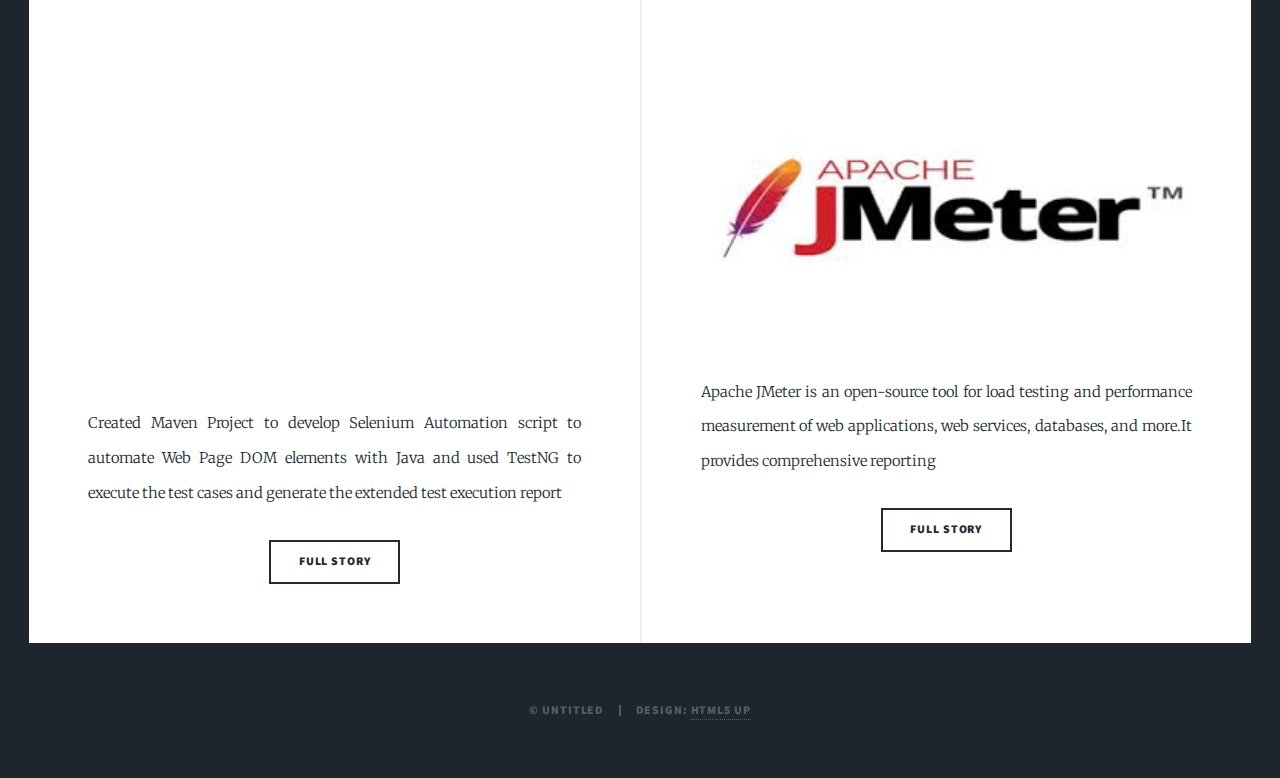
==== commit 1e38a030: "Final_UI Changes" ====
--- a/index.html
+++ b/index.html
@@ -19,9 +19,7 @@
 
 				<!-- Intro -->
 					<div id="intro">
-						<h1>Talk about handson Informations</h1>
-						
-						<p>Talk about your realtime projects and experience with sample
+						<h1>Talk about hands-on Informations</h1>
 						</p>
 						<ul class="actions">
 							<li><a href="#header" class="button icon solid solo fa-arrow-down scrolly">Continue</a></li>
@@ -40,8 +38,8 @@
 							<li class="active"><a href="index.html">Project Details</a></li>
 						</ul>
 						<ul class="icons">
-							<li><a href="#" class="icon brands fa-twitter"><span class="label">Twitter</span></a></li>
-							<li><a href="#" class="icon brands fa-github"><span class="label">GitHub</span></a></li>
+							<li><a href="https://www.linkedin.com/in/ishan-verma-52595089/" class="icon brands fa-linkedin"><span class="label">LinkedIn</span></a></li>
+							<li><a href="https://github.com/Ishaanv0401/HerohuApp" class="icon brands fa-github"><span class="label">GitHub</span></a></li>
 						</ul>
 					</nav>
 
@@ -96,7 +94,8 @@
 										<iframe width="420" height="345" src="https://www.youtube.com/embed/3bIzq_sJIKo">
 										</iframe>	
 									</header>
-									<p>Donec eget ex magna. Interdum et malesuada fames ac ante ipsum primis in faucibus. Pellentesque venenatis dolor imperdiet dolor mattis sagittis magna etiam.</p>
+									<p>Created Maven Project to develop Selenium Automation script to automate Web Page 
+									DOM elements with Java and used TestNG to execute the test cases and generate the extended test execution report</p>
 									<ul class="actions special">
 										<li><a href="https://github.com/Ishaanv0401/HerohuApp.git" class="button">Full Story</a></li>
 									</ul>
